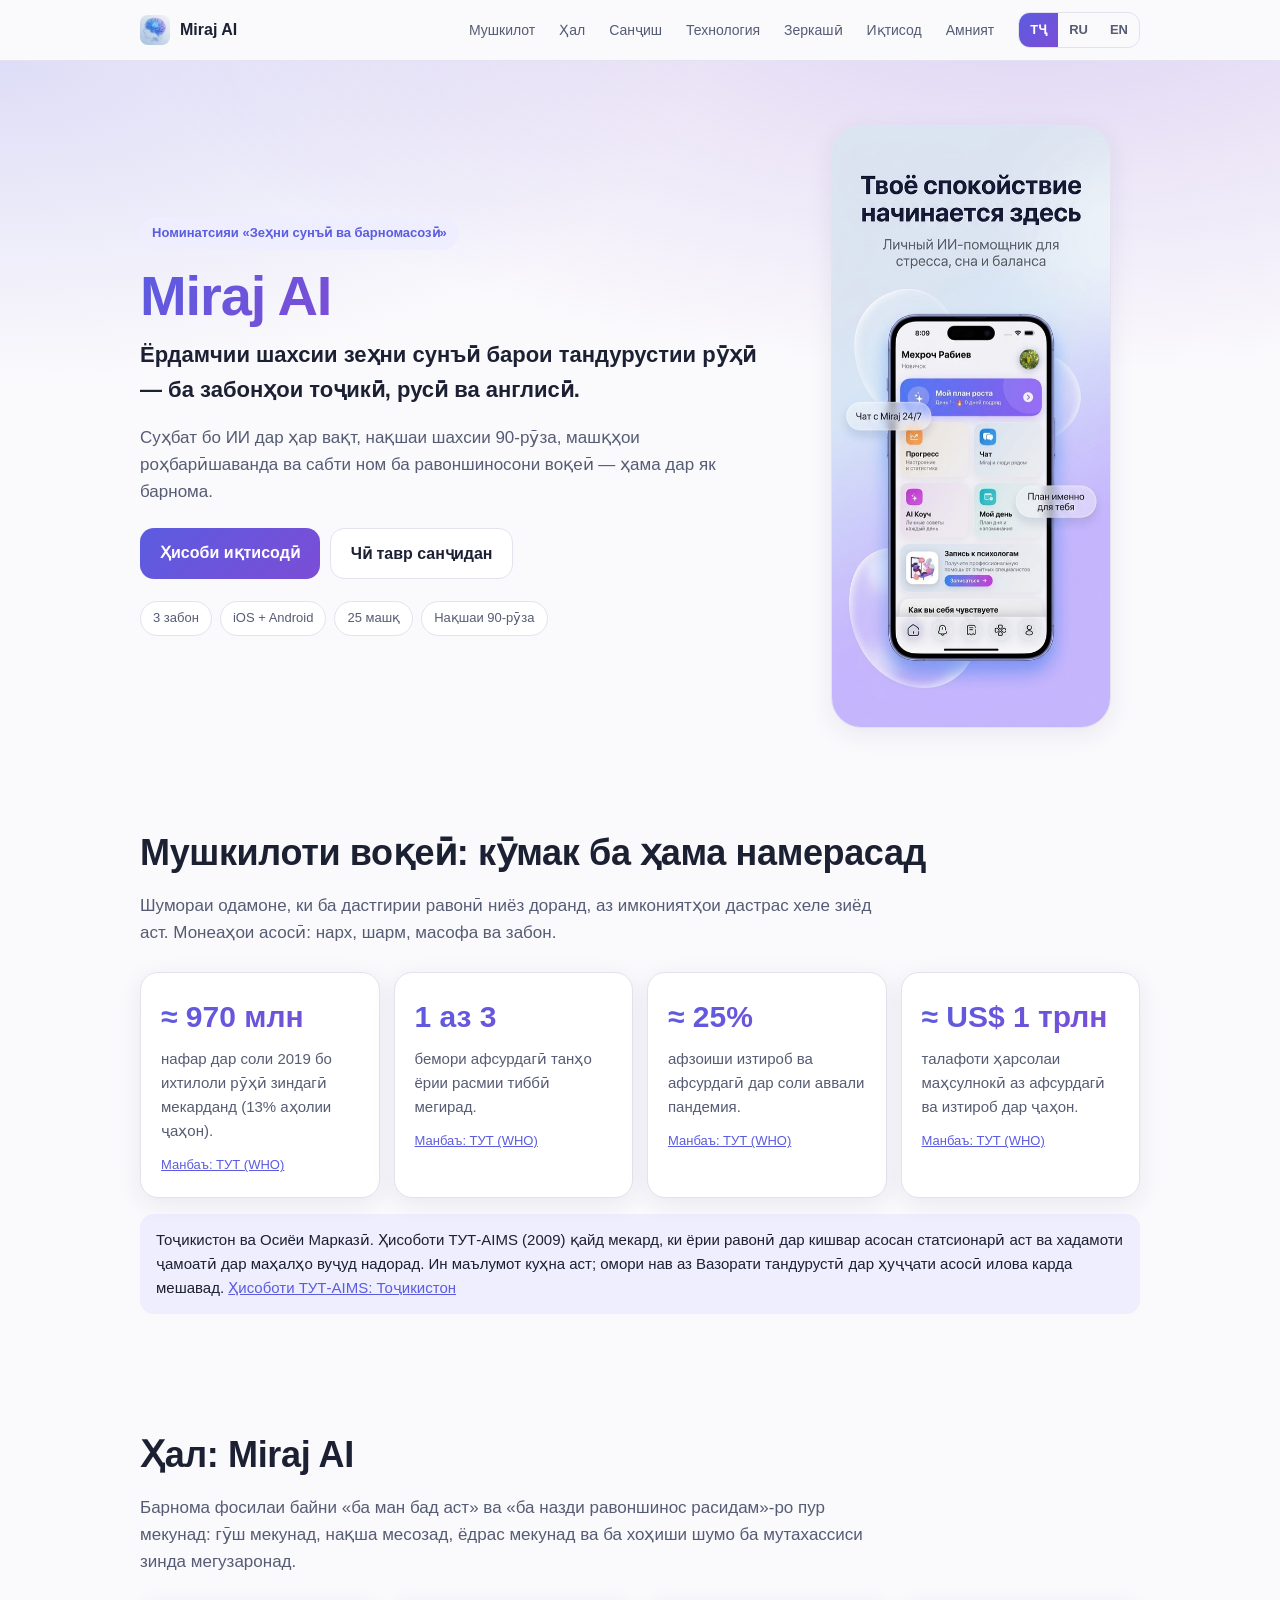
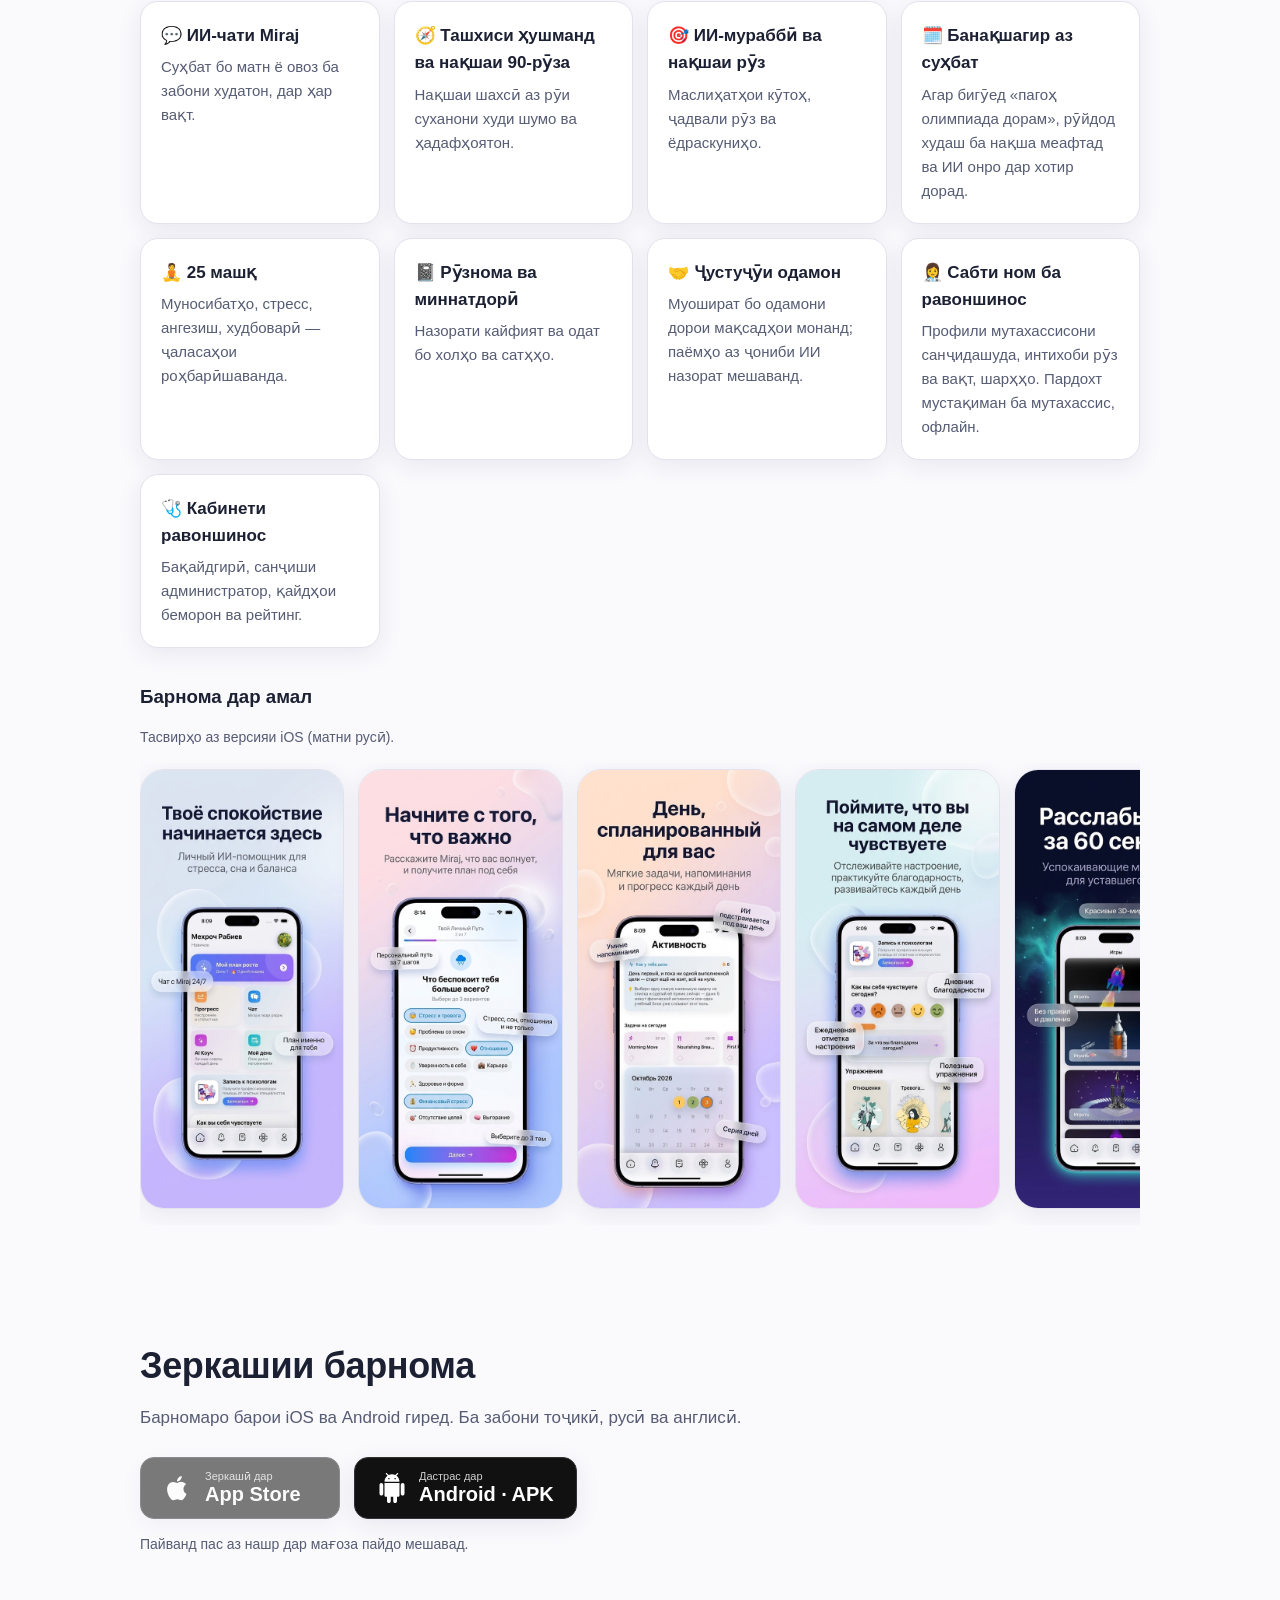
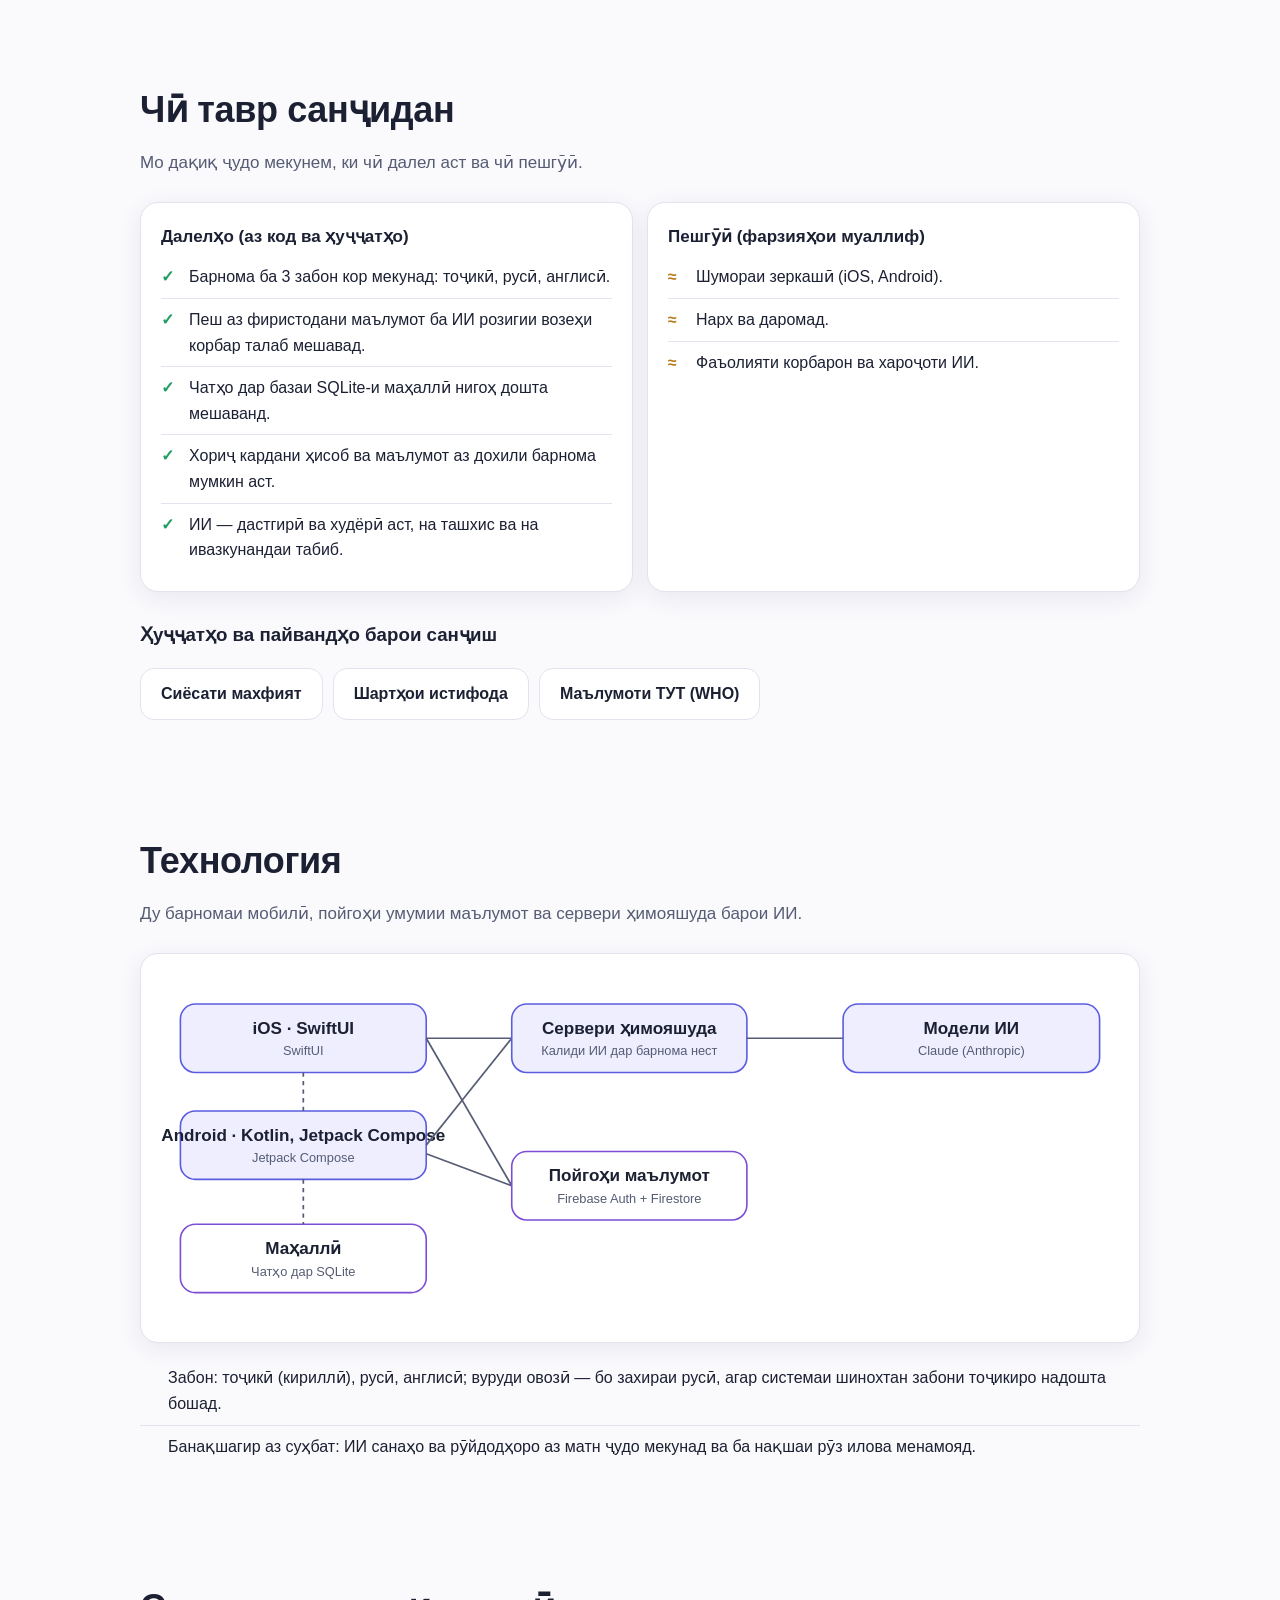
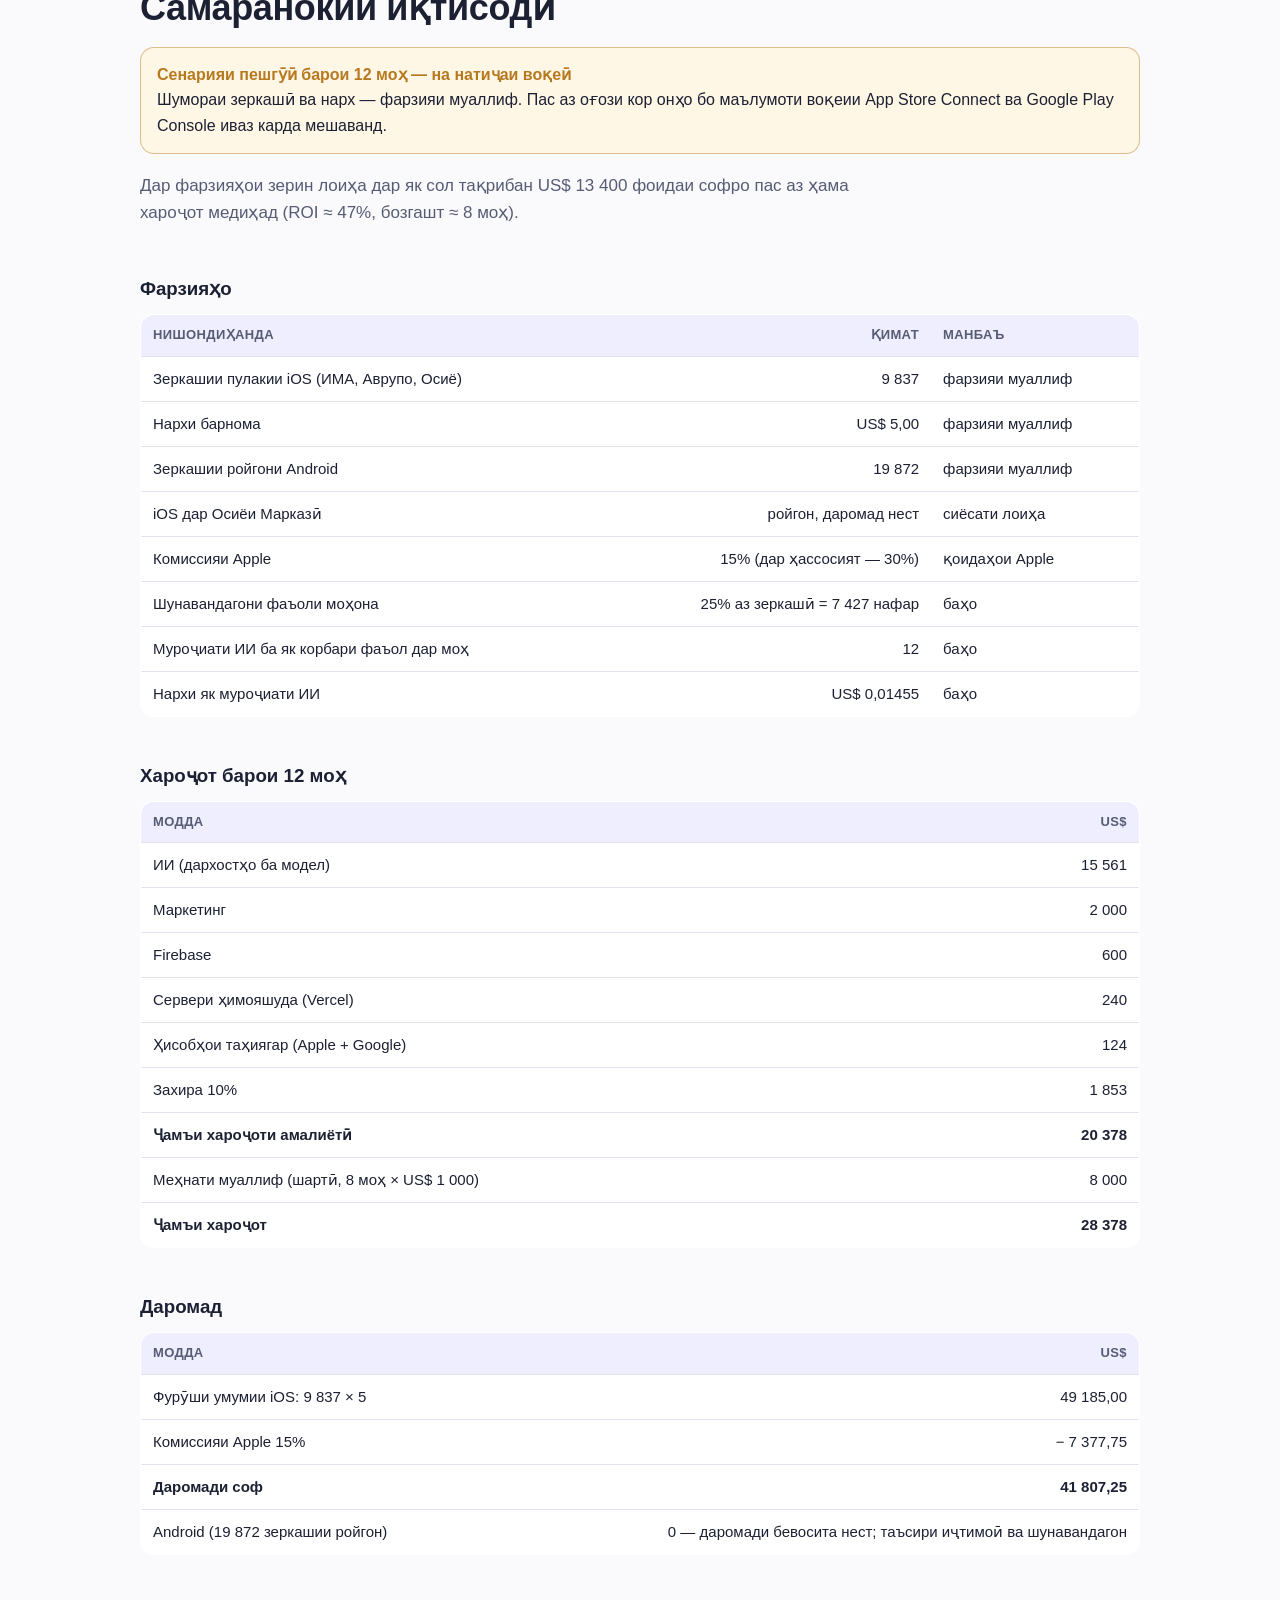
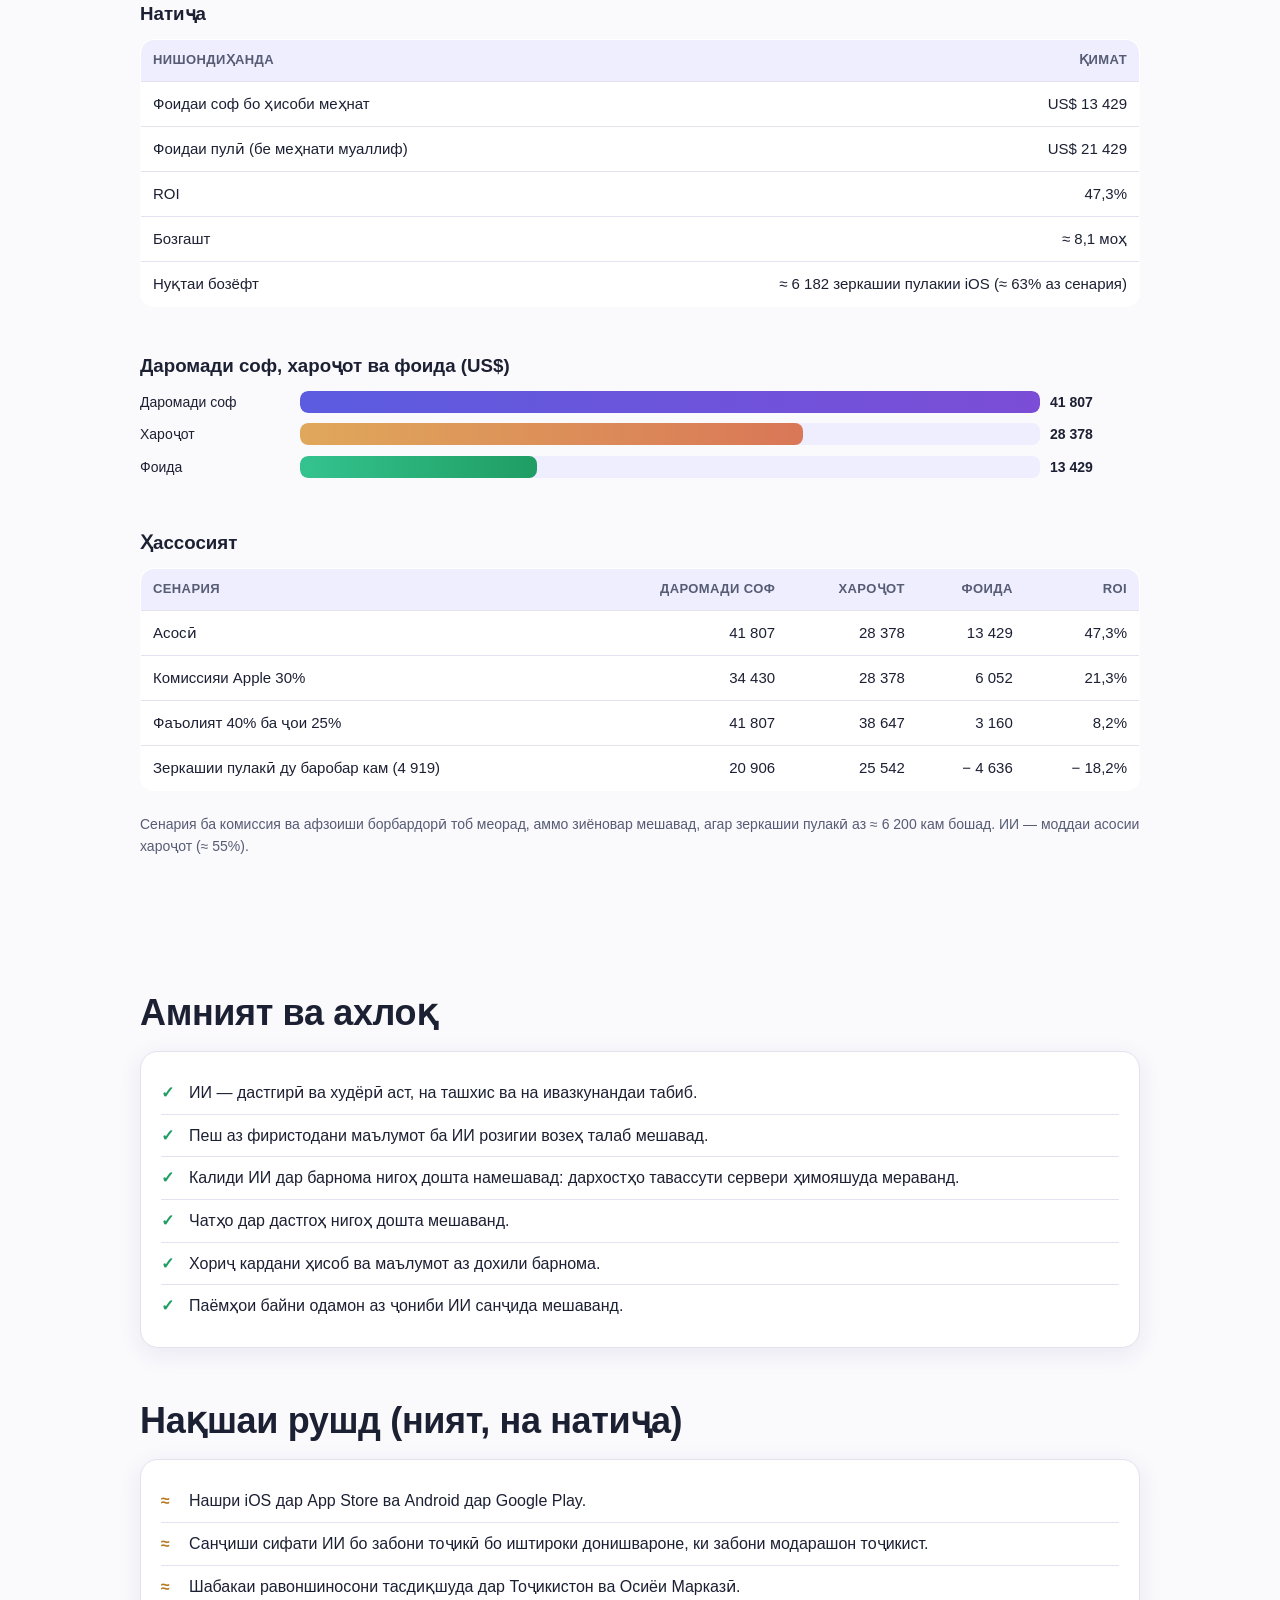
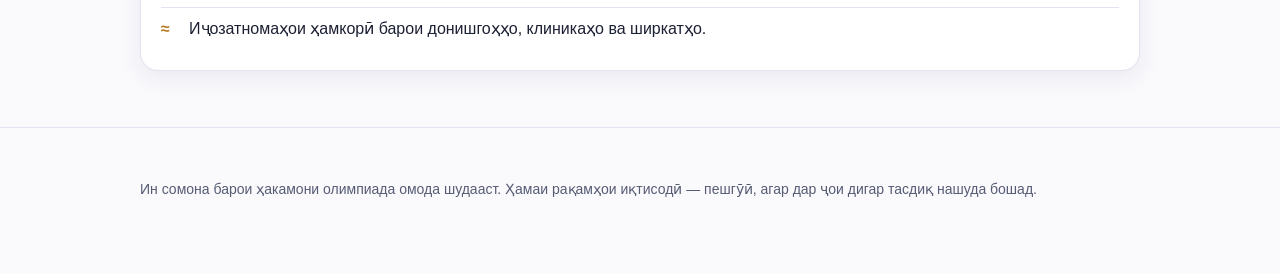
==== index.html @ bce06d4b "Miraj AI jury site: trilingual page, economics, Android download" ====
<!doctype html>
<html lang="tg">
<head>
<meta charset="utf-8">
<meta name="viewport" content="width=device-width,initial-scale=1">
<title>Miraj AI</title>
<meta name="description" content="">
<link rel="icon" href="assets/icon.png">
<link rel="stylesheet" href="styles.css">
</head>
<body>
<header class="top"><div class="wrap">
  <a class="brand" href="#top"><img src="assets/icon.png" alt=""><span>Miraj AI</span></a>
  <nav class="menu">
    <a href="#problem" data-i="nav_problem"></a><a href="#solution" data-i="nav_solution"></a><a href="#verify" data-i="nav_verify"></a>
    <a href="#tech" data-i="nav_tech"></a><a href="#download" data-i="nav_download"></a><a href="#econ" data-i="nav_econ"></a><a href="#safety" data-i="nav_safety"></a>
  </nav>
  <div class="lang" role="group" aria-label="Language">
    <button data-lang="tg">ТҶ</button><button data-lang="ru">RU</button><button data-lang="en">EN</button>
  </div>
</div></header>

<main id="top">
<div class="hero"><div class="wrap grid">
  <div>
    <span class="badge" data-i="hero_badge"></span>
    <h1><span>Miraj AI</span></h1>
    <p class="sub" data-i="hero_sub"></p>
    <p class="lead" data-i="hero_lead"></p>
    <div class="cta"><a class="btn p" href="#econ" data-i="cta_econ"></a><a class="btn s" href="#verify" data-i="cta_verify"></a></div>
    <div class="chips"><span class="chip" data-i="chip_langs"></span><span class="chip" data-i="chip_platforms"></span><span class="chip" data-i="chip_ex"></span><span class="chip" data-i="chip_plan"></span></div>
  </div>
  <div class="phone"><img src="assets/01_home.jpg" alt="Miraj AI"></div>
</div></div>

<section id="problem"><div class="wrap">
  <h2 data-i="prob_title"></h2><p class="lead2" data-i="prob_lead"></p>
  <div class="cards">
    <div class="card stat"><div class="n" data-i="st1_n"></div><p data-i="st1_t"></p><a href="https://www.who.int/health-topics/mental-health" target="_blank" rel="noopener" data-i="st_src"></a></div>
    <div class="card stat"><div class="n" data-i="st2_n"></div><p data-i="st2_t"></p><a href="https://www.who.int/health-topics/depression/" target="_blank" rel="noopener" data-i="st_src"></a></div>
    <div class="card stat"><div class="n" data-i="st3_n"></div><p data-i="st3_t"></p><a href="https://www.ncbi.nlm.nih.gov/pmc/articles/PMC9511667/" target="_blank" rel="noopener" data-i="st_src"></a></div>
    <div class="card stat"><div class="n" data-i="st4_n"></div><p data-i="st4_t"></p><a href="https://www.who.int/news-room/fact-sheets/detail/mental-health-at-work" target="_blank" rel="noopener" data-i="st_src"></a></div>
  </div>
  <div class="note"><span data-i="prob_tj"></span> <a href="https://www.ecoi.net/en/file/local/1232875/1788_1308393449_tajikistan-who-aims-report.pdf" target="_blank" rel="noopener" data-i="prob_tj_link"></a></div>
</div></section>

<section id="solution"><div class="wrap">
  <h2 data-i="sol_title"></h2><p class="lead2" data-i="sol_lead"></p>
  <div class="cards" id="features"></div>
  <h3 style="margin:34px 0 4px" data-i="shots_title"></h3><p class="small" data-i="shots_note"></p>
  <div class="shots">
    <img src="assets/01_home.jpg" alt="" loading="lazy"><img src="assets/03_onboarding.jpg" alt="" loading="lazy"><img src="assets/05_my_day.jpg" alt="" loading="lazy">
    <img src="assets/04_mood.jpg" alt="" loading="lazy"><img src="assets/02_games.jpg" alt="" loading="lazy"><img src="assets/06_profile.jpg" alt="" loading="lazy">
  </div>
</div></section>

<section id="download"><div class="wrap">
  <h2 data-i="dl_title"></h2><p class="lead2" data-i="dl_lead"></p>
  <div class="stores">
    <a class="store" id="storeIos" href="#download" aria-disabled="true">
      <svg viewBox="0 0 24 24" aria-hidden="true"><path fill="currentColor" d="M16.4 12.6c0-2.4 2-3.5 2.1-3.6-1.1-1.7-2.9-1.9-3.5-1.9-1.5-.2-2.9.9-3.7.9s-1.9-.9-3.2-.8c-1.6 0-3.1 1-4 2.4-1.7 3-.4 7.4 1.2 9.8.8 1.2 1.8 2.5 3 2.4 1.2 0 1.7-.8 3.1-.8s1.9.8 3.2.8 2.1-1.2 2.9-2.4c.9-1.4 1.300-2.700 1.300-2.800-.1 0-2.400-.9-2.400-3.800zM14 5.400c.7-.8 1.100-1.900 1-3-1 0-2.100.7-2.800 1.500-.6.7-1.100 1.800-1 2.900 1.100.1 2.100-.6 2.800-1.400z"/></svg>
      <span><small data-i="dl_ios"></small><b data-i="dl_ios_n"></b></span>
    </a>
    <button class="store" id="storeAnd" type="button" aria-haspopup="dialog">
      <svg viewBox="0 0 24 24" aria-hidden="true"><path fill="currentColor" d="M6 18c0 .55.45 1 1 1h1v3.5c0 .83.67 1.5 1.5 1.5s1.5-.67 1.5-1.5V19h2v3.5c0 .83.67 1.5 1.5 1.5s1.5-.67 1.5-1.5V19h1c.55 0 1-.45 1-1V8H6v10zM3.5 8C2.67 8 2 8.67 2 9.5v7c0 .83.67 1.5 1.5 1.5S5 17.33 5 16.5v-7C5 8.67 4.33 8 3.5 8zm17 0c-.83 0-1.5.67-1.5 1.5v7c0 .83.67 1.5 1.5 1.5s1.5-.67 1.5-1.5v-7c0-.83-.67-1.5-1.5-1.5zm-4.97-5.84l1.3-1.3c.2-.2.2-.51 0-.71-.2-.2-.51-.2-.71 0l-1.48 1.48A5.84 5.84 0 0 0 12 1c-.96 0-1.86.23-2.66.63L7.85.15c-.2-.2-.51-.2-.71 0-.2.2-.2.51 0 .71l1.31 1.31A5.97 5.97 0 0 0 6 7h12c0-2.04-1.02-3.84-2.47-4.84zM10 5H9V4h1v1zm5 0h-1V4h1v1z"/></svg>
      <span><small data-i="dl_and"></small><b data-i="dl_and_btn"></b></span>
    </button>
  </div>
  <p class="small" id="soonNote" data-i="dl_soon_note"></p>
  </div></section>

<div class="modal hidden" id="apkModal" role="dialog" aria-modal="true" aria-labelledby="apkTitle">
  <div class="sheet">
    <button class="x" id="apkClose" type="button" aria-label="Close">×</button>
    <img class="mi" src="assets/icon.png" alt="">
    <h3 id="apkTitle" data-i="dl_modal_title"></h3>
    <p class="small" id="apkMeta"></p>
    <ol class="steps"><li data-i="dl_step1"></li><li data-i="dl_step2"></li><li data-i="dl_step3"></li></ol>
    <a class="btn p big" id="apkBtn" href="#" download data-i="dl_btn"></a>
    <p class="small" data-i="dl_signed"></p>
    <p class="small" id="shaRow"><span data-i="dl_sha"></span>: <code id="apkSha"></code> <button type="button" class="copy" id="shaCopy" data-i="dl_sha_copy"></button></p>
    <p class="small" id="playAlt"><a id="playLink" href="#" target="_blank" rel="noopener" data-i="dl_play_alt"></a></p>
  </div>
</div>

<section id="verify"><div class="wrap">
  <h2 data-i="ver_title"></h2><p class="lead2" data-i="ver_lead"></p>
  <div class="two">
    <div class="card"><h3 data-i="ver_fact"></h3><ul class="list f"><li data-i="vf1"></li><li data-i="vf2"></li><li data-i="vf3"></li><li data-i="vf4"></li><li data-i="vf5"></li></ul></div>
    <div class="card"><h3 data-i="ver_fc"></h3><ul class="list p"><li data-i="vp1"></li><li data-i="vp2"></li><li data-i="vp3"></li></ul></div>
  </div>
  <h3 style="margin-top:28px" data-i="ver_links"></h3>
  <div class="links" id="links"></div>
  <div class="card demo hidden" id="demo"><h3 data-i="demo_title"></h3><p><span data-i="demo_email"></span>: <code id="demoEmail"></code> &nbsp; <span data-i="demo_pass"></span>: <code id="demoPass"></code></p></div>
</div></section>

<section id="tech"><div class="wrap">
  <h2 data-i="tech_title"></h2><p class="lead2" data-i="tech_lead"></p>
  <div class="arch">
    <svg viewBox="0 0 900 330" role="img" aria-label="architecture">
      <rect class="box" x="20" y="30" width="230" height="64" rx="14"/><text x="135" y="58" text-anchor="middle" font-weight="700" id="ar_ios"></text><text x="135" y="78" text-anchor="middle" class="sm">SwiftUI</text>
      <rect class="box" x="20" y="130" width="230" height="64" rx="14"/><text x="135" y="158" text-anchor="middle" font-weight="700" id="ar_and"></text><text x="135" y="178" text-anchor="middle" class="sm">Jetpack Compose</text>
      <rect class="alt" x="20" y="236" width="230" height="64" rx="14"/><text x="135" y="264" text-anchor="middle" font-weight="700" id="ar_local"></text><text x="135" y="284" text-anchor="middle" class="sm" id="ar_local_d"></text>
      <line x1="250" y1="62" x2="330" y2="62"/><line x1="250" y1="162" x2="330" y2="62"/>
      <rect class="box" x="330" y="30" width="220" height="64" rx="14"/><text x="440" y="58" text-anchor="middle" font-weight="700" id="ar_proxy"></text><text x="440" y="78" text-anchor="middle" class="sm" id="ar_proxy_d"></text>
      <line x1="550" y1="62" x2="640" y2="62"/>
      <rect class="box" x="640" y="30" width="240" height="64" rx="14"/><text x="760" y="58" text-anchor="middle" font-weight="700" id="ar_ai"></text><text x="760" y="78" text-anchor="middle" class="sm" id="ar_ai_d"></text>
      <line x1="250" y1="170" x2="330" y2="200"/><line x1="250" y1="62" x2="330" y2="200"/>
      <rect class="alt" x="330" y="168" width="220" height="64" rx="14"/><text x="440" y="196" text-anchor="middle" font-weight="700" id="ar_db"></text><text x="440" y="216" text-anchor="middle" class="sm" id="ar_db_d"></text>
      <line x1="135" y1="94" x2="135" y2="130" stroke-dasharray="4 4"/><line x1="135" y1="194" x2="135" y2="236" stroke-dasharray="4 4"/>
    </svg>
  </div>
  <ul class="list" style="margin-top:14px"><li data-i="tech_n1"></li><li data-i="tech_n2"></li></ul>
</div></section>

<section id="econ"><div class="wrap">
  <h2 data-i="econ_title"></h2>
  <div class="warnbox"><b data-i="econ_badge"></b><br><span data-i="econ_warn"></span></div>
  <p class="lead2" data-i="econ_lead"></p>
  <div id="econTables"></div>
  <div class="real hidden" id="real"><h3 data-i="econ_real"></h3><div id="realImgs"></div></div>
</div></section>

<section id="safety"><div class="wrap">
  <h2 data-i="safe_title"></h2>
  <div class="card"><ul class="list f"><li data-i="sa1"></li><li data-i="sa2"></li><li data-i="sa3"></li><li data-i="sa4"></li><li data-i="sa5"></li><li data-i="sa6"></li></ul></div>
  <h2 style="margin-top:44px" data-i="road_title"></h2>
  <div class="card"><ul class="list p"><li data-i="ro1"></li><li data-i="ro2"></li><li data-i="ro3"></li><li data-i="ro4"></li></ul></div>
</div></section>
</main>

<footer><div class="wrap">
  <div id="who" class="hidden"><b data-i="author"></b>: <span id="whoText"></span></div>
  <div id="contactRow" class="hidden"><b data-i="contact"></b>: <span id="contactText"></span></div>
  <p data-i="footer"></p>
</div></footer>

<noscript><p style="padding:20px">Please enable JavaScript to view this page.</p></noscript>
<script src="config.js"></script>
<script src="i18n.js"></script>
<script src="app.js"></script>
</body>
</html>
---- styles.css ----
:root{
  --ink:#1c2033; --soft:#565c74; --line:#e3e2ee; --bg:#faf9fc; --card:#ffffff;
  --a:#5b5ce0; --a2:#7c4dd6; --asoft:#eeeeff; --ok:#1f9d63; --warn:#b7791f; --warnbg:#fff7e6;
  --radius:18px; --shadow:0 6px 24px rgba(40,40,100,.08);
}
@media (prefers-color-scheme:dark){
  :root{--ink:#eceaf7;--soft:#a9a7c4;--line:#302f47;--bg:#121026;--card:#191730;--a:#9a9bff;--a2:#c39bff;--asoft:#232047;--warnbg:#2a2312;--shadow:0 6px 24px rgba(0,0,0,.35)}
}
*{box-sizing:border-box}
html{scroll-behavior:smooth}
body{margin:0;background:var(--bg);color:var(--ink);font-family:Inter,-apple-system,BlinkMacSystemFont,"Segoe UI",Roboto,"Helvetica Neue",Arial,sans-serif;line-height:1.6}
a{color:var(--a)}
.wrap{max-width:1040px;margin:0 auto;padding:0 20px}
header.top{position:sticky;top:0;z-index:20;background:color-mix(in srgb,var(--bg) 88%,transparent);backdrop-filter:blur(10px);border-bottom:1px solid var(--line)}
.top .wrap{display:flex;align-items:center;gap:14px;height:60px}
.brand{display:flex;align-items:center;gap:10px;font-weight:700;color:var(--ink);text-decoration:none}
.brand img{width:30px;height:30px;border-radius:8px}
nav.menu{display:flex;gap:4px;margin-left:auto;overflow-x:auto;scrollbar-width:none}
nav.menu a{color:var(--soft);text-decoration:none;padding:8px 10px;border-radius:10px;font-size:14px;white-space:nowrap}
nav.menu a:hover{background:var(--asoft);color:var(--a)}
.lang{display:flex;border:1px solid var(--line);border-radius:12px;overflow:hidden;flex:none}
.lang button{border:0;background:transparent;color:var(--soft);padding:7px 11px;font:inherit;font-size:13px;font-weight:600;cursor:pointer}
.lang button[aria-pressed=true]{background:linear-gradient(135deg,var(--a),var(--a2));color:#fff}
@media(max-width:760px){nav.menu{display:none}.top .wrap{justify-content:space-between}}

.hero{padding:64px 0 40px;background:radial-gradient(900px 380px at 80% -10%,color-mix(in srgb,var(--a2) 22%,transparent),transparent),radial-gradient(700px 320px at 0% 0%,color-mix(in srgb,var(--a) 18%,transparent),transparent)}
.hero .grid{display:grid;grid-template-columns:1.3fr .7fr;gap:36px;align-items:center}
@media(max-width:820px){.hero .grid{grid-template-columns:1fr}.hero .phone{display:none}}
.badge{display:inline-block;background:var(--asoft);color:var(--a);padding:6px 12px;border-radius:999px;font-size:13px;font-weight:600}
h1{font-size:clamp(34px,6vw,56px);line-height:1.08;margin:16px 0 10px;letter-spacing:-.02em}
h1 span{background:linear-gradient(135deg,var(--a),var(--a2));-webkit-background-clip:text;background-clip:text;color:transparent}
.sub{font-size:clamp(18px,2.4vw,22px);font-weight:600;margin:0 0 10px}
.lead{color:var(--soft);font-size:17px;max-width:620px}
.cta{display:flex;flex-wrap:wrap;gap:10px;margin:22px 0}
.btn{display:inline-block;padding:12px 20px;border-radius:14px;font-weight:600;text-decoration:none}
.btn.p{background:linear-gradient(135deg,var(--a),var(--a2));color:#fff}
.btn.s{border:1px solid var(--line);color:var(--ink);background:var(--card)}
.chips{display:flex;flex-wrap:wrap;gap:8px}
.chip{background:var(--card);border:1px solid var(--line);padding:6px 12px;border-radius:999px;font-size:13px;color:var(--soft)}
.phone img{width:100%;max-width:280px;border-radius:30px;box-shadow:var(--shadow);display:block;margin:0 auto;border:1px solid var(--line)}

section{padding:56px 0}
section h2{font-size:clamp(26px,4vw,36px);margin:0 0 10px;letter-spacing:-.01em}
.lead2{color:var(--soft);max-width:760px;margin:0 0 26px;font-size:17px}
.cards{display:grid;grid-template-columns:repeat(auto-fit,minmax(230px,1fr));gap:14px}
.card{background:var(--card);border:1px solid var(--line);border-radius:var(--radius);padding:20px;box-shadow:var(--shadow)}
.card h3{margin:0 0 6px;font-size:17px}
.card p{margin:0;color:var(--soft);font-size:15px}
.stat .n{font-size:30px;font-weight:800;background:linear-gradient(135deg,var(--a),var(--a2));-webkit-background-clip:text;background-clip:text;color:transparent}
.stat p{margin:6px 0 8px}
.stat a{font-size:13px}
.note{background:var(--asoft);border-radius:14px;padding:14px 16px;margin-top:16px;color:var(--ink);font-size:15px}
.shots{display:flex;gap:14px;overflow-x:auto;padding:6px 2px 16px;scroll-snap-type:x mandatory}
.shots img{height:440px;border-radius:24px;border:1px solid var(--line);box-shadow:var(--shadow);scroll-snap-align:start;flex:none}
.small{color:var(--soft);font-size:14px}
.two{display:grid;grid-template-columns:1fr 1fr;gap:14px}
@media(max-width:760px){.two{grid-template-columns:1fr}}
.list{margin:0;padding:0;list-style:none}
.list li{padding:8px 0 8px 28px;position:relative;border-bottom:1px solid var(--line)}
.list li:last-child{border-bottom:0}
.list.f li::before{content:"✓";position:absolute;left:0;color:var(--ok);font-weight:800}
.list.p li::before{content:"≈";position:absolute;left:0;color:var(--warn);font-weight:800}
.links{display:flex;flex-wrap:wrap;gap:10px;margin-top:6px}
.demo{margin-top:16px}
.demo code{background:var(--asoft);padding:2px 8px;border-radius:8px}
.arch{background:var(--card);border:1px solid var(--line);border-radius:var(--radius);padding:18px;box-shadow:var(--shadow)}
.arch svg{width:100%;height:auto;display:block}
.arch text{fill:var(--ink);font-family:inherit}
.arch .box{fill:var(--asoft);stroke:var(--a);stroke-width:1.5}
.arch .alt{fill:var(--card);stroke:var(--a2);stroke-width:1.5}
.arch .sm{fill:var(--soft);font-size:12px}
.arch line,.arch path{stroke:var(--soft);stroke-width:1.6;fill:none}
.warnbox{background:var(--warnbg);border:1px solid color-mix(in srgb,var(--warn) 45%,transparent);border-radius:14px;padding:14px 16px;margin:0 0 18px}
.warnbox b{color:var(--warn)}
table{width:100%;border-collapse:collapse;background:var(--card);border:1px solid var(--line);border-radius:14px;overflow:hidden;font-size:15px}
th,td{padding:10px 12px;text-align:left;border-bottom:1px solid var(--line);vertical-align:top}
th{background:var(--asoft);font-size:13px;text-transform:uppercase;letter-spacing:.03em;color:var(--soft)}
tr:last-child td{border-bottom:0}
td.num,th.num{text-align:right;white-space:nowrap;font-variant-numeric:tabular-nums}
tr.tot td{font-weight:700}
.tw{overflow-x:auto;margin-bottom:22px}
.tw h3{margin:22px 0 10px}
.bars{display:grid;gap:10px;margin:8px 0 6px}
.bar{display:grid;grid-template-columns:150px 1fr 90px;gap:10px;align-items:center;font-size:14px}
@media(max-width:560px){.bar{grid-template-columns:100px 1fr 70px}}
.bar .t{height:22px;border-radius:8px;background:var(--asoft);overflow:hidden}
.bar .t i{display:block;height:100%;border-radius:8px;background:linear-gradient(90deg,var(--a),var(--a2))}
.bar.cost .t i{background:linear-gradient(90deg,#e0a85b,#d97757)}
.bar.profit .t i{background:linear-gradient(90deg,#34c38f,#1f9d63)}
.real img{max-width:100%;border-radius:14px;border:1px solid var(--line);margin:8px 8px 0 0;max-height:420px}
footer{padding:36px 0 60px;border-top:1px solid var(--line);color:var(--soft);font-size:14px}
.hidden{display:none!important}
@media print{header.top,.cta{display:none}section{padding:18px 0}}

.stores{display:flex;flex-wrap:wrap;gap:14px;margin:6px 0 10px}
.store{display:flex;align-items:center;gap:12px;background:#111;color:#fff;padding:12px 22px;border-radius:14px;text-decoration:none;min-width:200px;border:1px solid #333;box-shadow:var(--shadow)}
.store svg{width:30px;height:30px;flex:none}
.store span{display:flex;flex-direction:column;line-height:1.15}
.store small{font-size:11px;opacity:.8}
.store b{font-size:20px;font-weight:700}
.store{font:inherit;cursor:pointer;text-align:left}
.store[aria-disabled=true]{opacity:.55;cursor:default;pointer-events:none}
.apk{margin-top:18px}
.apk code{background:var(--asoft);padding:2px 8px;border-radius:8px;word-break:break-all;font-size:12px}

.modal{position:fixed;inset:0;background:rgba(10,8,30,.62);backdrop-filter:blur(4px);display:flex;align-items:center;justify-content:center;padding:20px;z-index:50}
.sheet{background:var(--card);color:var(--ink);border:1px solid var(--line);border-radius:22px;max-width:460px;width:100%;padding:26px 24px 22px;position:relative;box-shadow:0 24px 70px rgba(0,0,0,.45);text-align:center;animation:pop .18s ease-out}
@keyframes pop{from{transform:translateY(10px) scale(.97);opacity:0}to{transform:none;opacity:1}}
.sheet .x{position:absolute;top:10px;right:14px;border:0;background:transparent;color:var(--soft);font-size:28px;line-height:1;cursor:pointer}
.sheet .mi{width:64px;height:64px;border-radius:16px;box-shadow:var(--shadow)}
.sheet h3{margin:12px 0 4px;font-size:20px}
.steps{text-align:left;margin:14px 0 18px;padding-left:22px;color:var(--soft);font-size:15px}
.steps li{margin:6px 0}
.btn.big{display:block;padding:14px 20px;font-size:17px;margin:4px 0 12px}
.sheet code{background:var(--asoft);padding:2px 8px;border-radius:8px;word-break:break-all;font-size:11px;display:inline-block;max-width:100%}
.copy{border:1px solid var(--line);background:var(--card);color:var(--a);border-radius:8px;padding:2px 8px;font-size:12px;cursor:pointer;margin-left:4px}
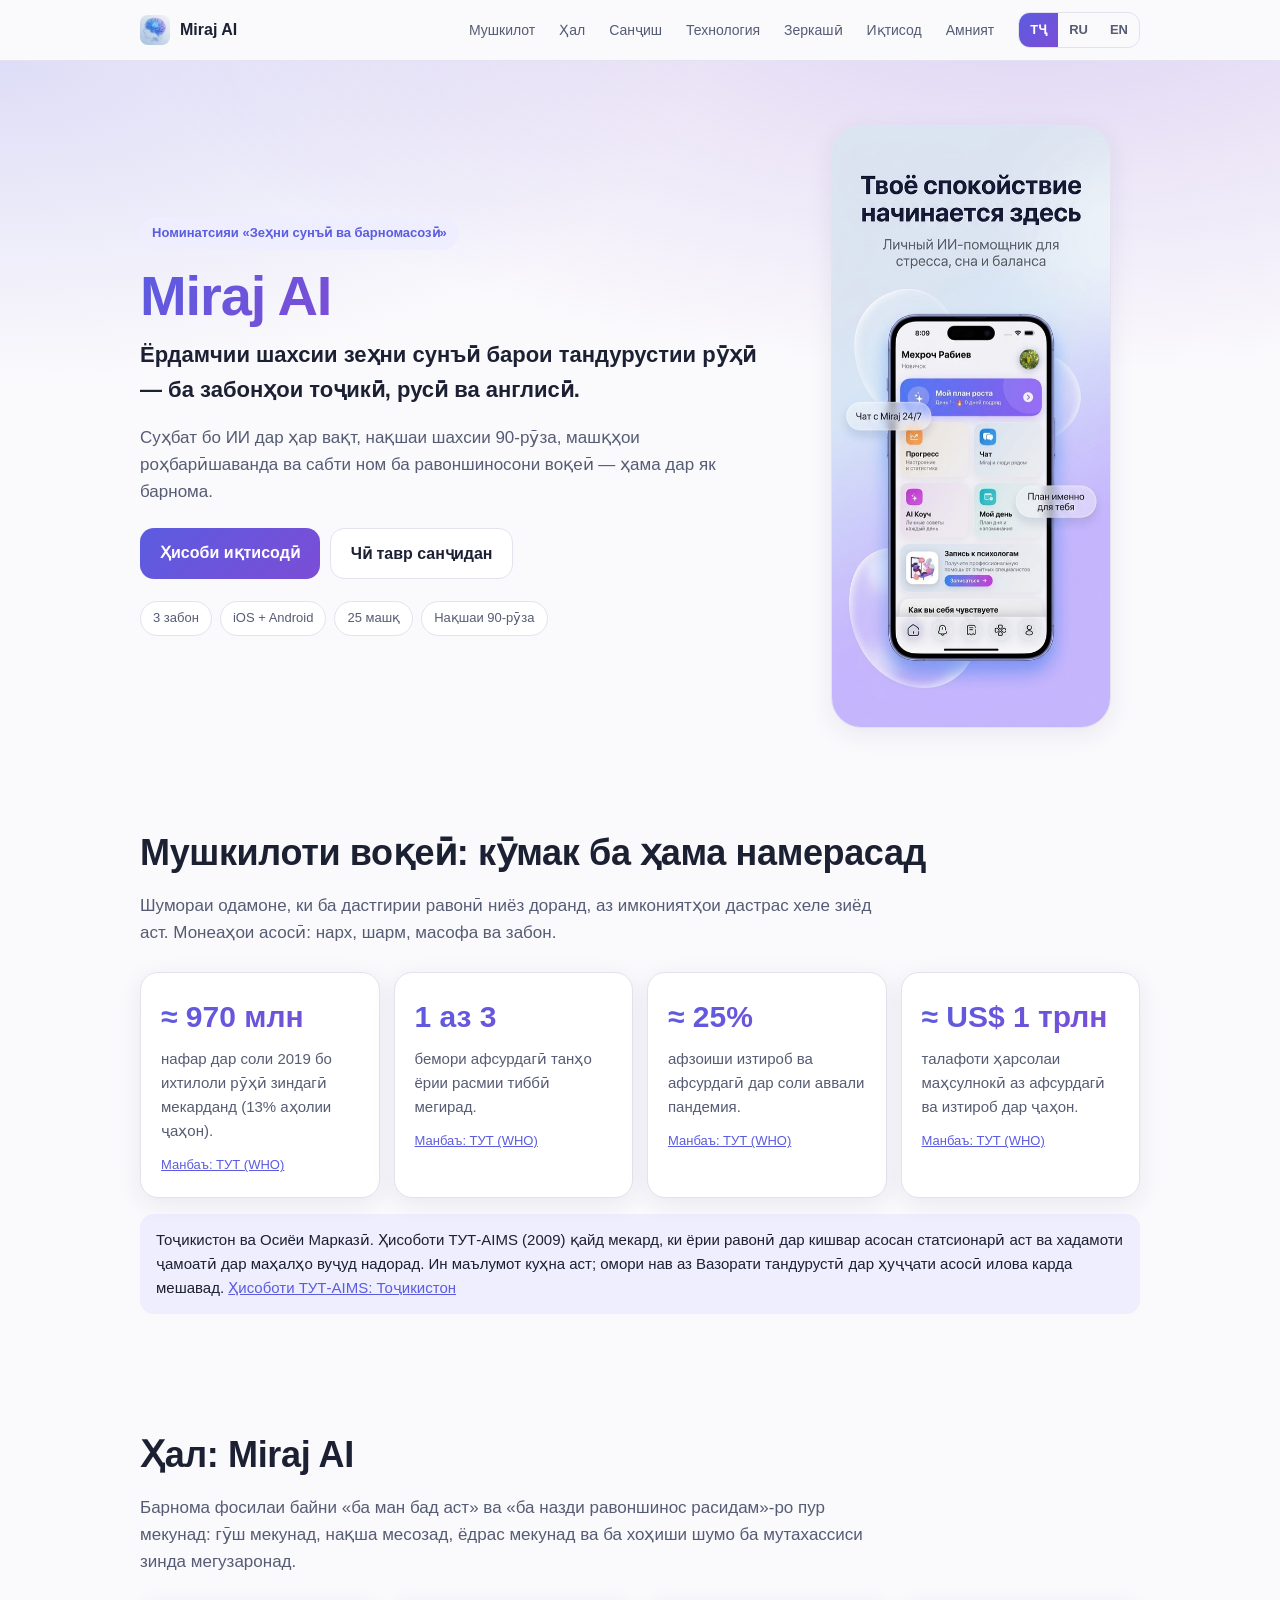
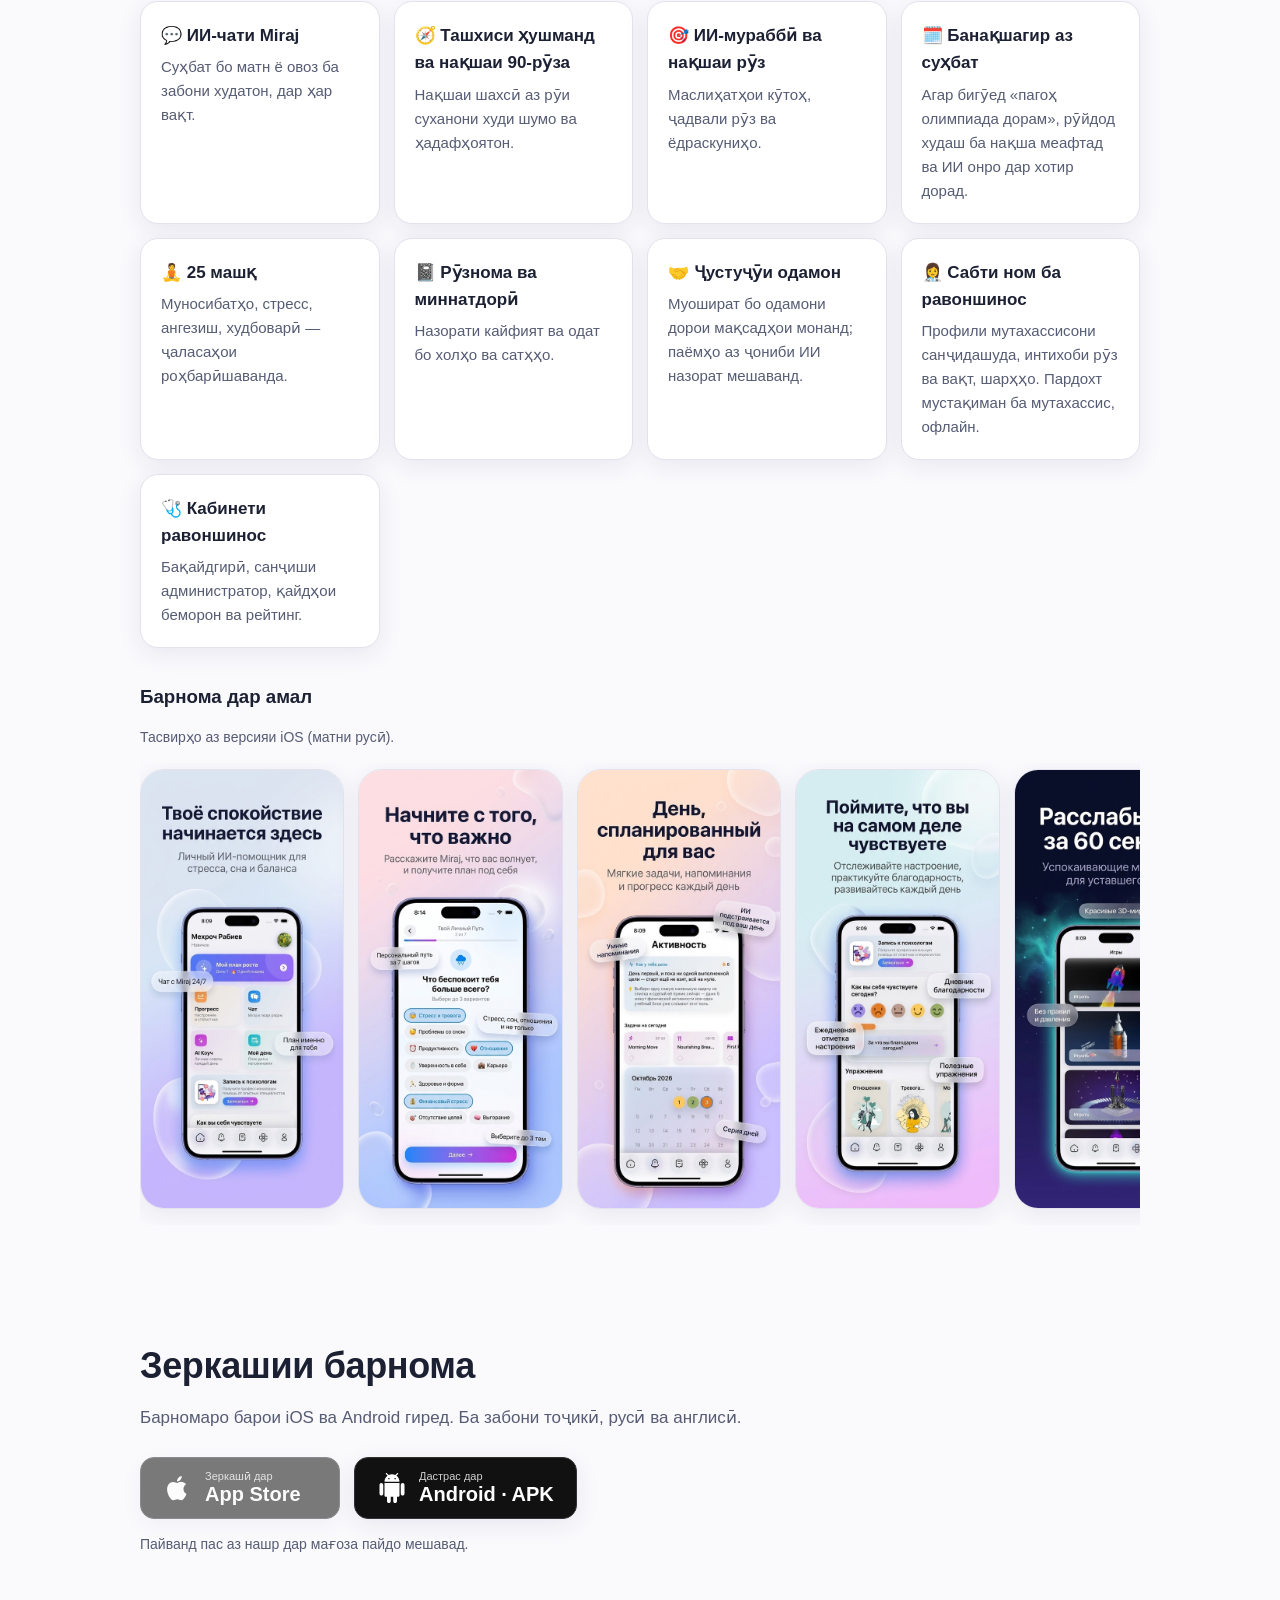
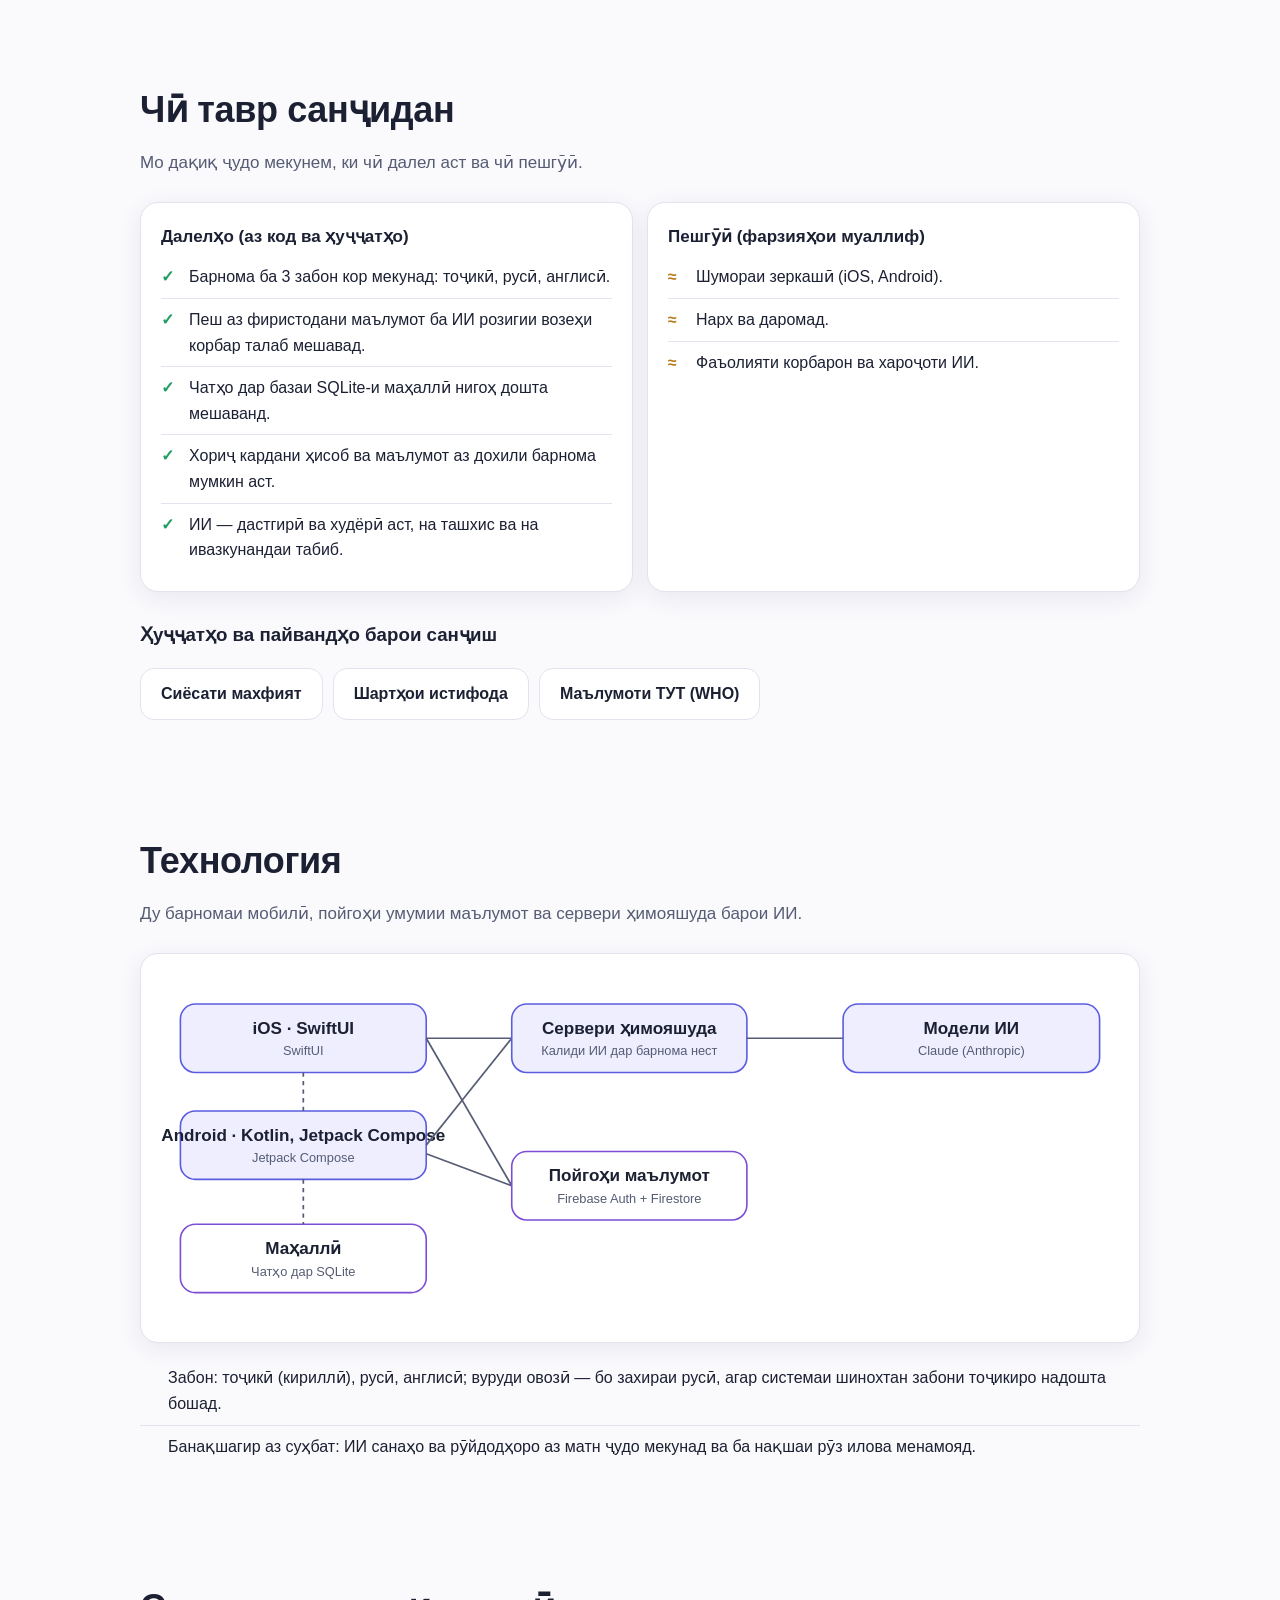
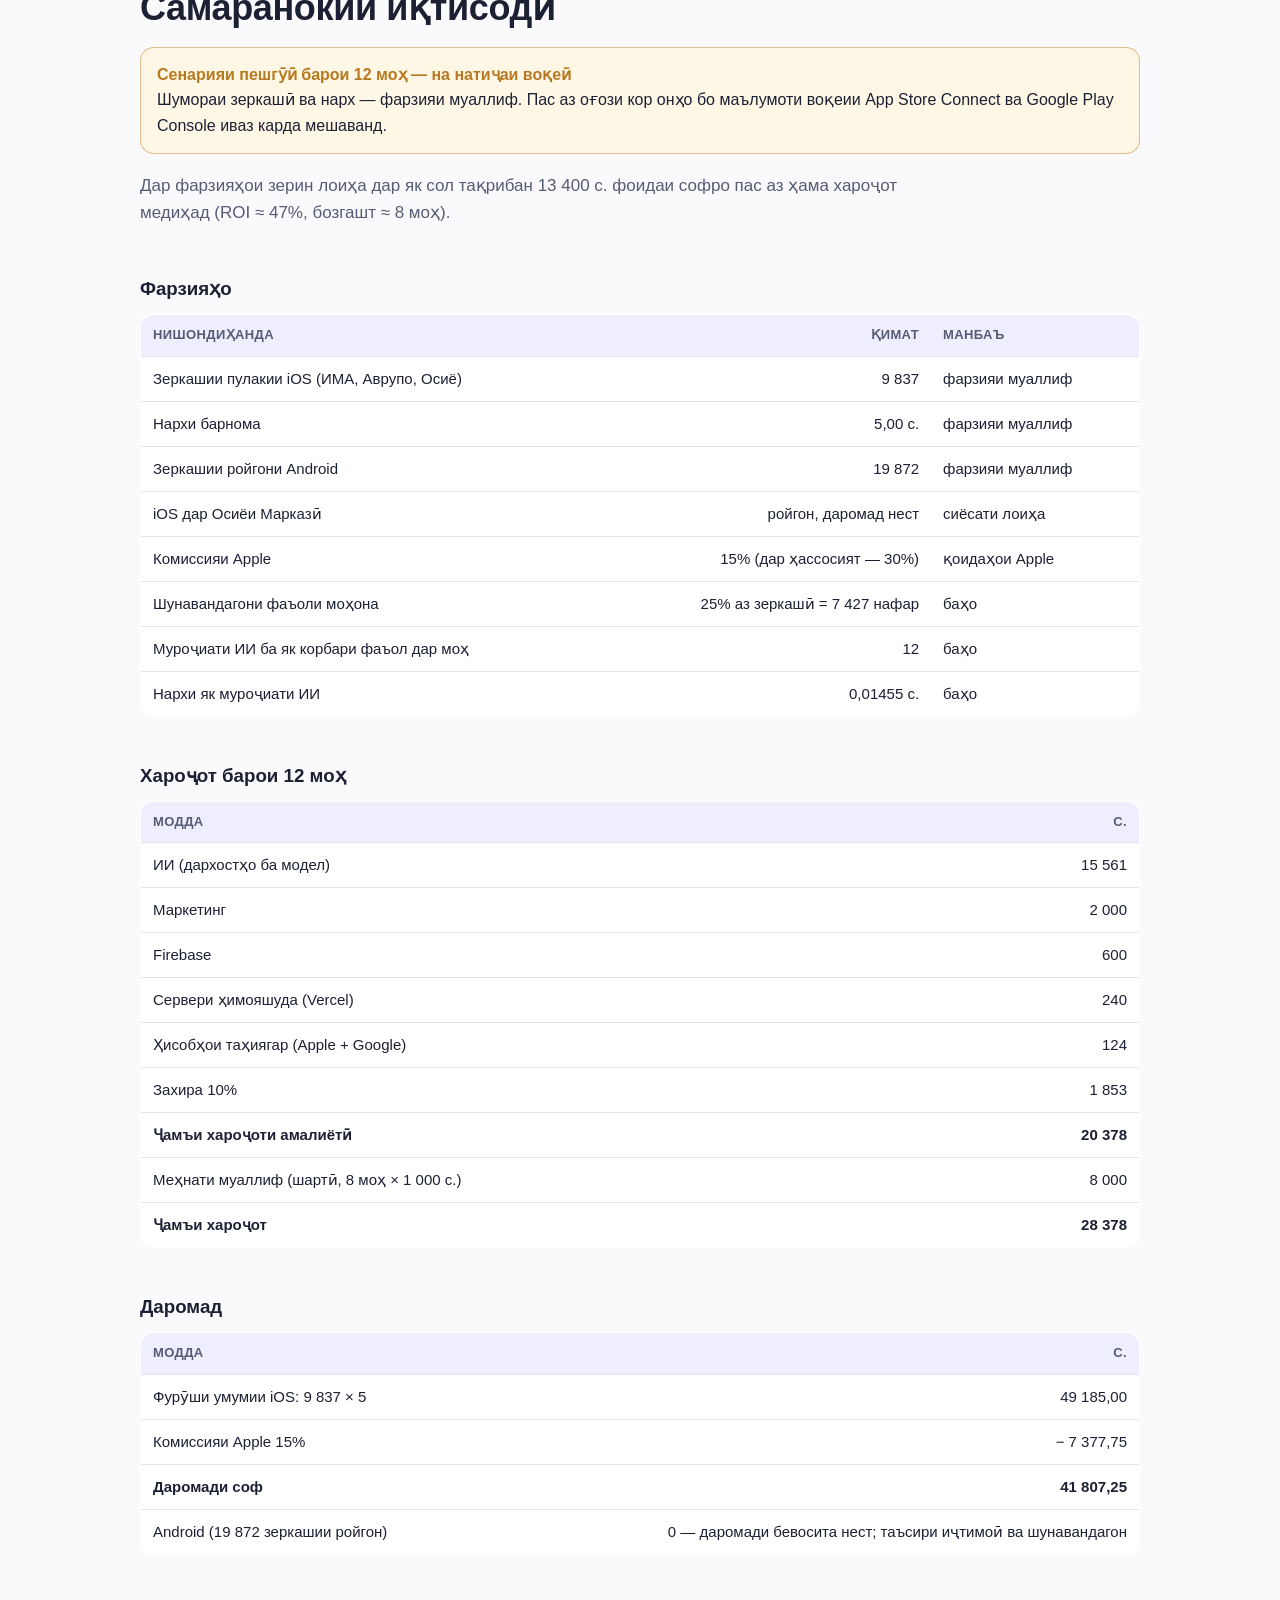
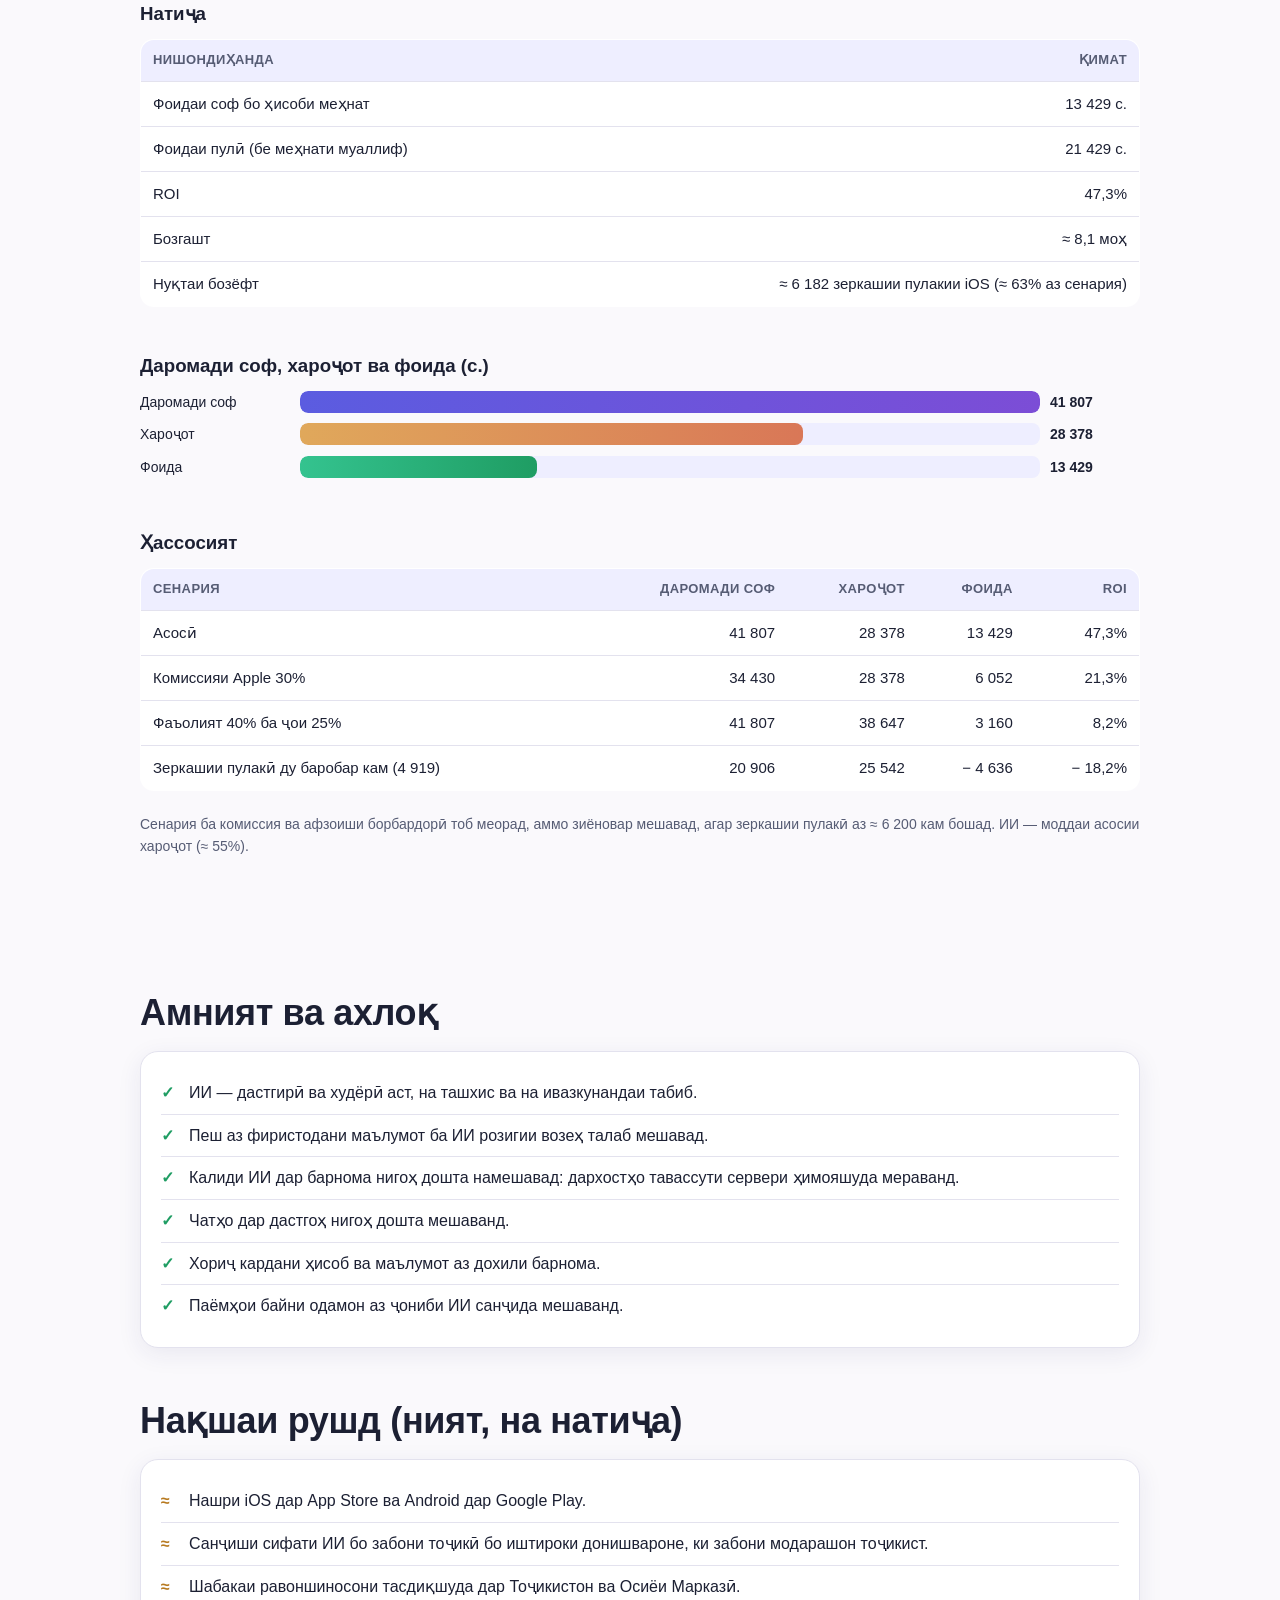
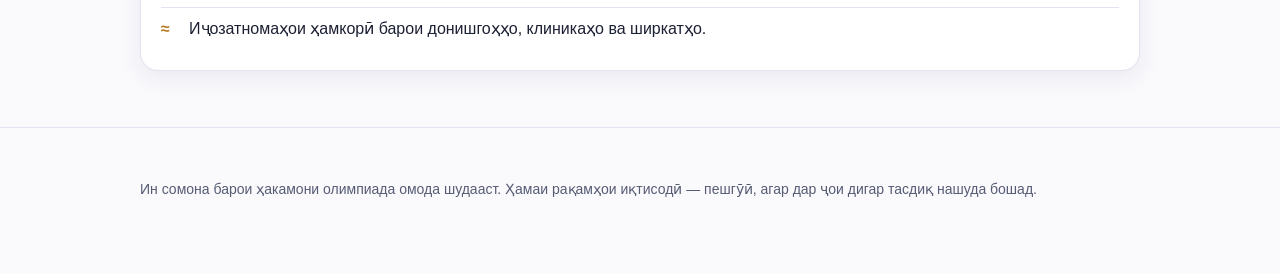
==== commit afc1612b: "Currency symbol to с., mobile layout with section chips" ====
--- a/index.html
+++ b/index.html
@@ -2,7 +2,8 @@
 <html lang="tg">
 <head>
 <meta charset="utf-8">
-<meta name="viewport" content="width=device-width,initial-scale=1">
+<meta name="viewport" content="width=device-width,initial-scale=1,viewport-fit=cover">
+<meta name="theme-color" content="#5b5ce0">
 <title>Miraj AI</title>
 <meta name="description" content="">
 <link rel="icon" href="assets/icon.png">
@@ -18,7 +19,11 @@
   <div class="lang" role="group" aria-label="Language">
     <button data-lang="tg">ТҶ</button><button data-lang="ru">RU</button><button data-lang="en">EN</button>
   </div>
-</div></header>
+</div>
+  <nav class="mnav" aria-label="Sections">
+    <a href="#problem" data-i="nav_problem"></a><a href="#solution" data-i="nav_solution"></a><a href="#download" data-i="nav_download"></a><a href="#verify" data-i="nav_verify"></a>
+    <a href="#tech" data-i="nav_tech"></a><a href="#econ" data-i="nav_econ"></a><a href="#safety" data-i="nav_safety"></a>
+  </nav></header>
 
 <main id="top">
 <div class="hero"><div class="wrap grid">
--- a/styles.css
+++ b/styles.css
@@ -114,3 +114,43 @@
 .btn.big{display:block;padding:14px 20px;font-size:17px;margin:4px 0 12px}
 .sheet code{background:var(--asoft);padding:2px 8px;border-radius:8px;word-break:break-all;font-size:11px;display:inline-block;max-width:100%}
 .copy{border:1px solid var(--line);background:var(--card);color:var(--a);border-radius:8px;padding:2px 8px;font-size:12px;cursor:pointer;margin-left:4px}
+
+/* ---------- Mobile ---------- */
+.mnav{display:none}
+@media(max-width:760px){
+  body{font-size:16px}
+  .wrap{padding:0 16px}
+  .top .wrap{height:56px;gap:10px}
+  .brand span{font-size:16px}
+  .mnav{display:flex;gap:6px;overflow-x:auto;scrollbar-width:none;padding:8px 16px;border-top:1px solid var(--line);background:color-mix(in srgb,var(--bg) 92%,transparent)}
+  .mnav::-webkit-scrollbar{display:none}
+  .mnav a{flex:none;color:var(--soft);text-decoration:none;font-size:14px;padding:7px 12px;border-radius:999px;background:var(--card);border:1px solid var(--line)}
+  .mnav a:active{background:var(--asoft);color:var(--a)}
+  .hero{padding:34px 0 26px}
+  .hero .phone{display:block}
+  .hero .phone img{max-width:210px}
+  h1{font-size:40px}
+  .cta .btn{flex:1 1 100%;text-align:center}
+  section{padding:38px 0}
+  section h2{font-size:25px}
+  .lead2{font-size:16px;margin-bottom:18px}
+  .cards{grid-template-columns:1fr}
+  .stat .n{font-size:26px}
+  .shots img{height:360px}
+  .stores{flex-direction:column}
+  .store{width:100%}
+  .links{flex-direction:column}
+  .links .btn{text-align:center}
+  table{font-size:13.5px}
+  th,td{padding:8px 9px}
+  .tw{margin-left:-4px;margin-right:-4px}
+  .arch{padding:10px}
+  .bar{grid-template-columns:84px 1fr 62px;font-size:13px}
+  .warnbox{padding:12px 13px;font-size:14px}
+  .sheet{padding:22px 18px 18px;border-radius:20px}
+  .modal{align-items:flex-end;padding:0}
+  .sheet{max-width:none;border-bottom-left-radius:0;border-bottom-right-radius:0;animation:slide .22s ease-out}
+  @keyframes slide{from{transform:translateY(40px);opacity:0}to{transform:none;opacity:1}}
+  footer{padding:26px 0 48px}
+}
+@media(max-width:380px){h1{font-size:34px}.lang button{padding:7px 9px}}
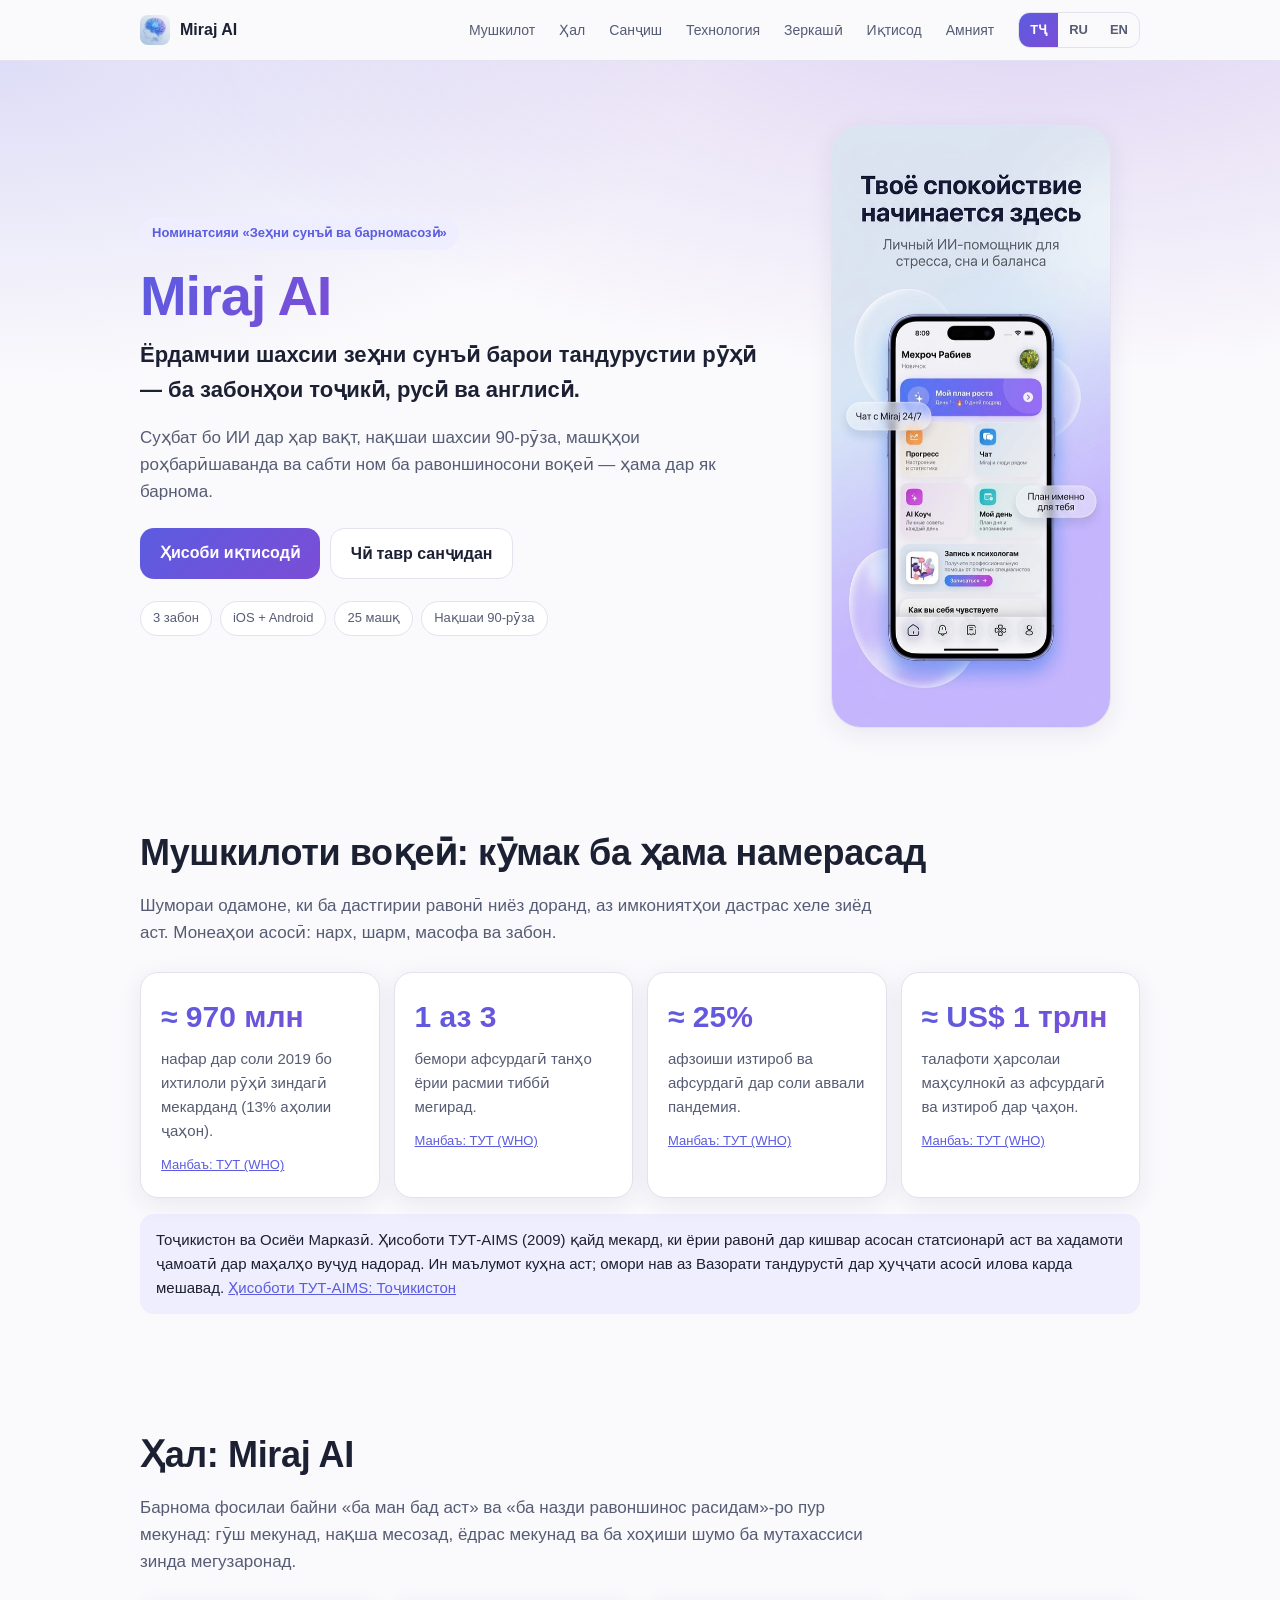
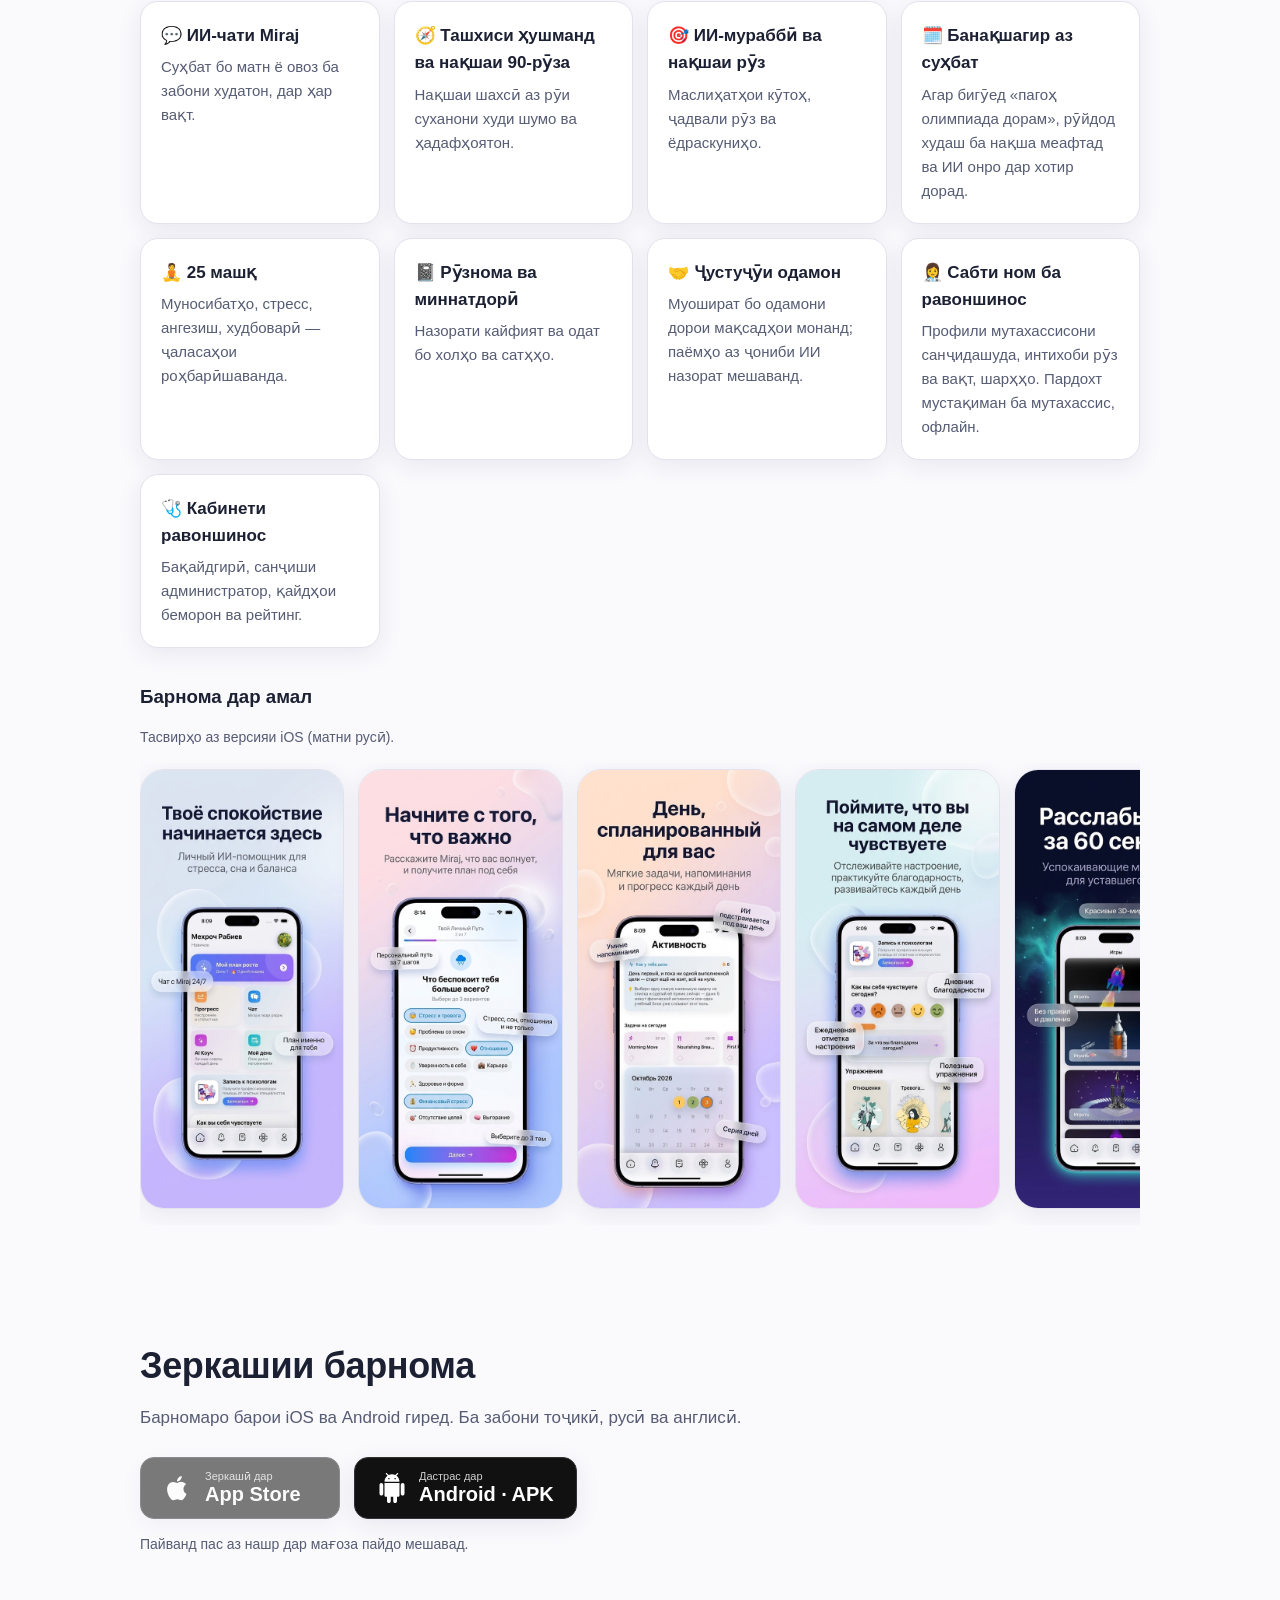
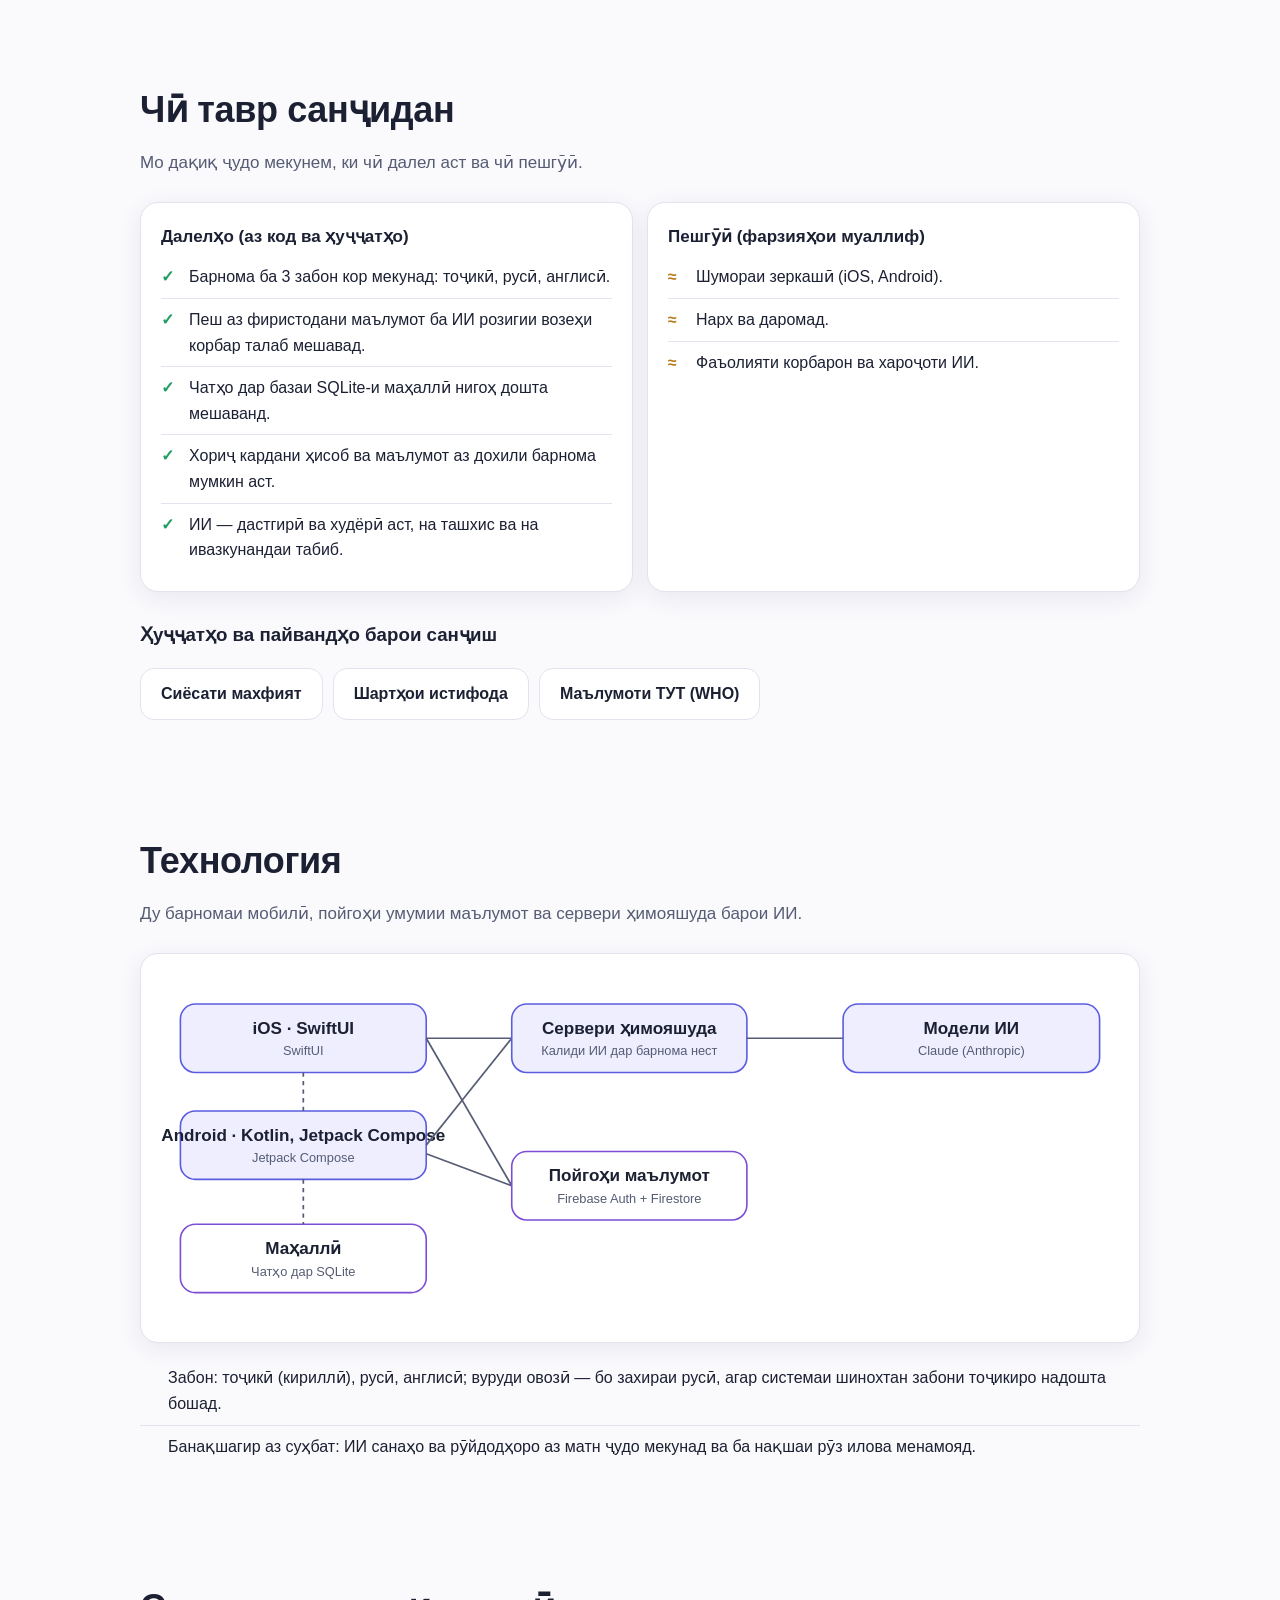
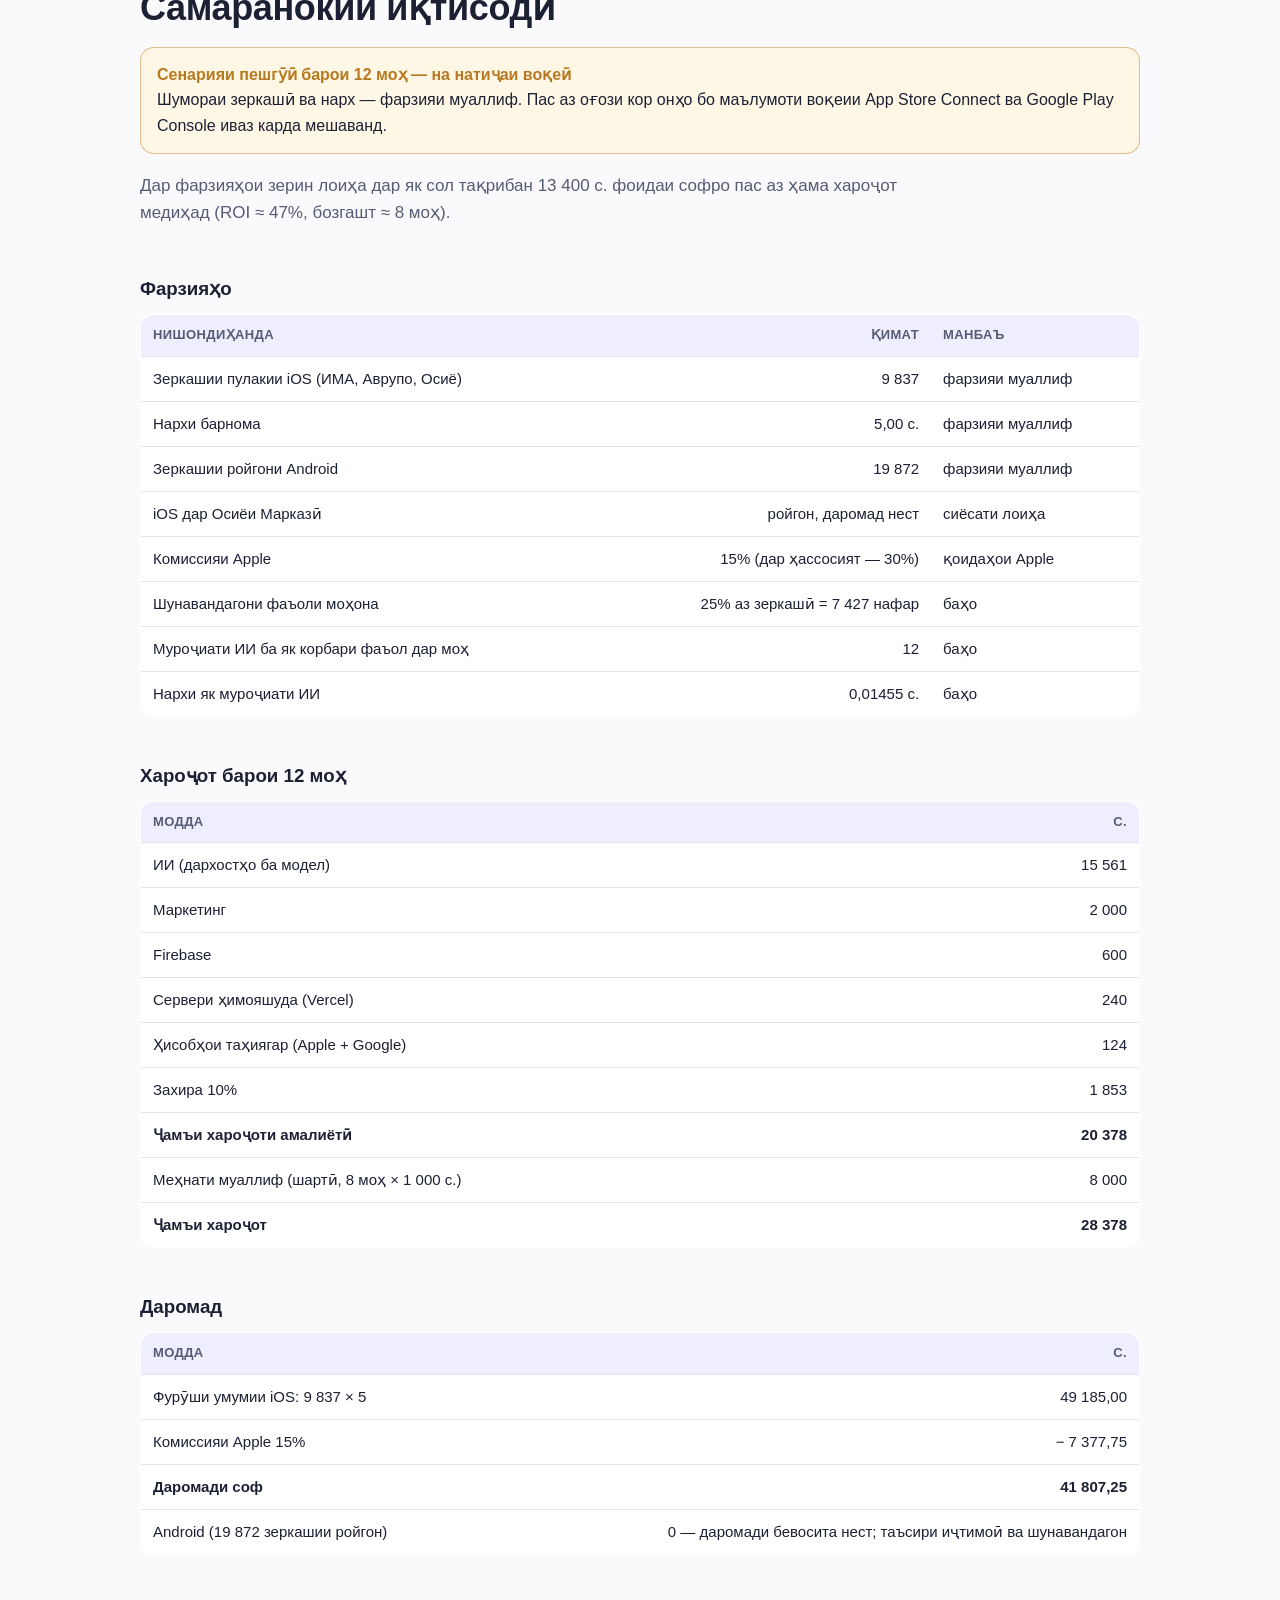
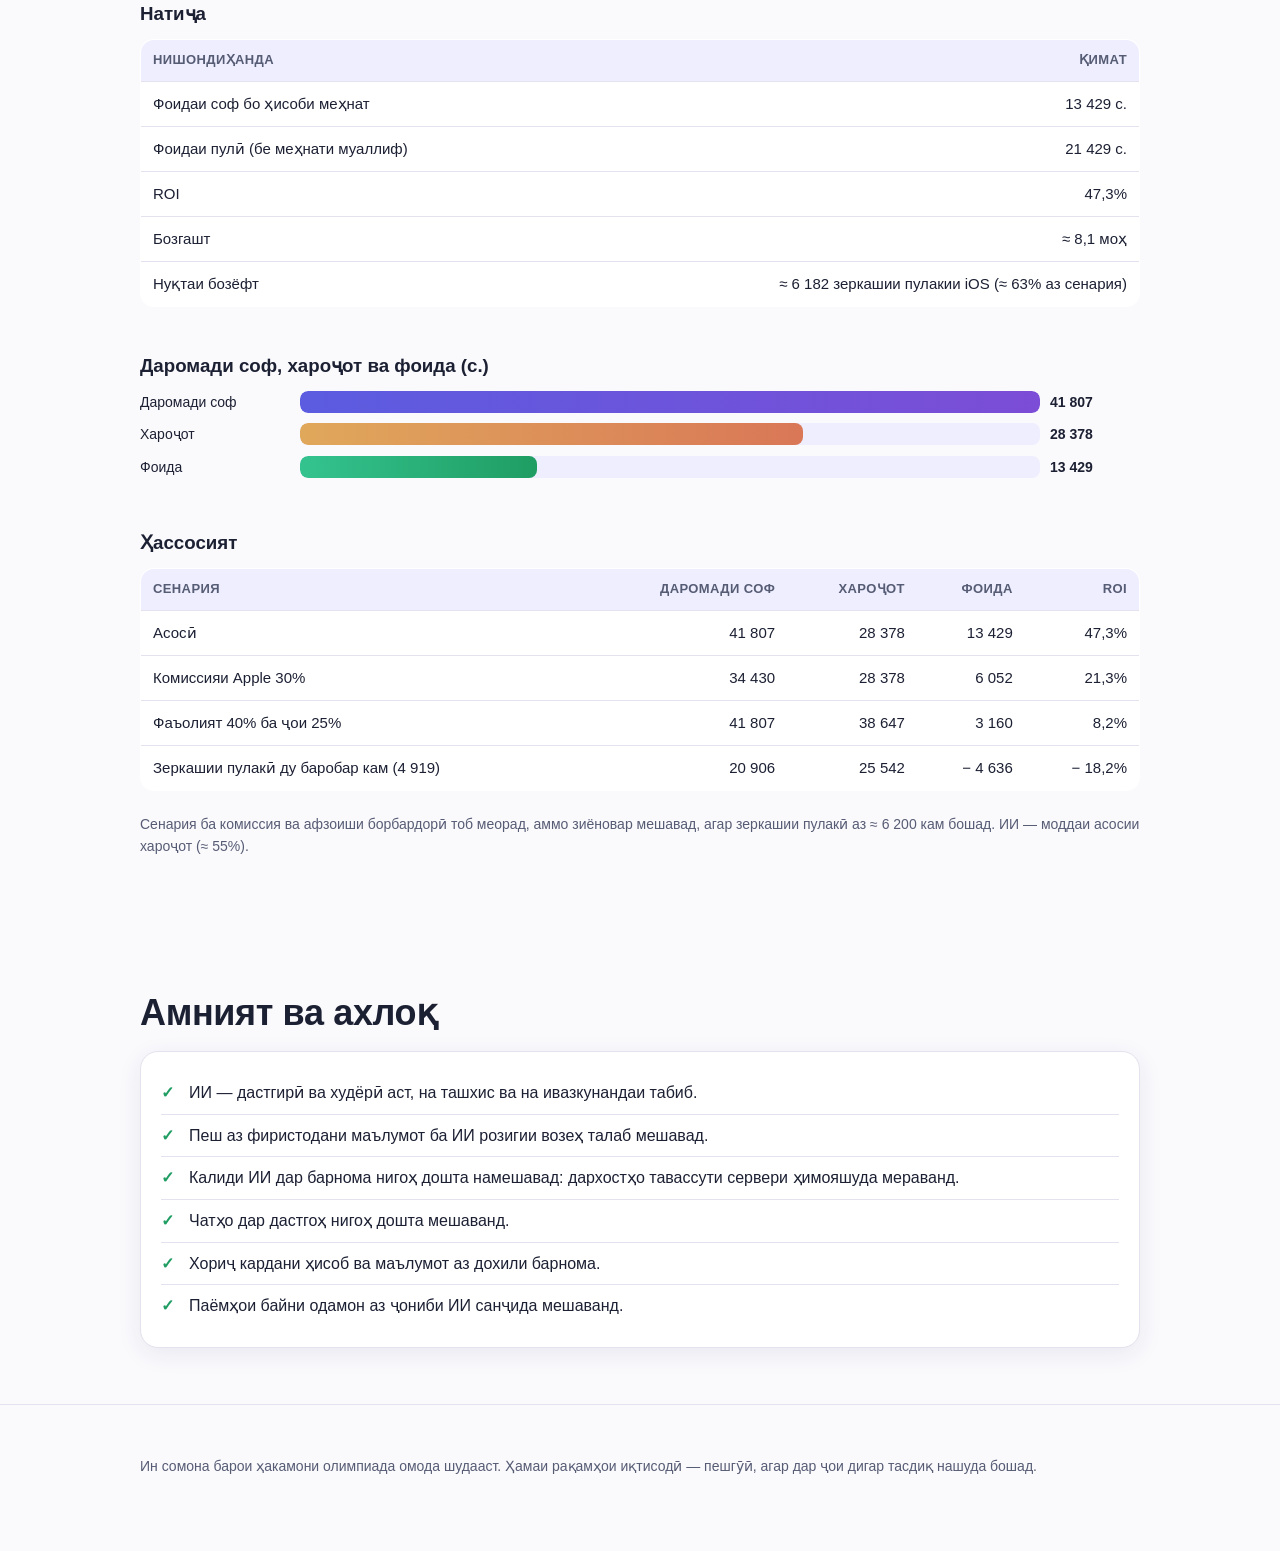
==== commit c51c78f4: "Remove roadmap section" ====
--- a/index.html
+++ b/index.html
@@ -129,8 +129,6 @@
 <section id="safety"><div class="wrap">
   <h2 data-i="safe_title"></h2>
   <div class="card"><ul class="list f"><li data-i="sa1"></li><li data-i="sa2"></li><li data-i="sa3"></li><li data-i="sa4"></li><li data-i="sa5"></li><li data-i="sa6"></li></ul></div>
-  <h2 style="margin-top:44px" data-i="road_title"></h2>
-  <div class="card"><ul class="list p"><li data-i="ro1"></li><li data-i="ro2"></li><li data-i="ro3"></li><li data-i="ro4"></li></ul></div>
 </div></section>
 </main>
 
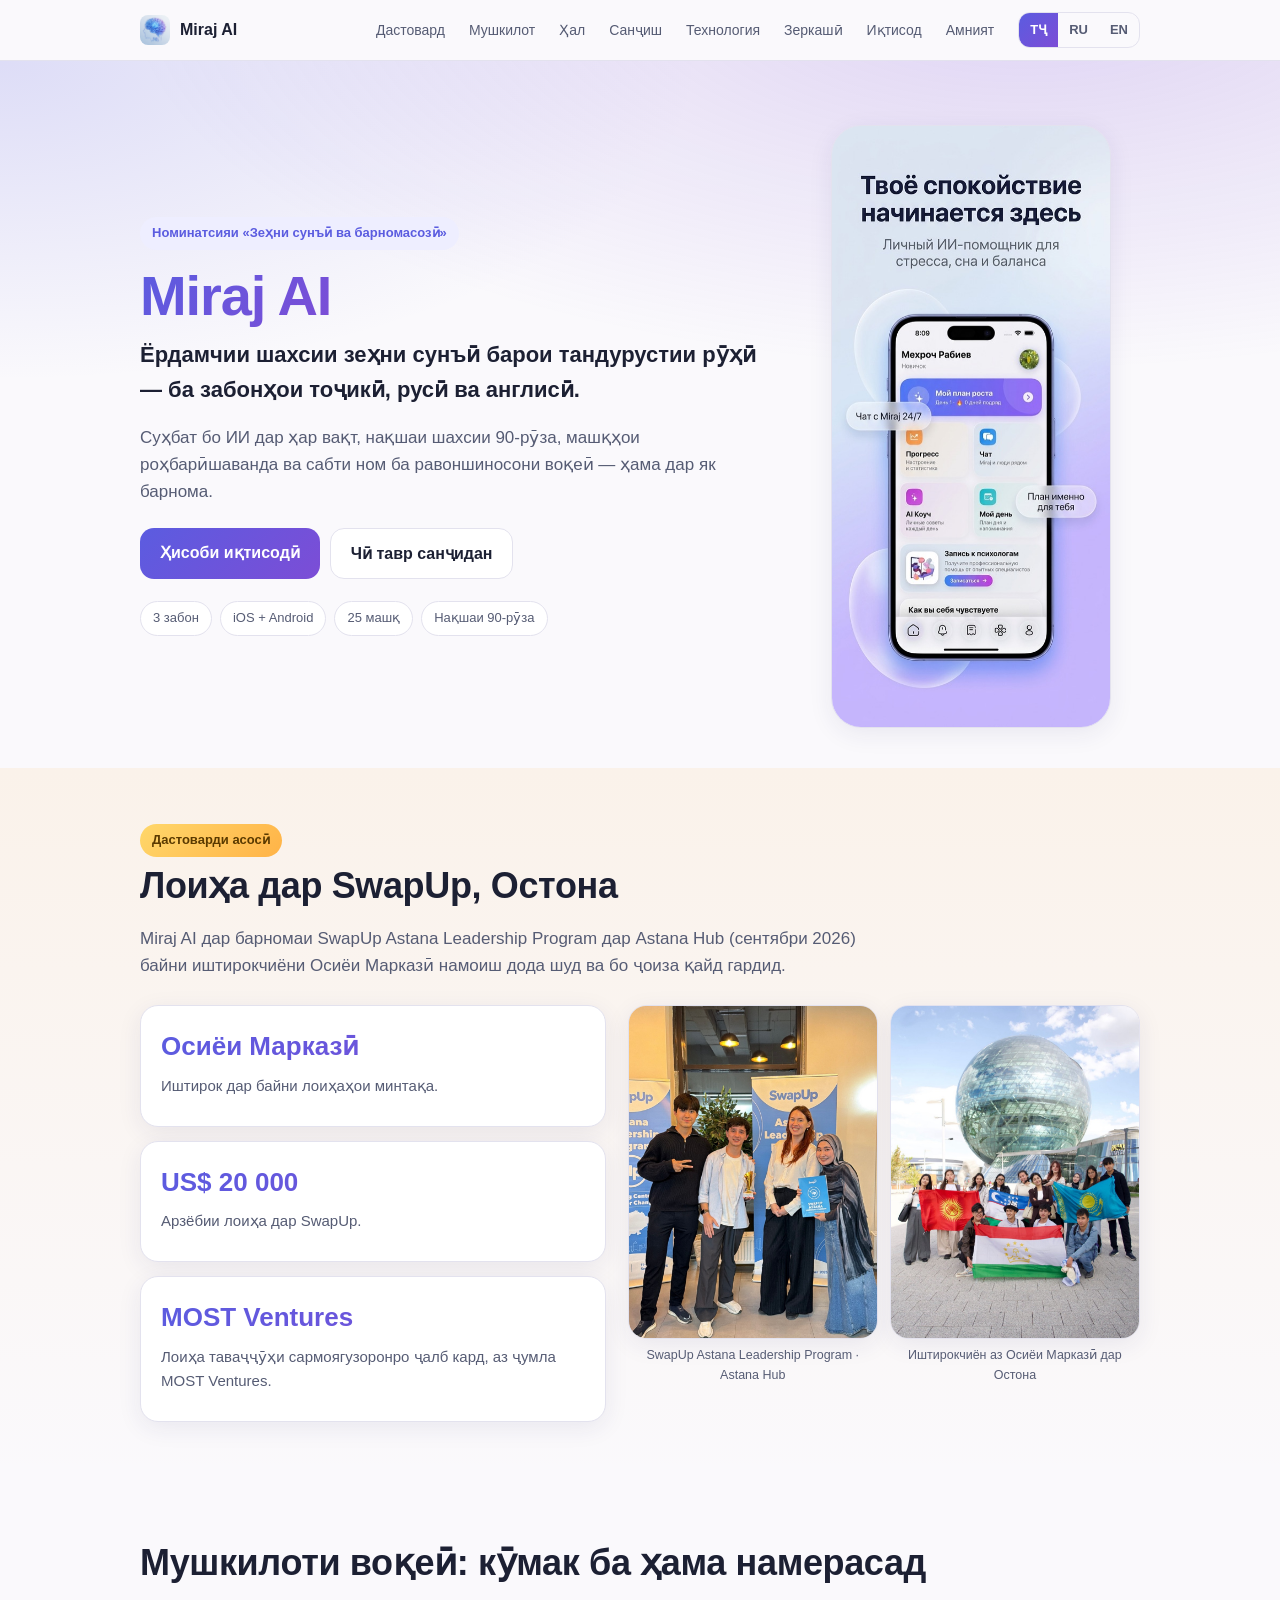
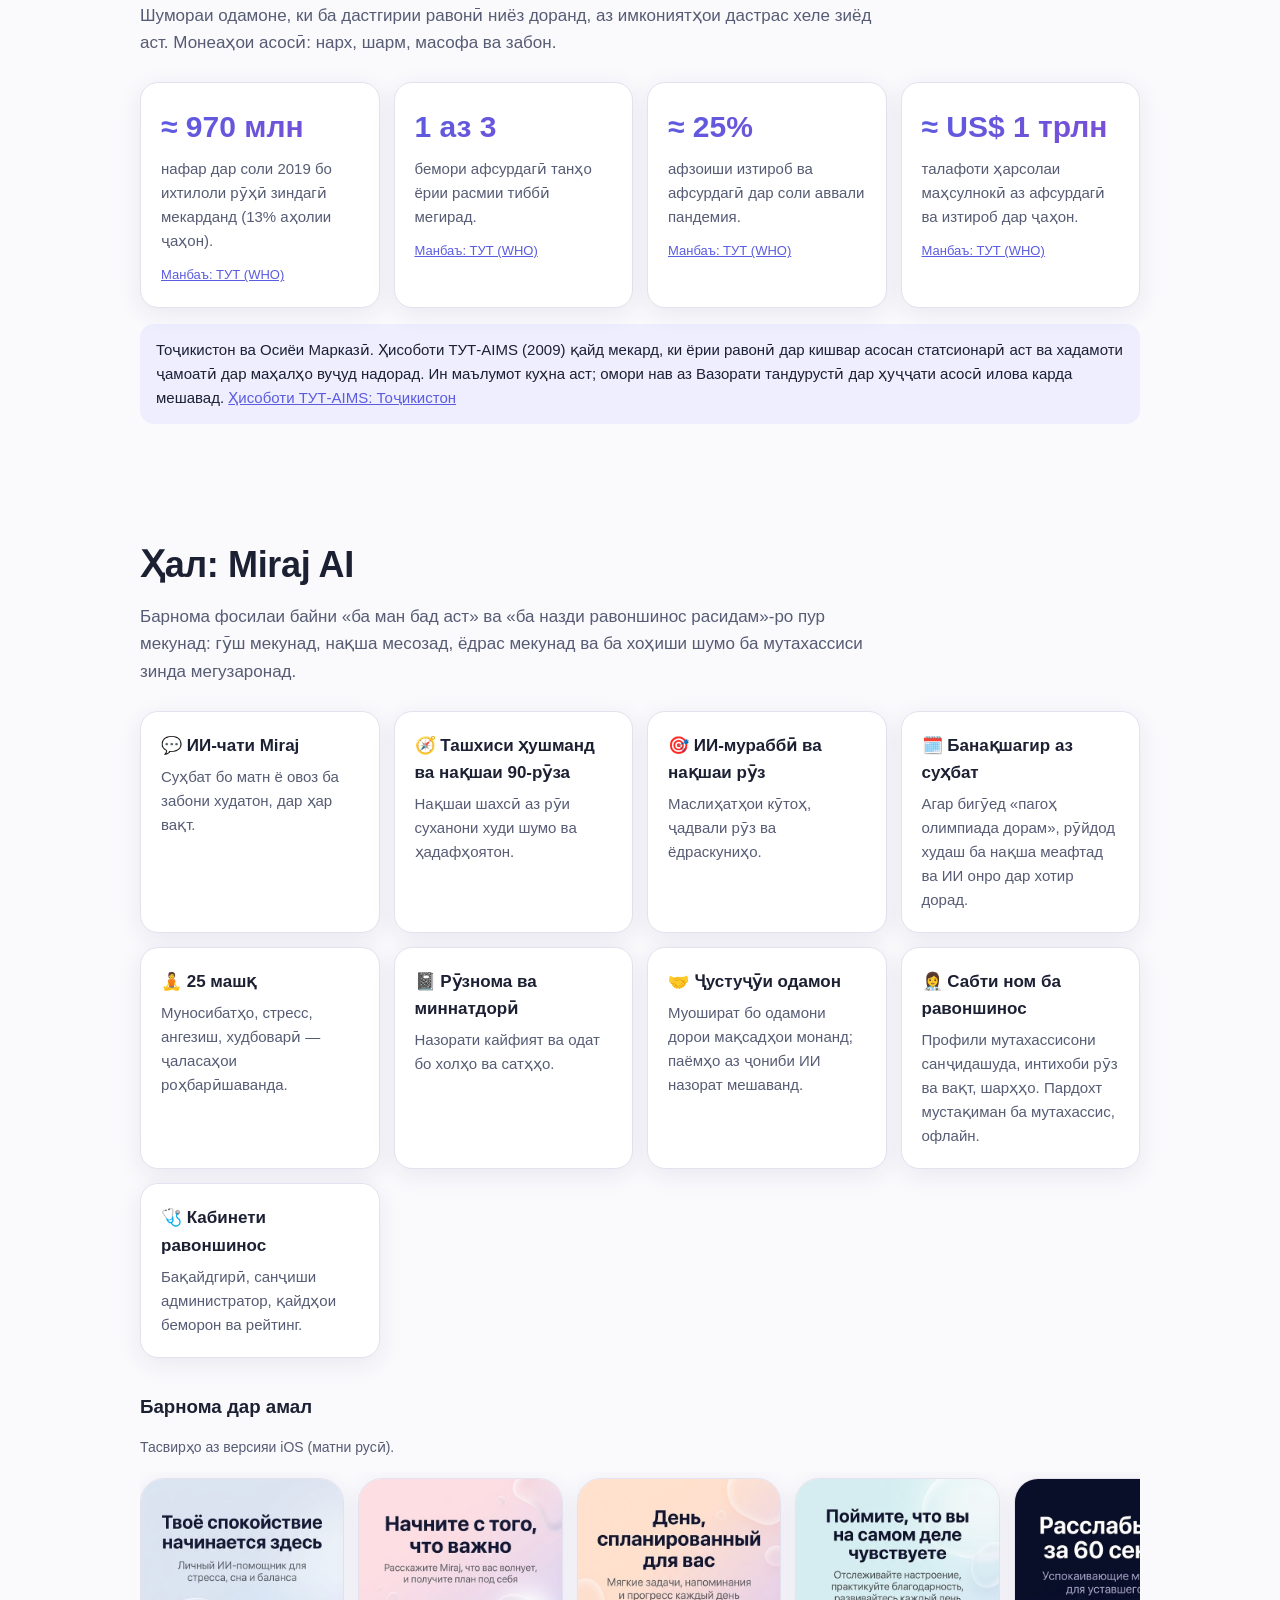
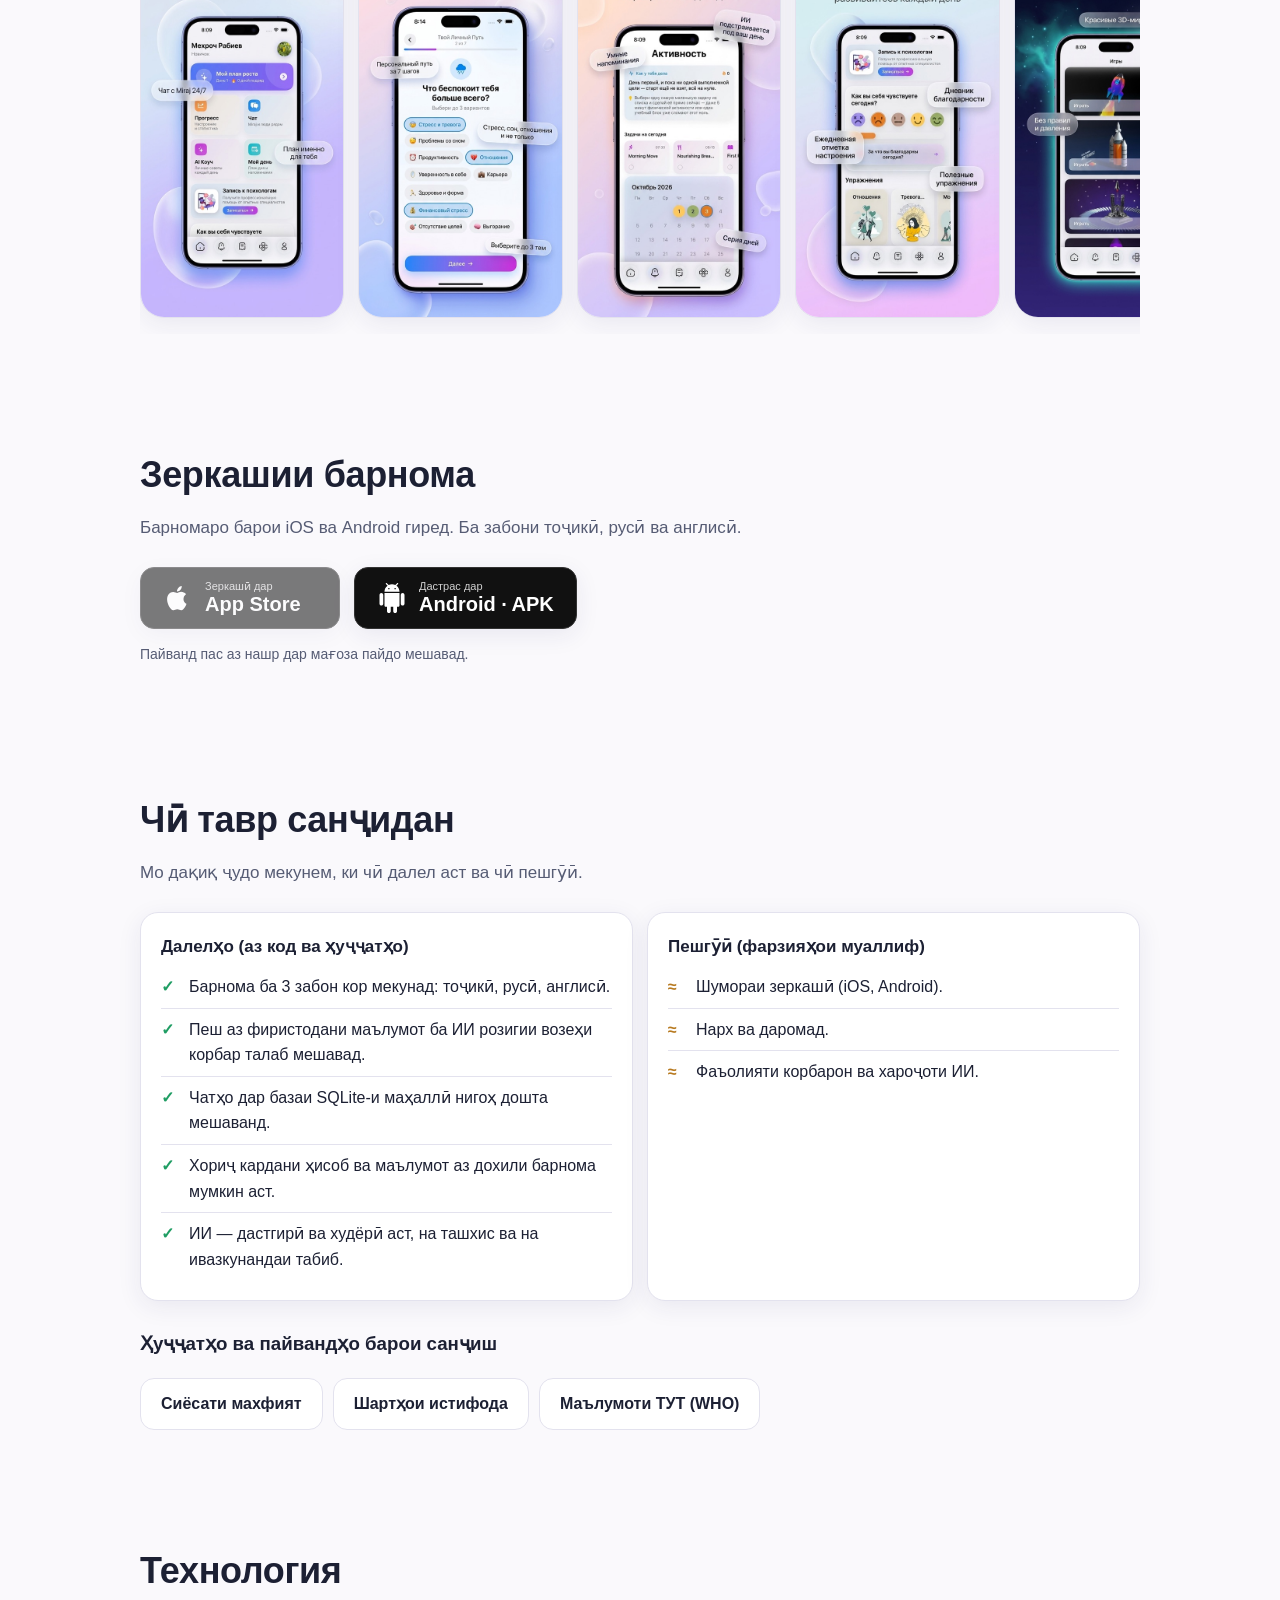
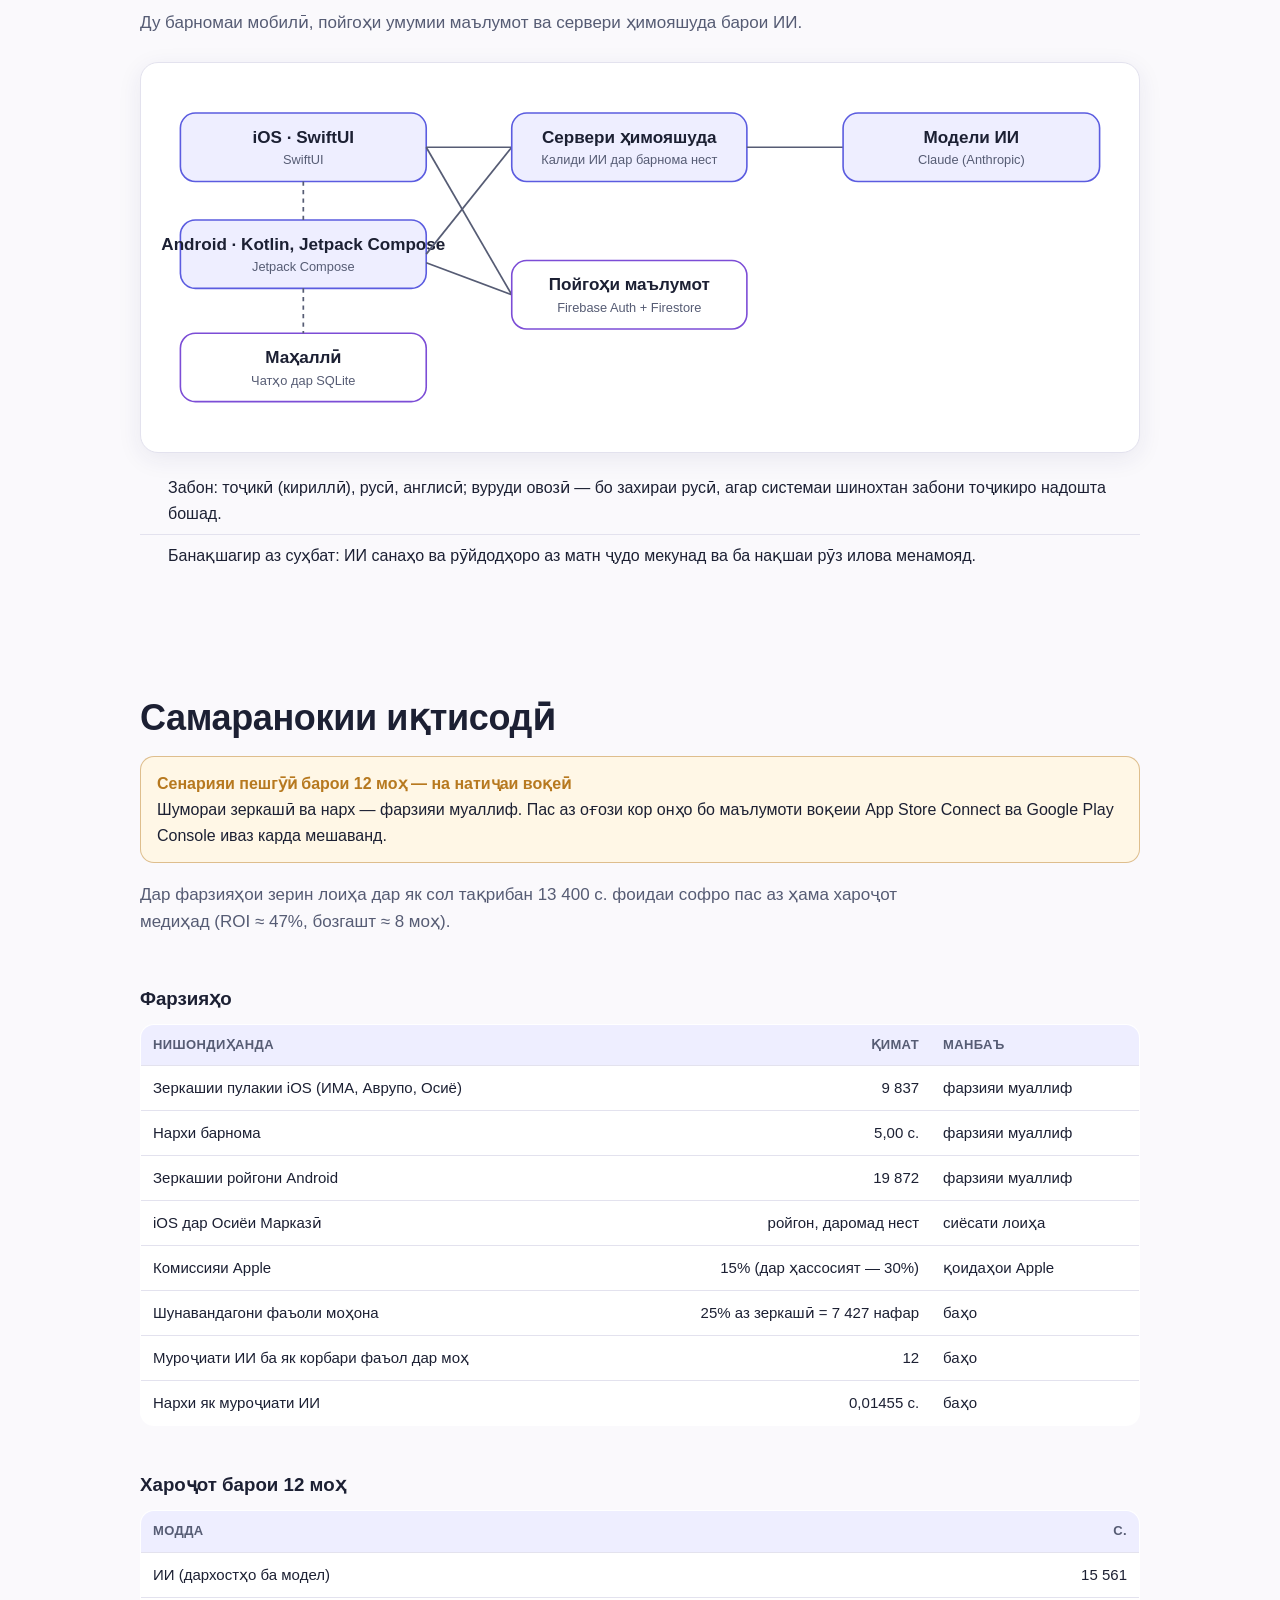
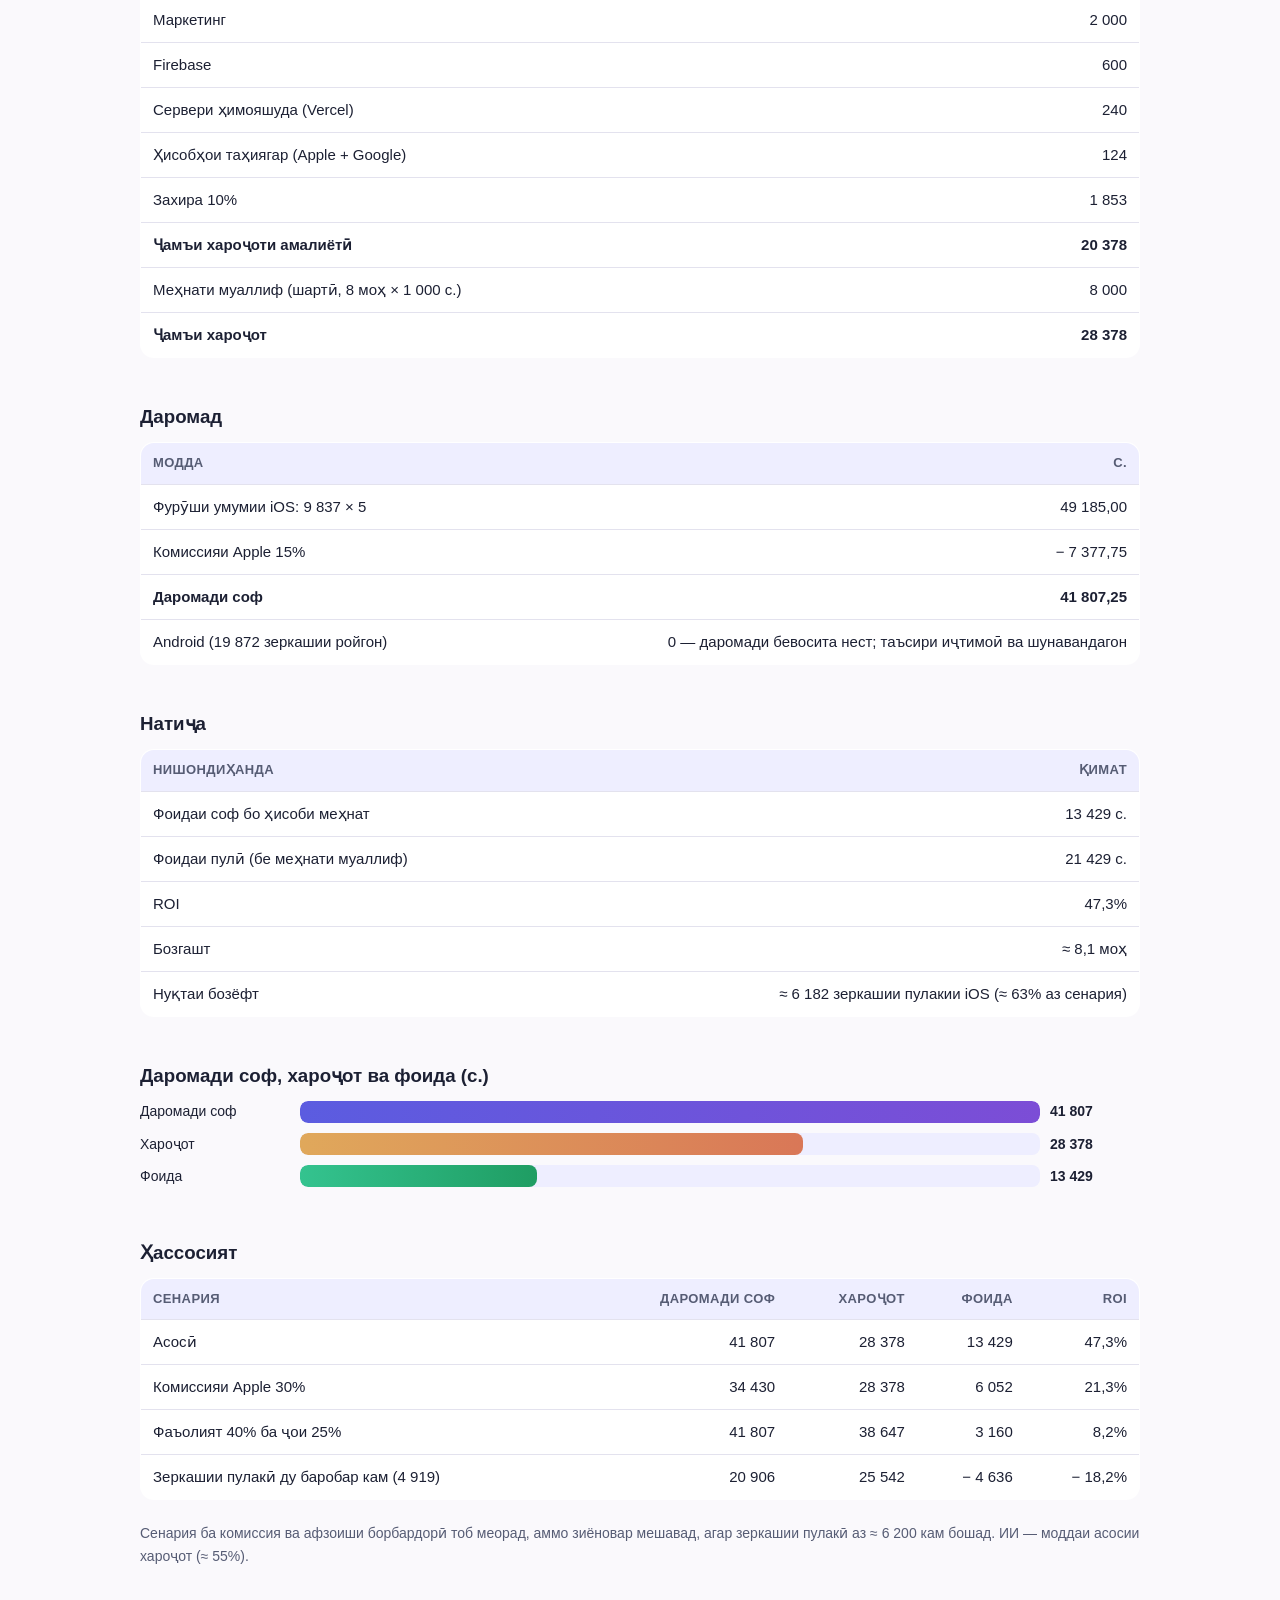
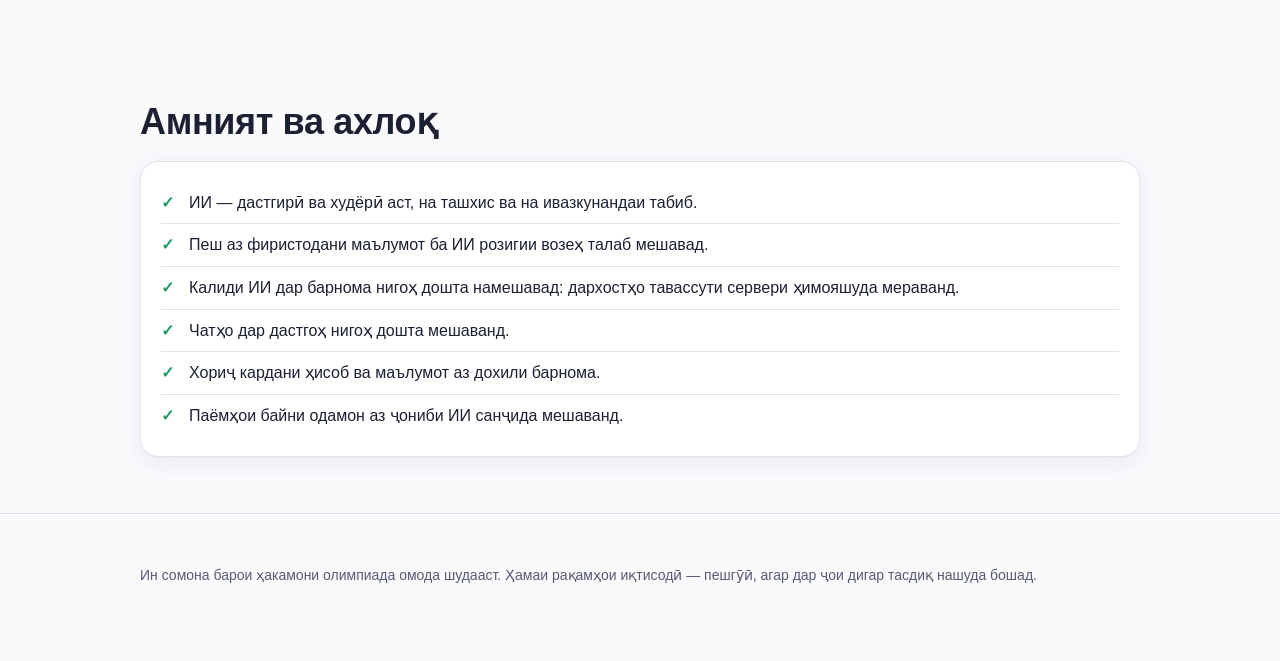
==== commit ae137456: "Add SwapUp Astana achievement section with photos" ====
--- a/index.html
+++ b/index.html
@@ -13,7 +13,7 @@
 <header class="top"><div class="wrap">
   <a class="brand" href="#top"><img src="assets/icon.png" alt=""><span>Miraj AI</span></a>
   <nav class="menu">
-    <a href="#problem" data-i="nav_problem"></a><a href="#solution" data-i="nav_solution"></a><a href="#verify" data-i="nav_verify"></a>
+    <a href="#achievement" data-i="nav_ach"></a><a href="#problem" data-i="nav_problem"></a><a href="#solution" data-i="nav_solution"></a><a href="#verify" data-i="nav_verify"></a>
     <a href="#tech" data-i="nav_tech"></a><a href="#download" data-i="nav_download"></a><a href="#econ" data-i="nav_econ"></a><a href="#safety" data-i="nav_safety"></a>
   </nav>
   <div class="lang" role="group" aria-label="Language">
@@ -21,7 +21,7 @@
   </div>
 </div>
   <nav class="mnav" aria-label="Sections">
-    <a href="#problem" data-i="nav_problem"></a><a href="#solution" data-i="nav_solution"></a><a href="#download" data-i="nav_download"></a><a href="#verify" data-i="nav_verify"></a>
+    <a href="#achievement" data-i="nav_ach"></a><a href="#problem" data-i="nav_problem"></a><a href="#solution" data-i="nav_solution"></a><a href="#download" data-i="nav_download"></a><a href="#verify" data-i="nav_verify"></a>
     <a href="#tech" data-i="nav_tech"></a><a href="#econ" data-i="nav_econ"></a><a href="#safety" data-i="nav_safety"></a>
   </nav></header>
 
@@ -37,6 +37,22 @@
   </div>
   <div class="phone"><img src="assets/01_home.jpg" alt="Miraj AI"></div>
 </div></div>
+
+<section id="achievement"><div class="wrap">
+  <span class="badge gold" data-i="ach_badge"></span>
+  <h2 data-i="ach_title"></h2><p class="lead2" data-i="ach_lead"></p>
+  <div class="ach">
+    <div class="ach-stats">
+      <div class="card stat"><div class="n" data-i="ach1_n"></div><p data-i="ach1_t"></p></div>
+      <div class="card stat"><div class="n" data-i="ach2_n"></div><p data-i="ach2_t"></p></div>
+      <div class="card stat"><div class="n" data-i="ach3_n"></div><p data-i="ach3_t"></p></div>
+    </div>
+    <div class="ach-photos">
+      <figure><img src="assets/swapup-trophy.jpg" alt="SwapUp Astana Leadership Program" loading="lazy"><figcaption data-i="ach_cap1"></figcaption></figure>
+      <figure><img src="assets/swapup-group.jpg" alt="Central Asia" loading="lazy"><figcaption data-i="ach_cap2"></figcaption></figure>
+    </div>
+  </div>
+</div></section>
 
 <section id="problem"><div class="wrap">
   <h2 data-i="prob_title"></h2><p class="lead2" data-i="prob_lead"></p>
@@ -83,7 +99,7 @@
     <ol class="steps"><li data-i="dl_step1"></li><li data-i="dl_step2"></li><li data-i="dl_step3"></li></ol>
     <a class="btn p big" id="apkBtn" href="#" download data-i="dl_btn"></a>
     <p class="small" data-i="dl_signed"></p>
-    <p class="small" id="shaRow"><span data-i="dl_sha"></span>: <code id="apkSha"></code> <button type="button" class="copy" id="shaCopy" data-i="dl_sha_copy"></button></p>
+    <details class="small" id="shaRow"><summary data-i="dl_verify"></summary><p><span data-i="dl_sha"></span>: <code id="apkSha"></code> <button type="button" class="copy" id="shaCopy" data-i="dl_sha_copy"></button></p></details>
     <p class="small" id="playAlt"><a id="playLink" href="#" target="_blank" rel="noopener" data-i="dl_play_alt"></a></p>
   </div>
 </div>
--- a/styles.css
+++ b/styles.css
@@ -154,3 +154,19 @@
   footer{padding:26px 0 48px}
 }
 @media(max-width:380px){h1{font-size:34px}.lang button{padding:7px 9px}}
+
+.sheet details{text-align:left;margin-top:6px}
+.sheet summary{cursor:pointer;color:var(--soft);text-align:center;list-style:none}
+.sheet summary::-webkit-details-marker{display:none}
+
+/* ---------- Achievement ---------- */
+.badge.gold{background:linear-gradient(135deg,#ffd76a,#ffb347);color:#5a3a00}
+#achievement{background:linear-gradient(180deg,color-mix(in srgb,#ffb347 10%,transparent),transparent)}
+.ach{display:grid;grid-template-columns:1fr 1.1fr;gap:22px;align-items:start}
+.ach-stats{display:grid;gap:14px}
+.ach-stats .n{font-size:26px}
+.ach-photos{display:grid;grid-template-columns:1fr 1fr;gap:12px}
+.ach-photos figure{margin:0}
+.ach-photos img{width:100%;aspect-ratio:3/4;object-fit:cover;border-radius:18px;border:1px solid var(--line);box-shadow:var(--shadow);display:block}
+.ach-photos figcaption{font-size:12.5px;color:var(--soft);margin-top:6px;text-align:center}
+@media(max-width:820px){.ach{grid-template-columns:1fr}}
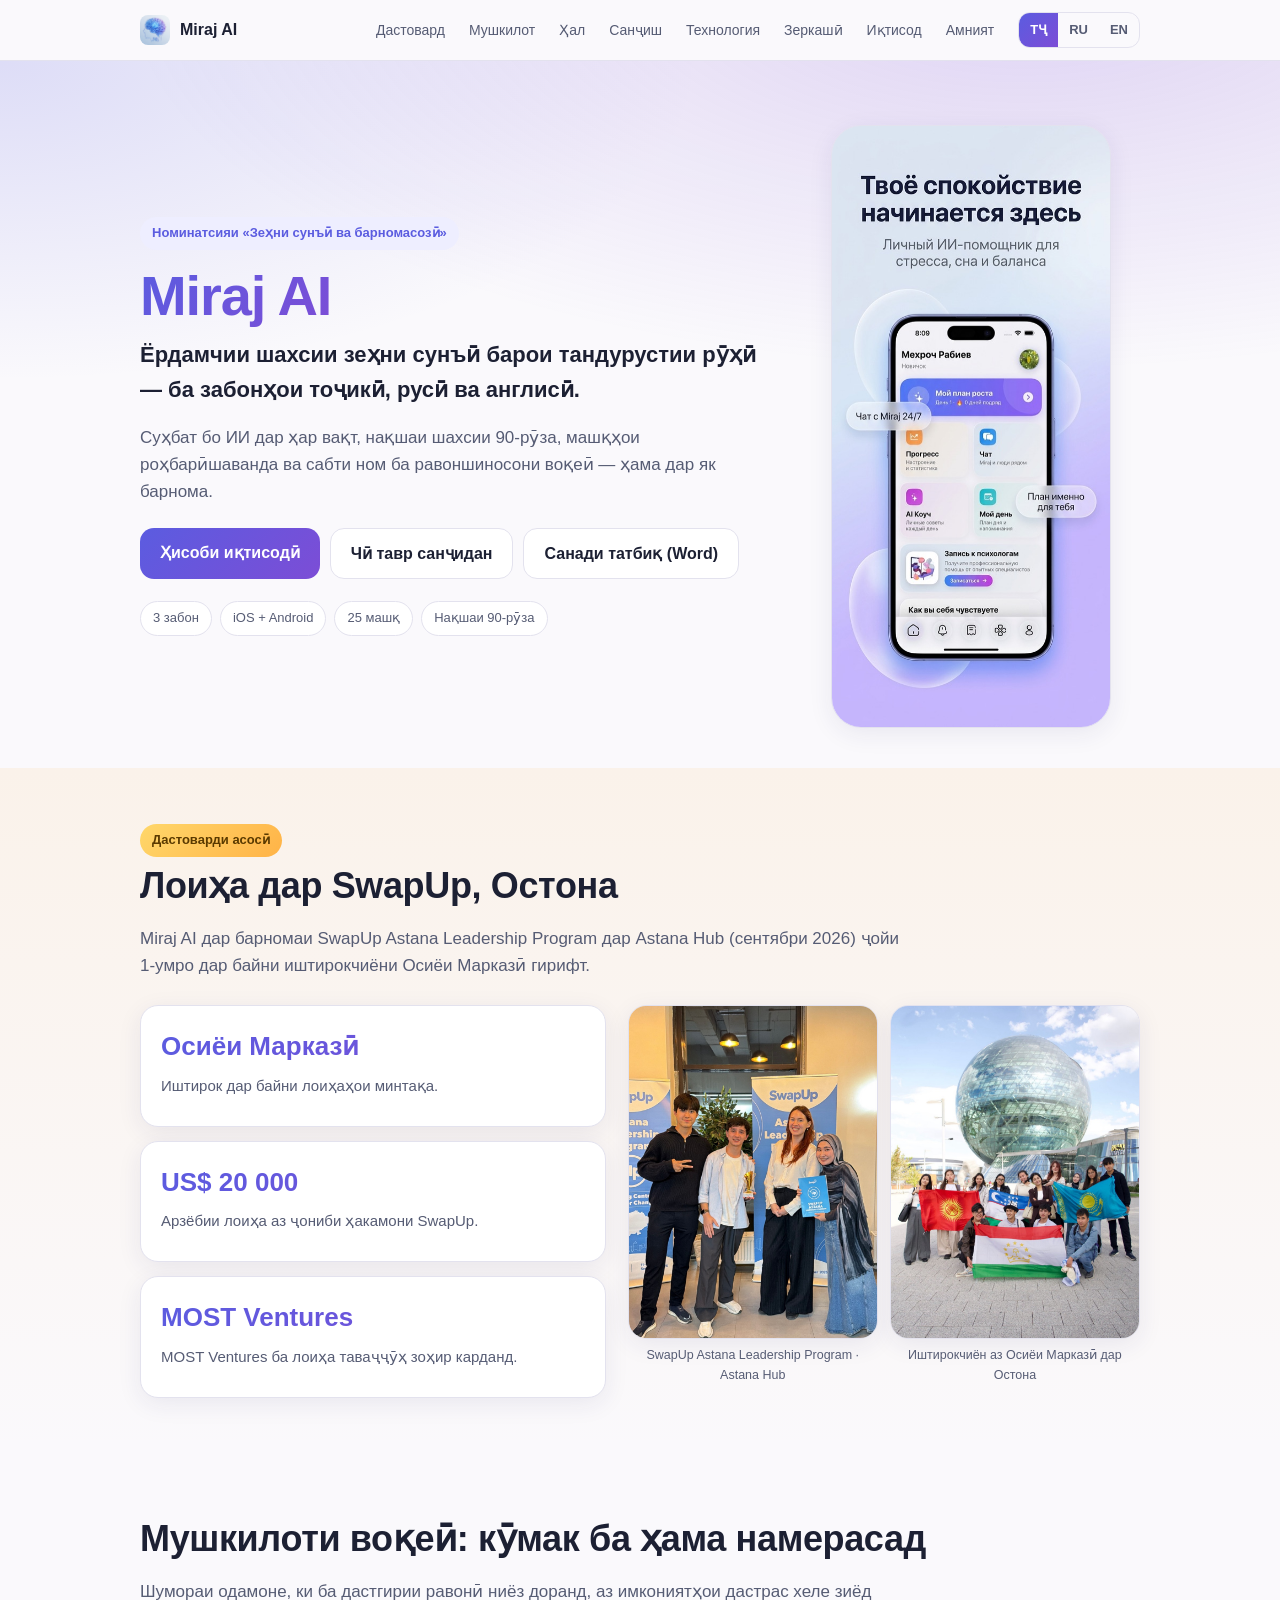
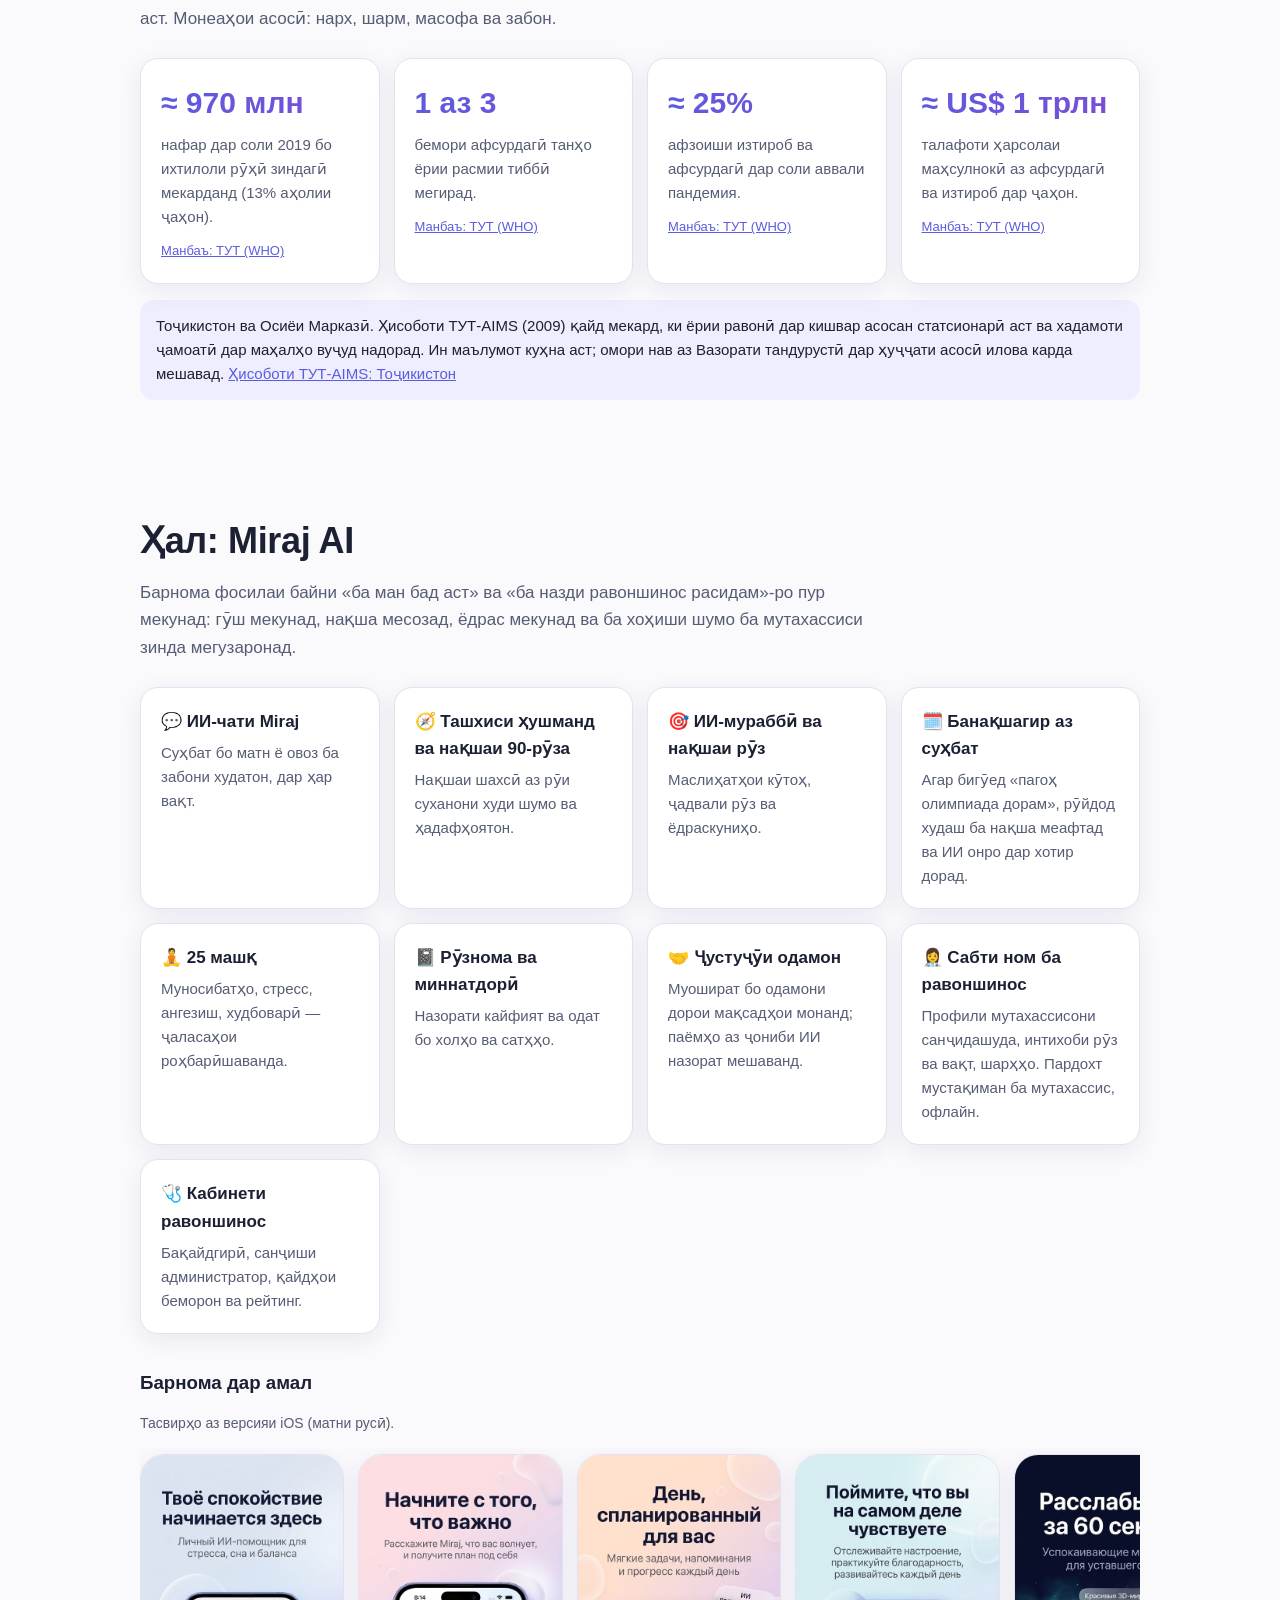
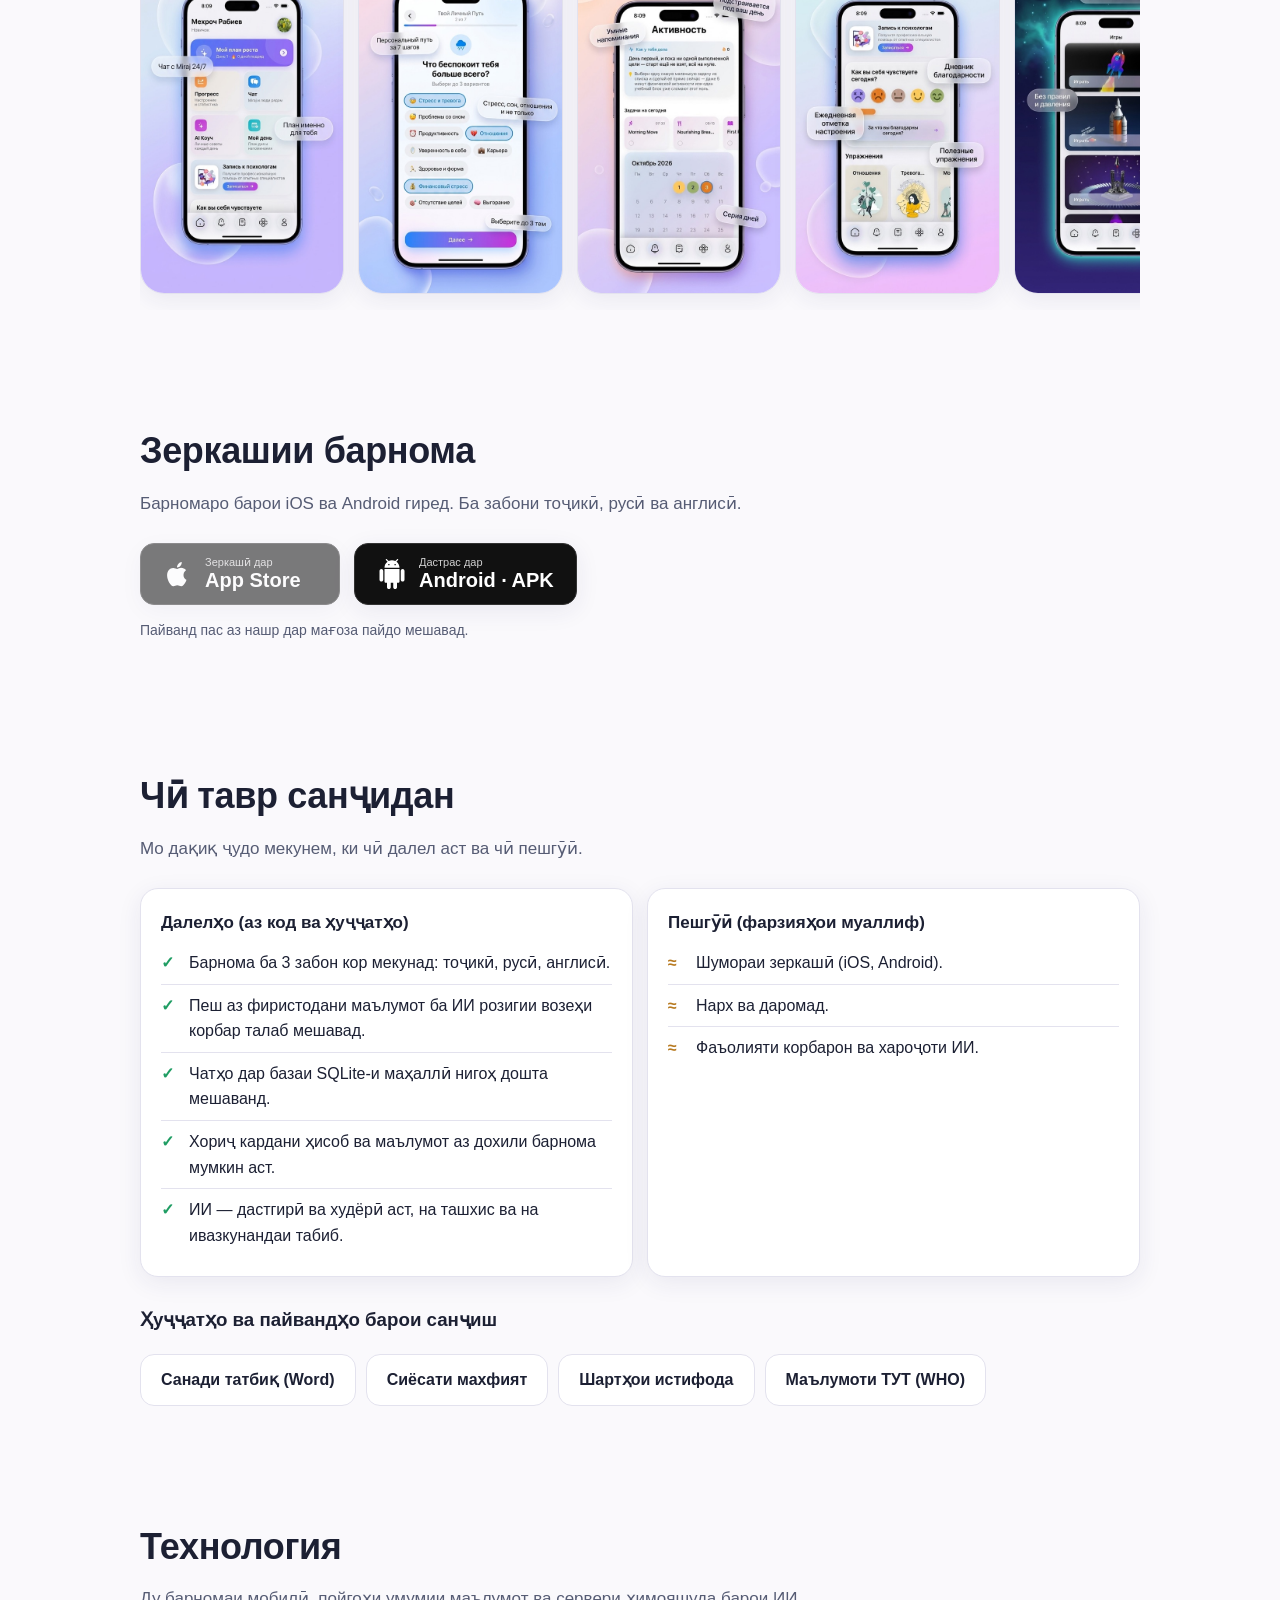
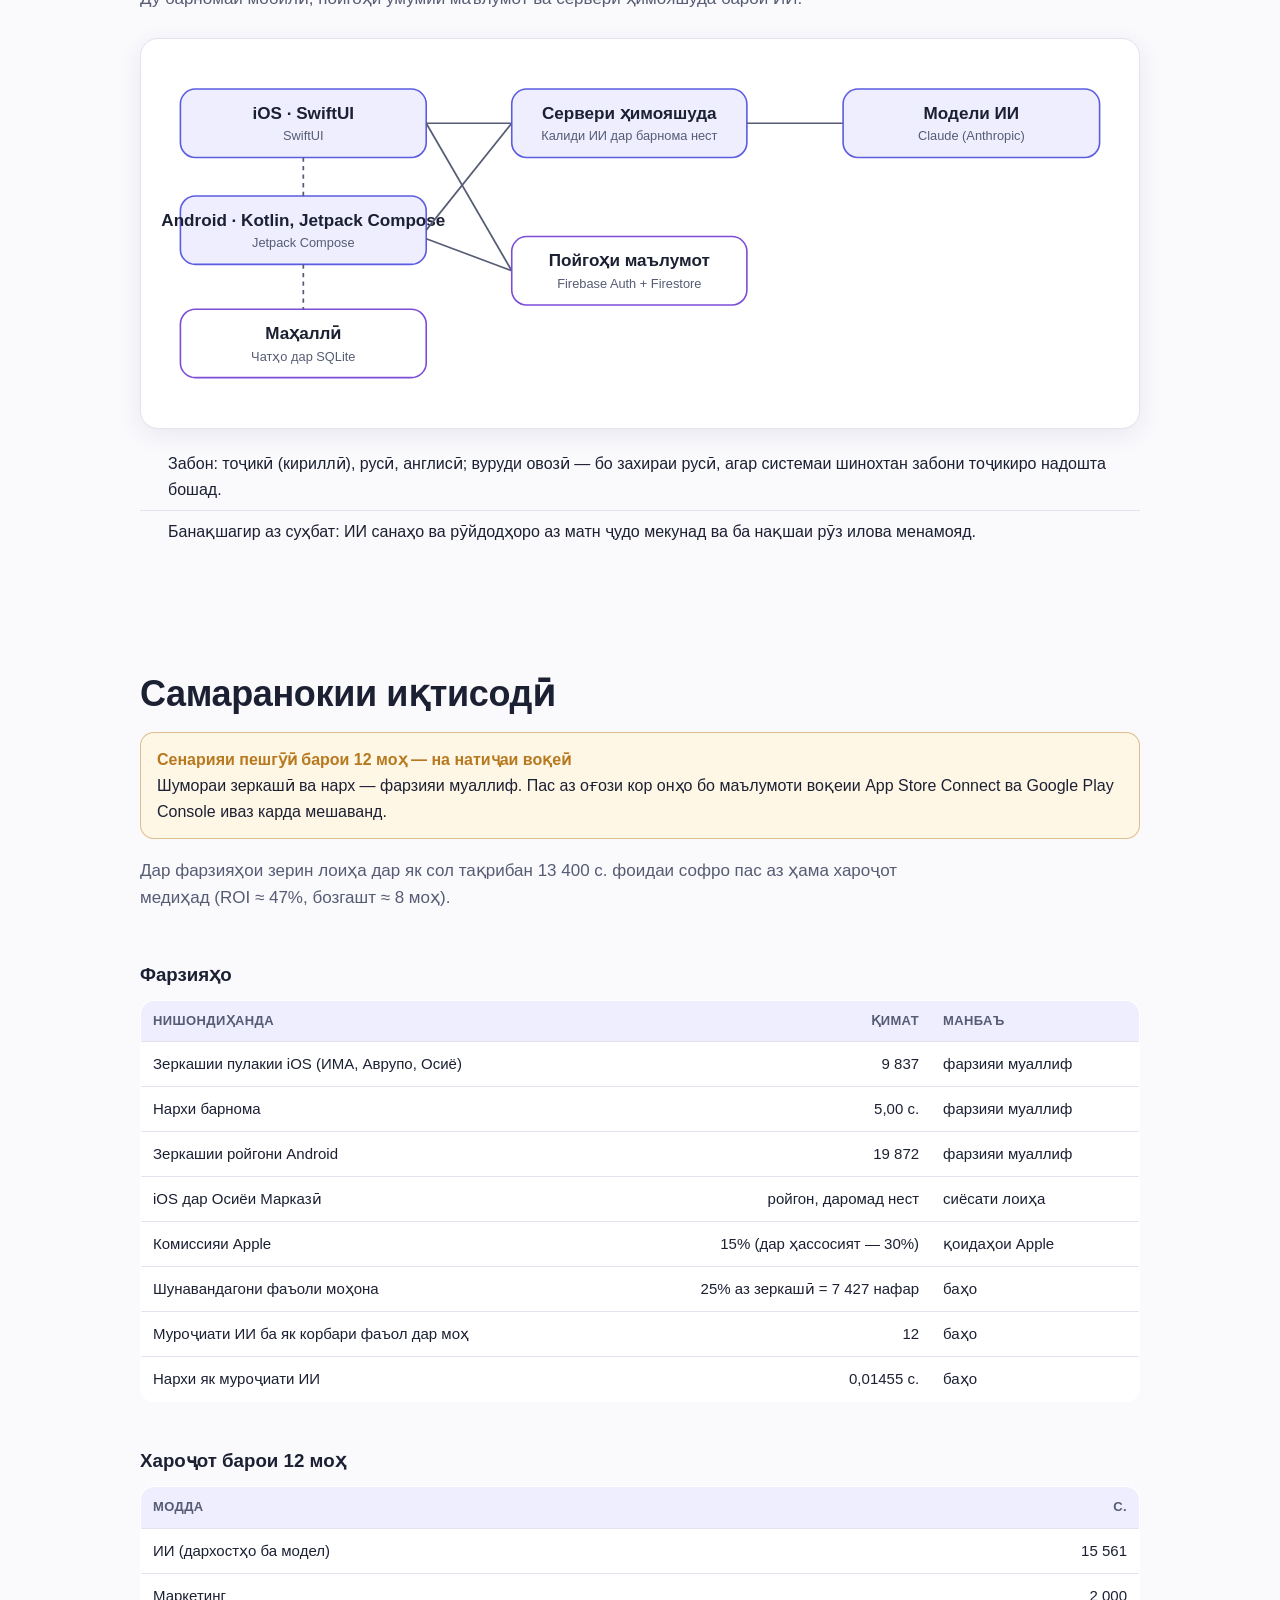
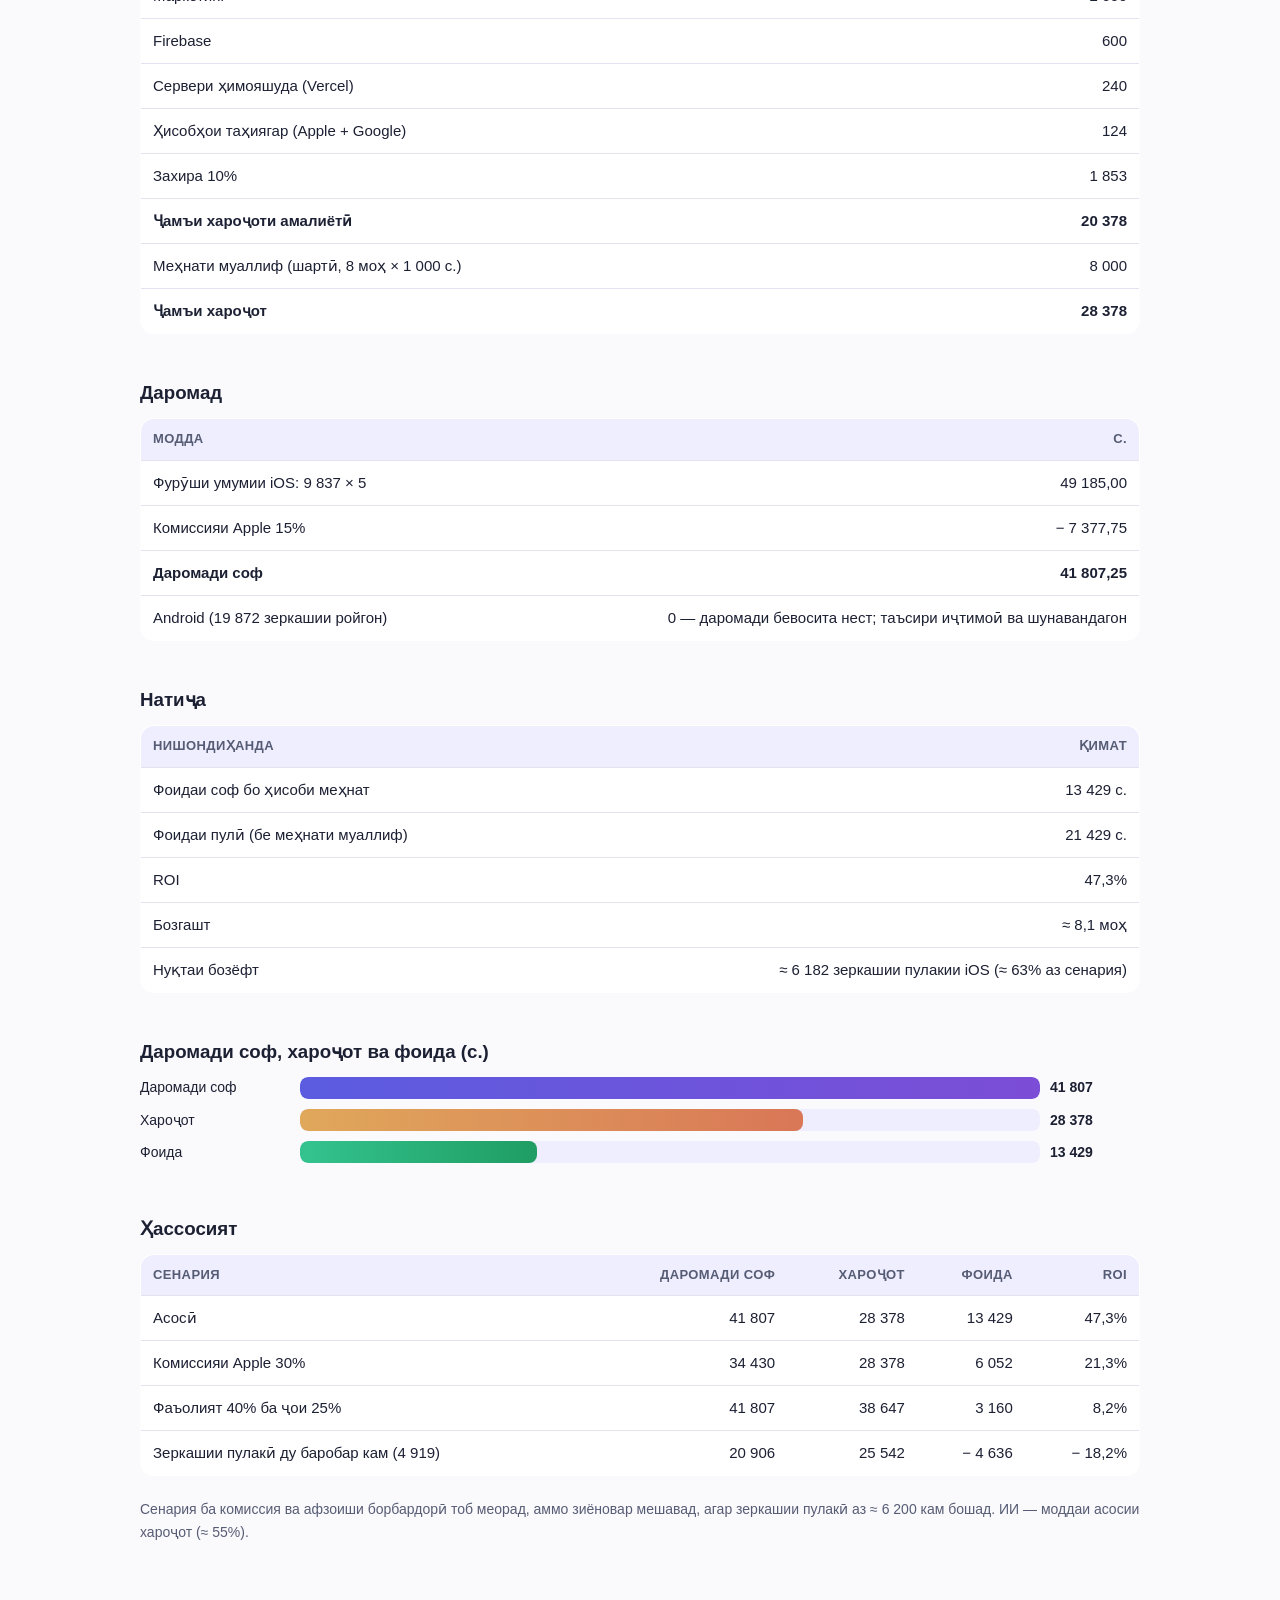
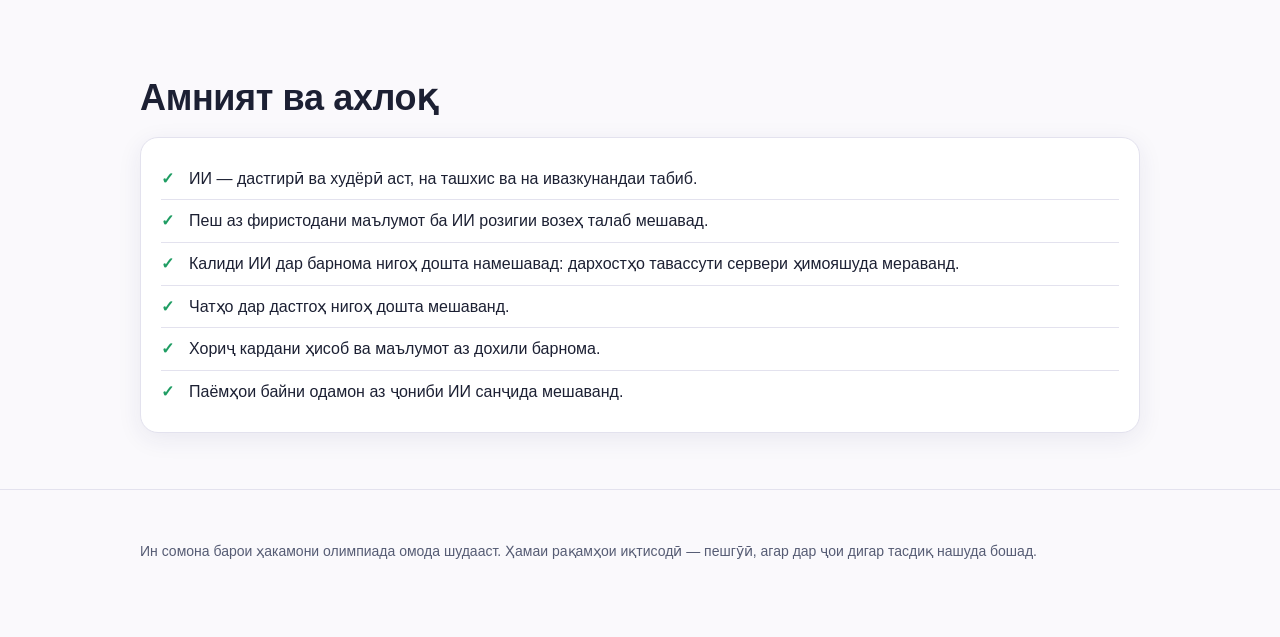
==== commit 55ecc0fa: "Implementation act (Word, tg/ru/en), 1st place wording" ====
--- a/index.html
+++ b/index.html
@@ -32,7 +32,7 @@
     <h1><span>Miraj AI</span></h1>
     <p class="sub" data-i="hero_sub"></p>
     <p class="lead" data-i="hero_lead"></p>
-    <div class="cta"><a class="btn p" href="#econ" data-i="cta_econ"></a><a class="btn s" href="#verify" data-i="cta_verify"></a></div>
+    <div class="cta"><a class="btn p" href="#econ" data-i="cta_econ"></a><a class="btn s" href="#verify" data-i="cta_verify"></a><a class="btn s" id="actBtn" href="docs/Miraj-AI-Act-tg.docx" download data-i="lnk_actdoc"></a></div>
     <div class="chips"><span class="chip" data-i="chip_langs"></span><span class="chip" data-i="chip_platforms"></span><span class="chip" data-i="chip_ex"></span><span class="chip" data-i="chip_plan"></span></div>
   </div>
   <div class="phone"><img src="assets/01_home.jpg" alt="Miraj AI"></div>
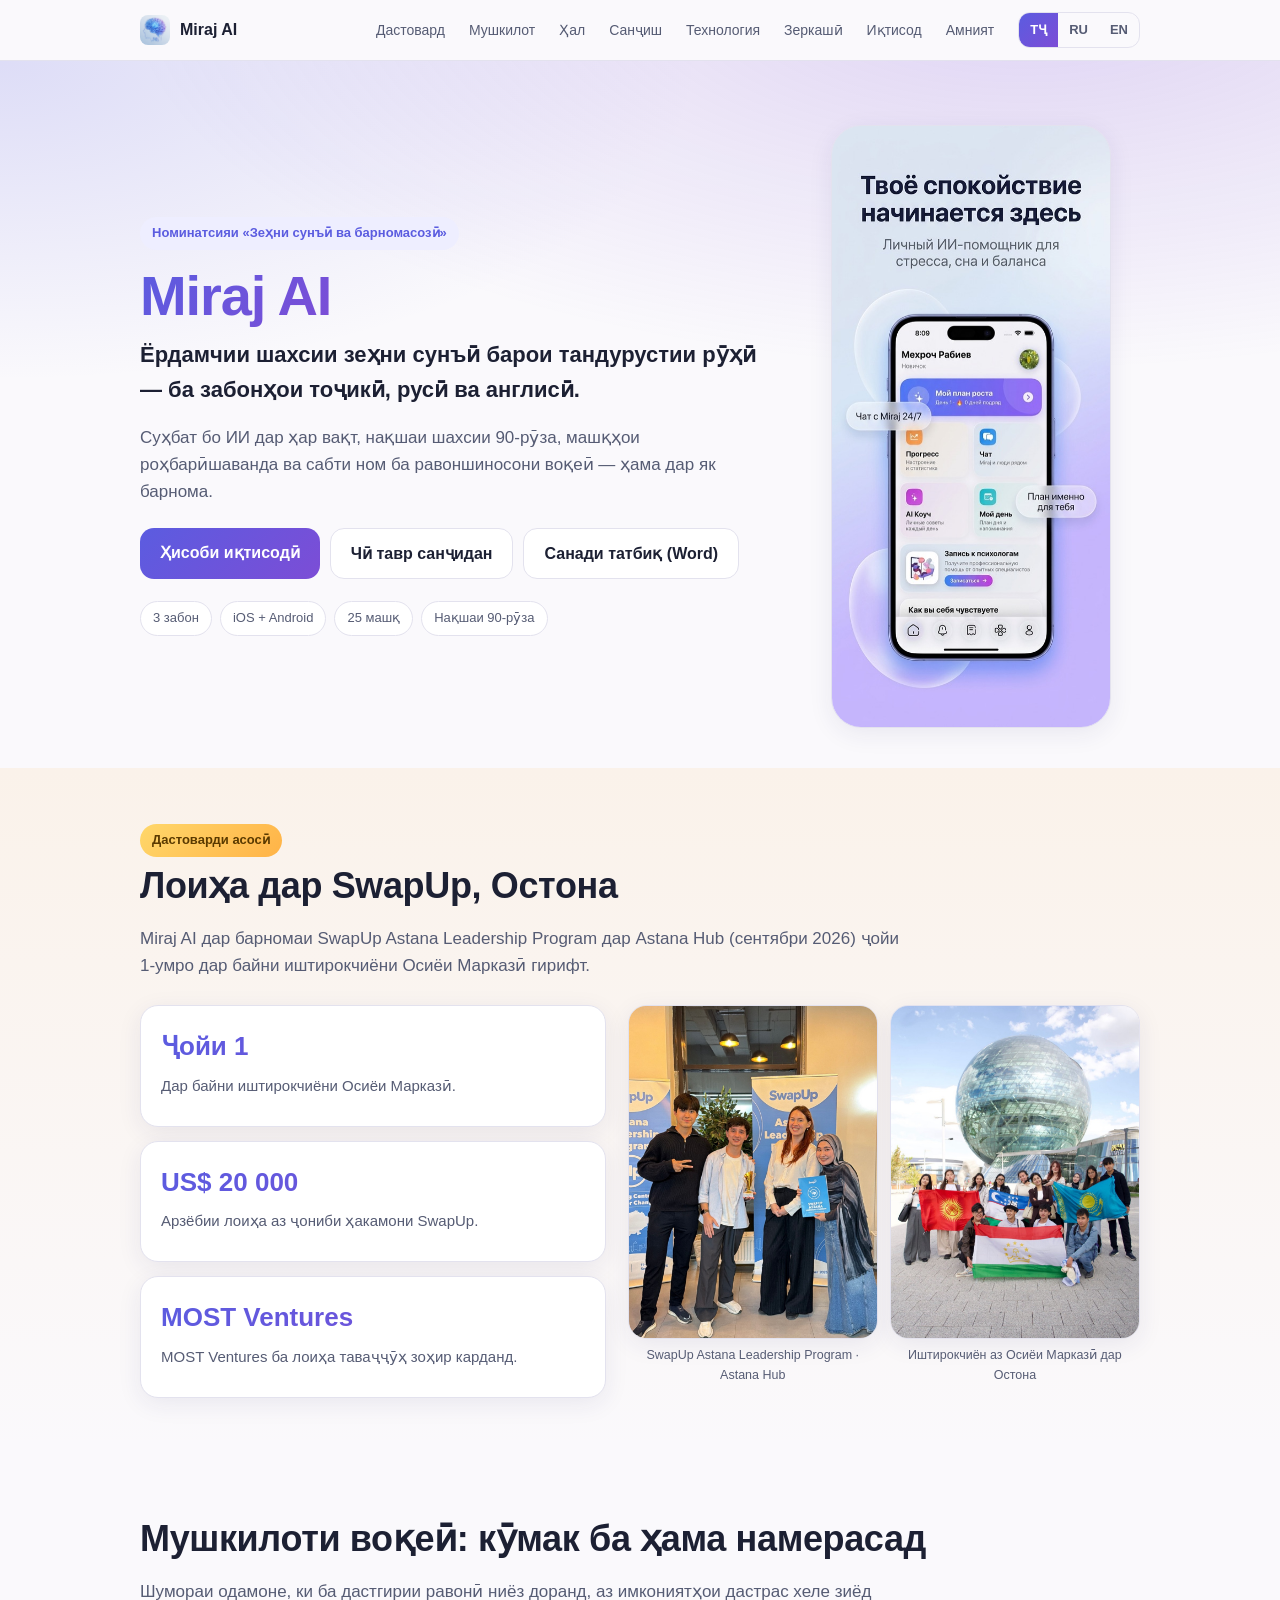
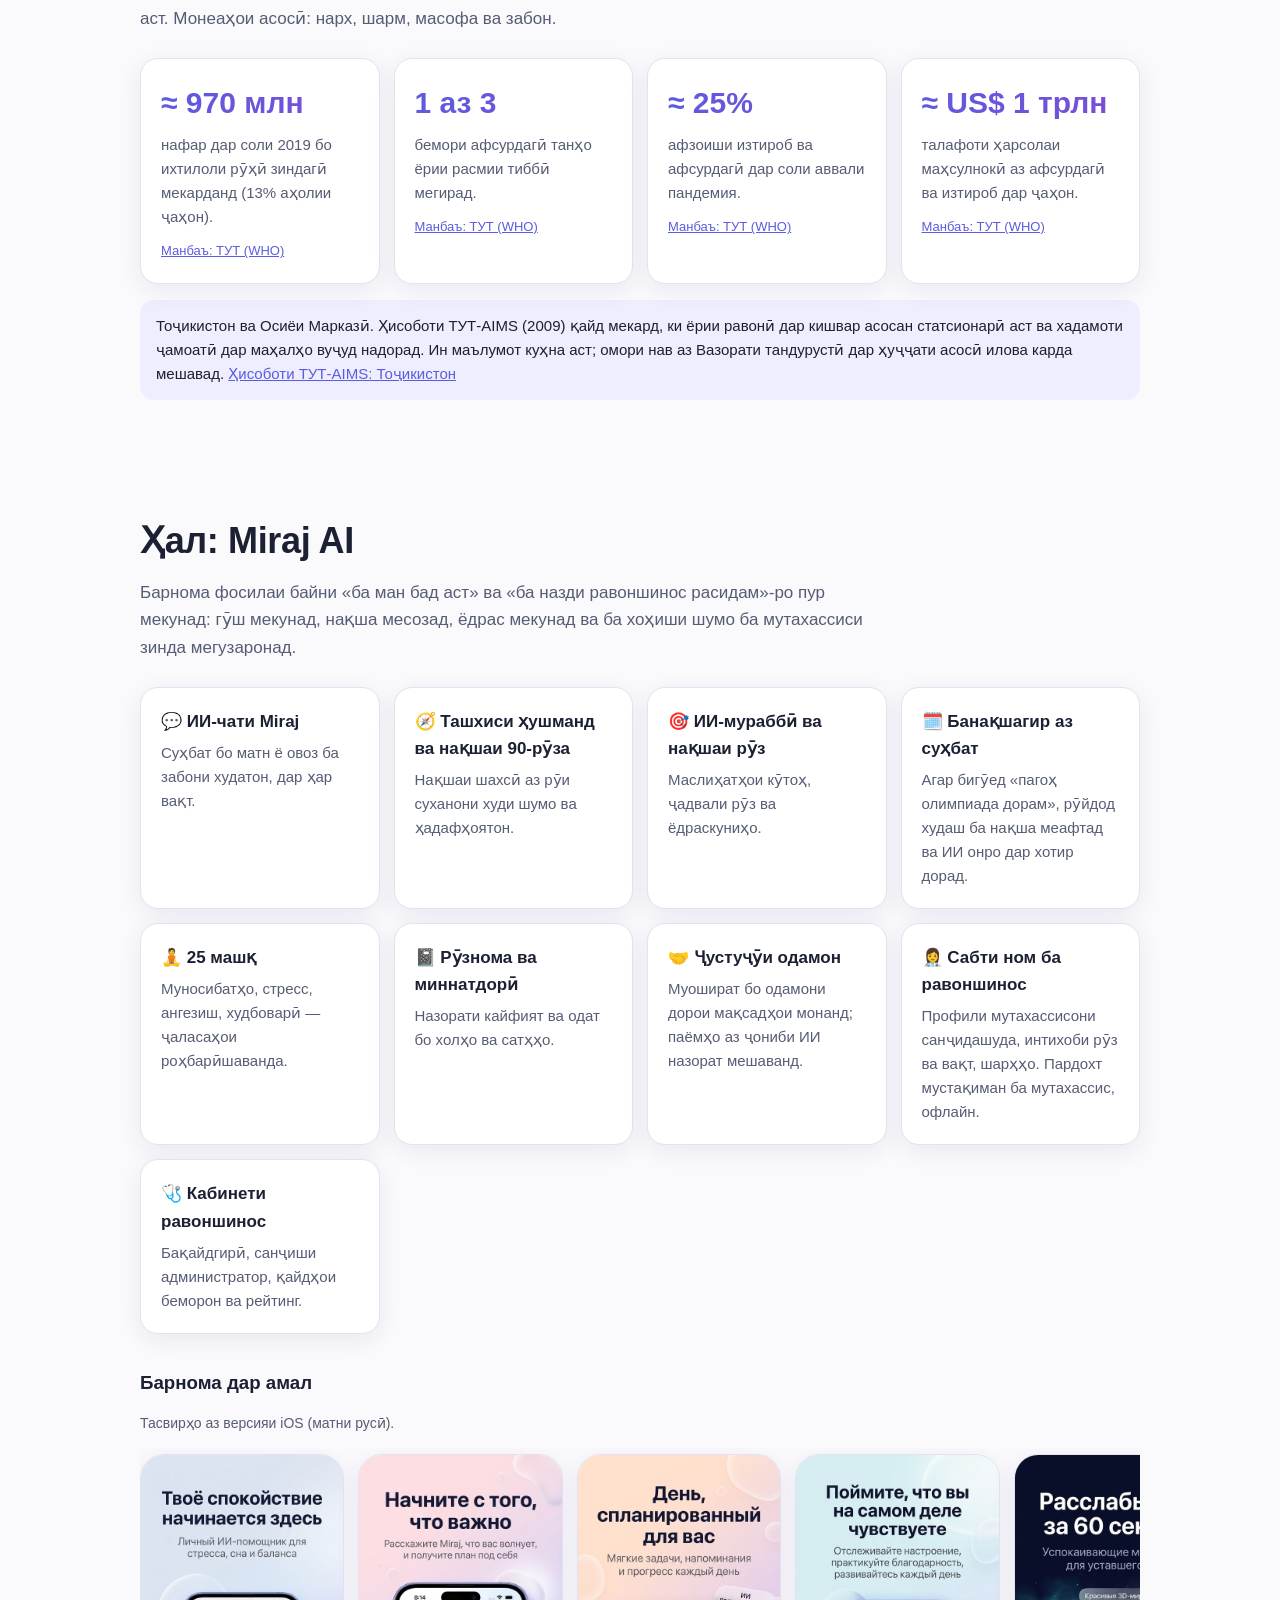
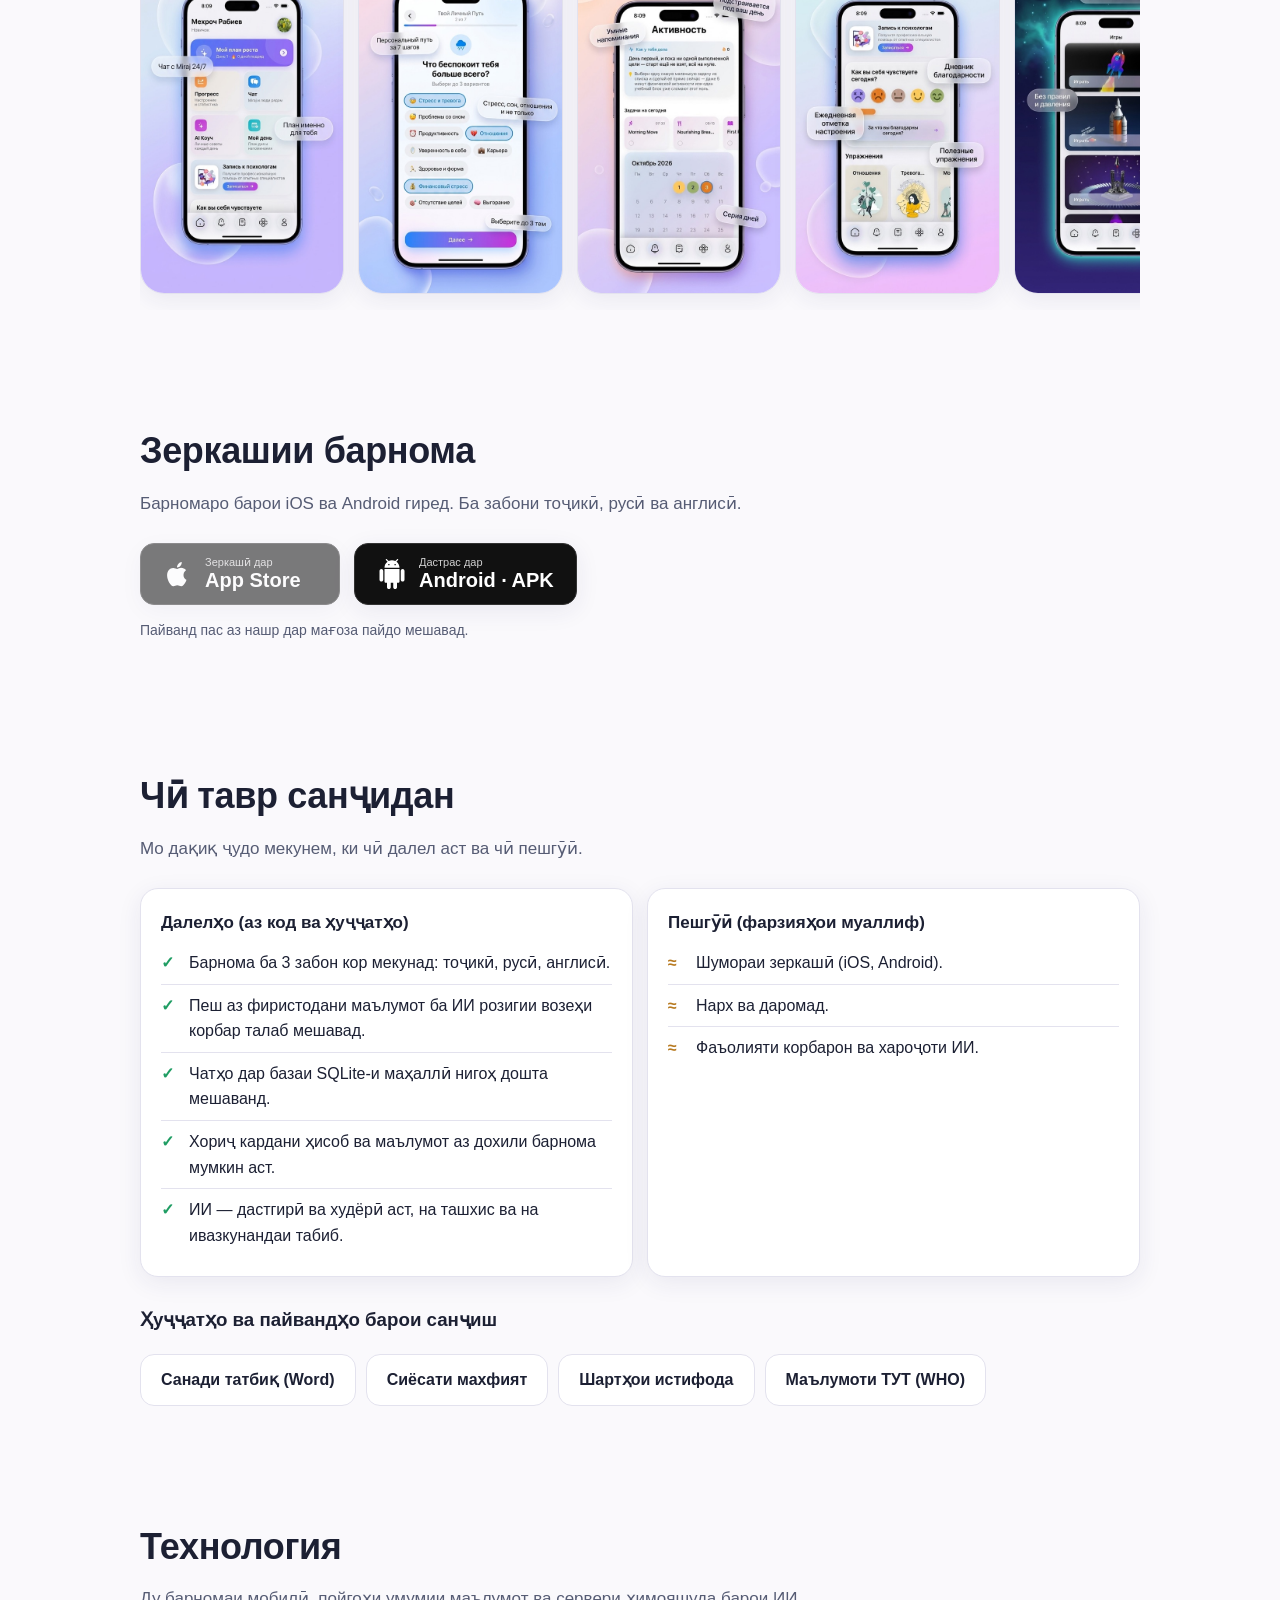
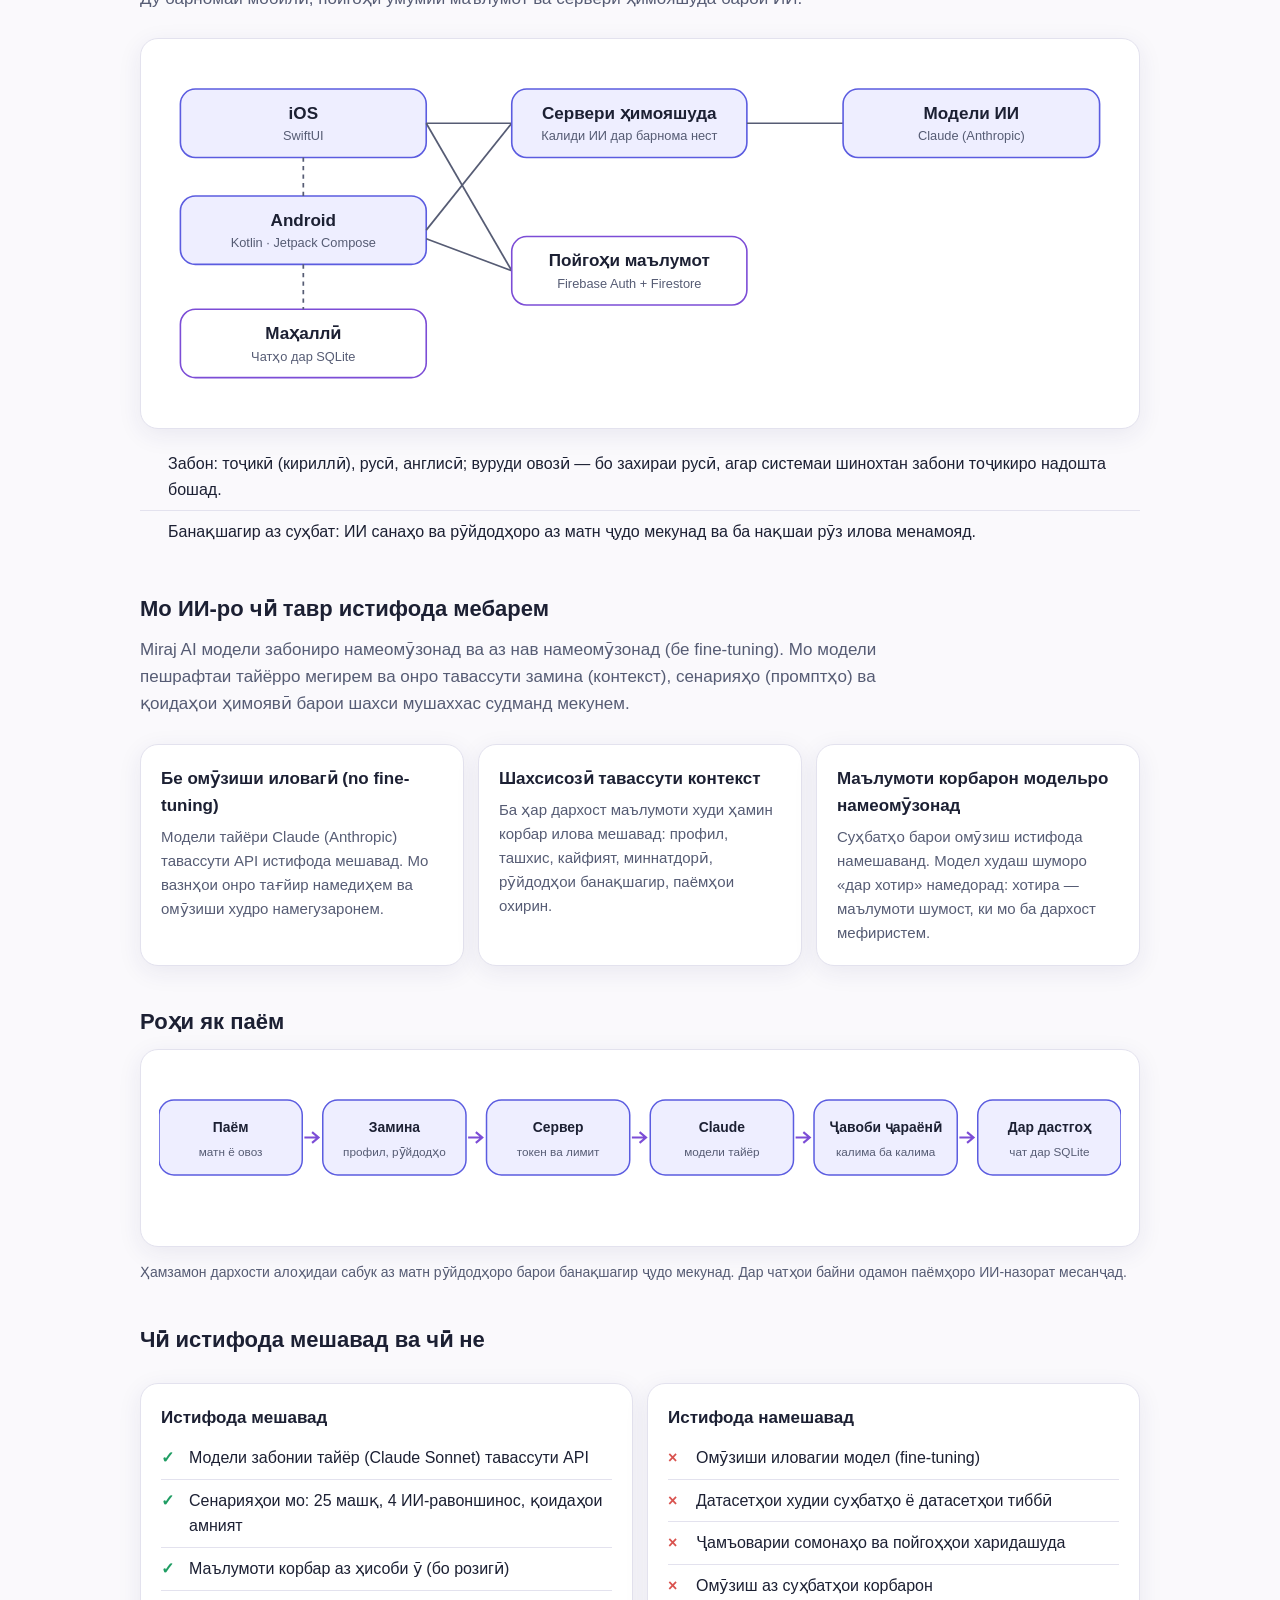
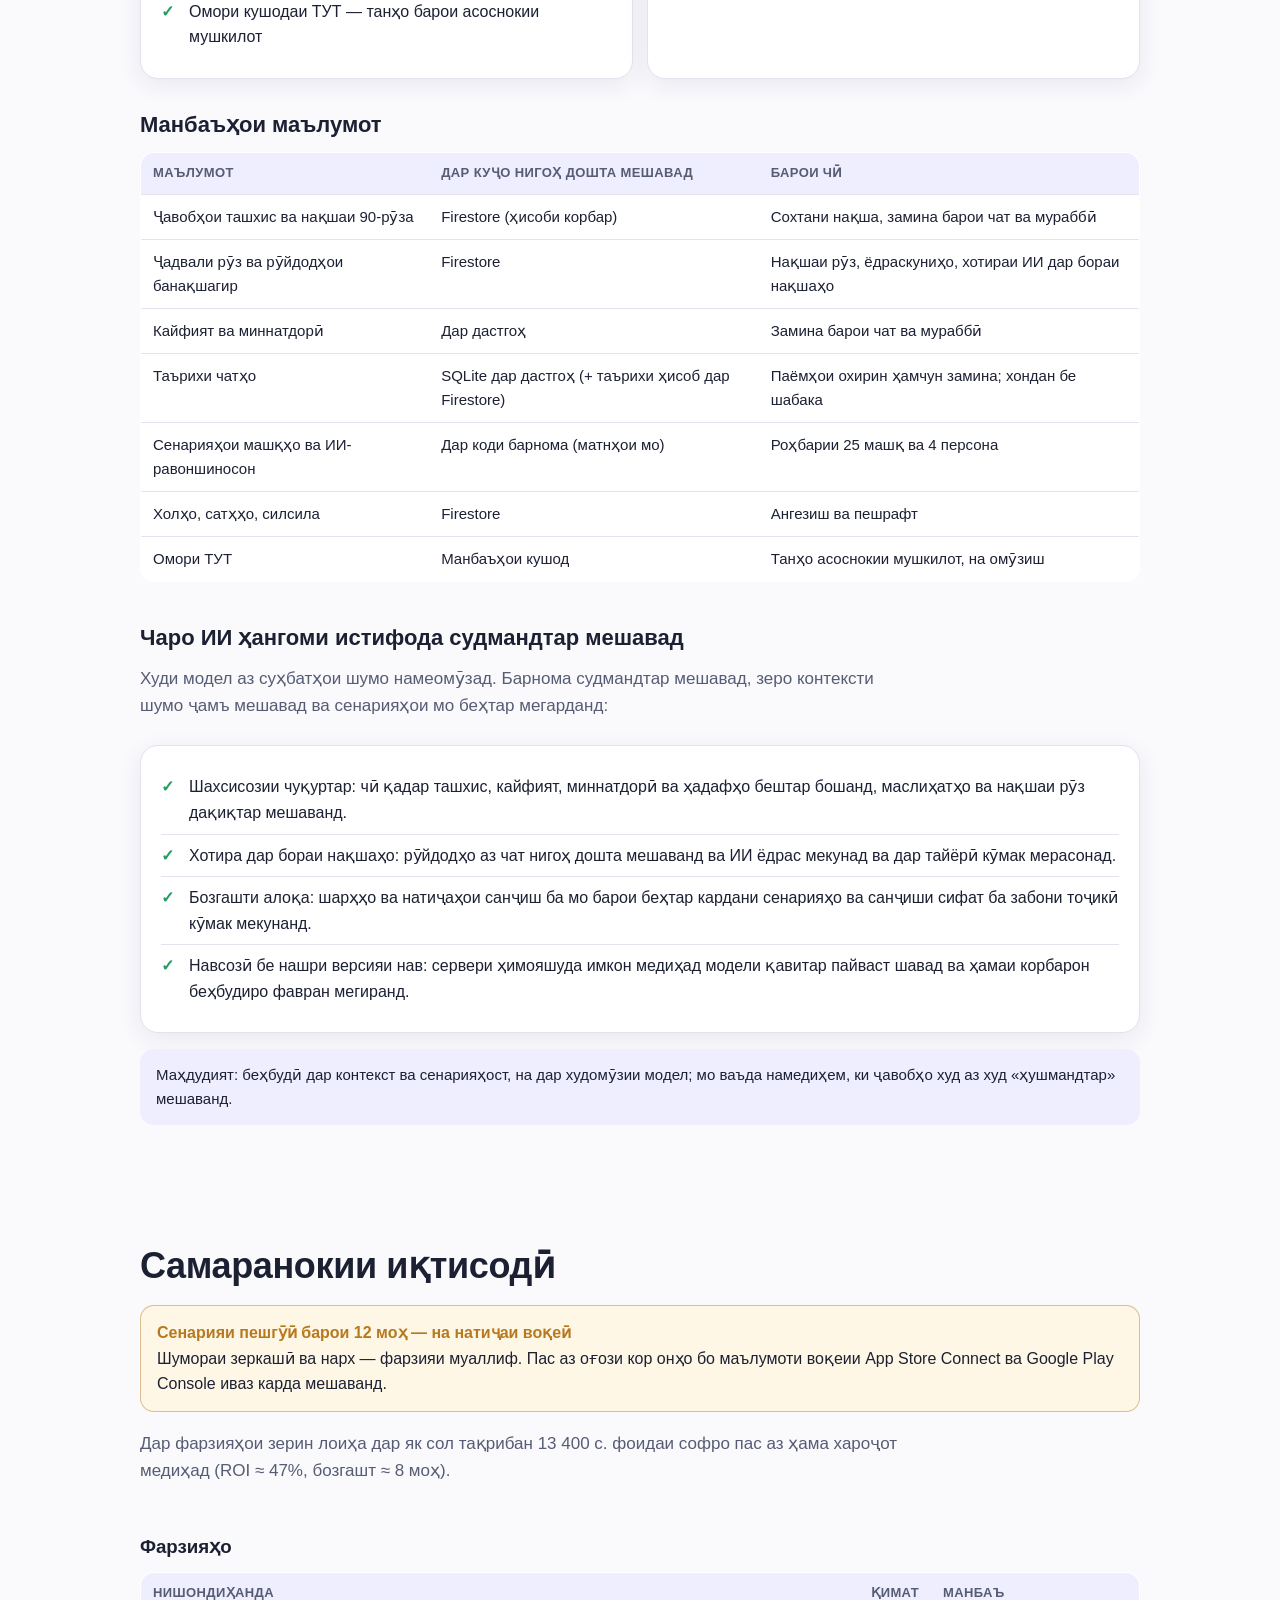
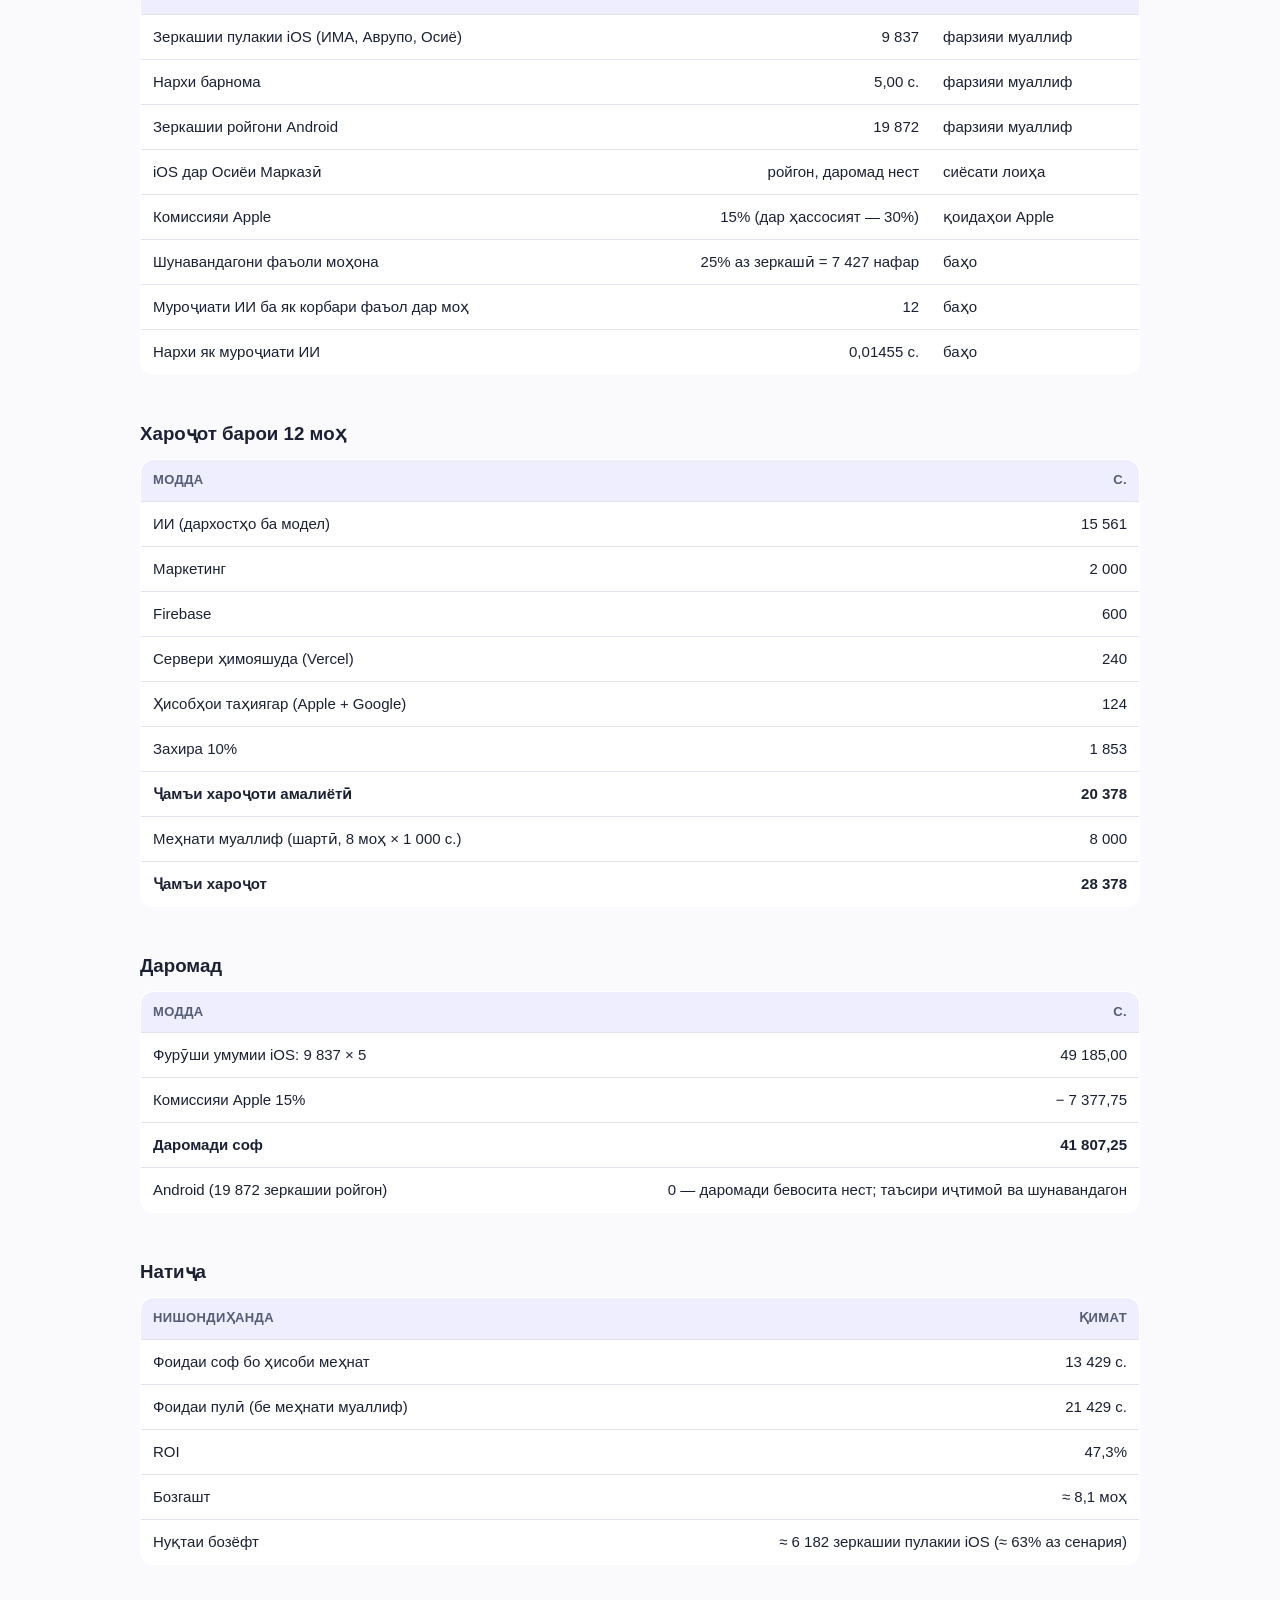
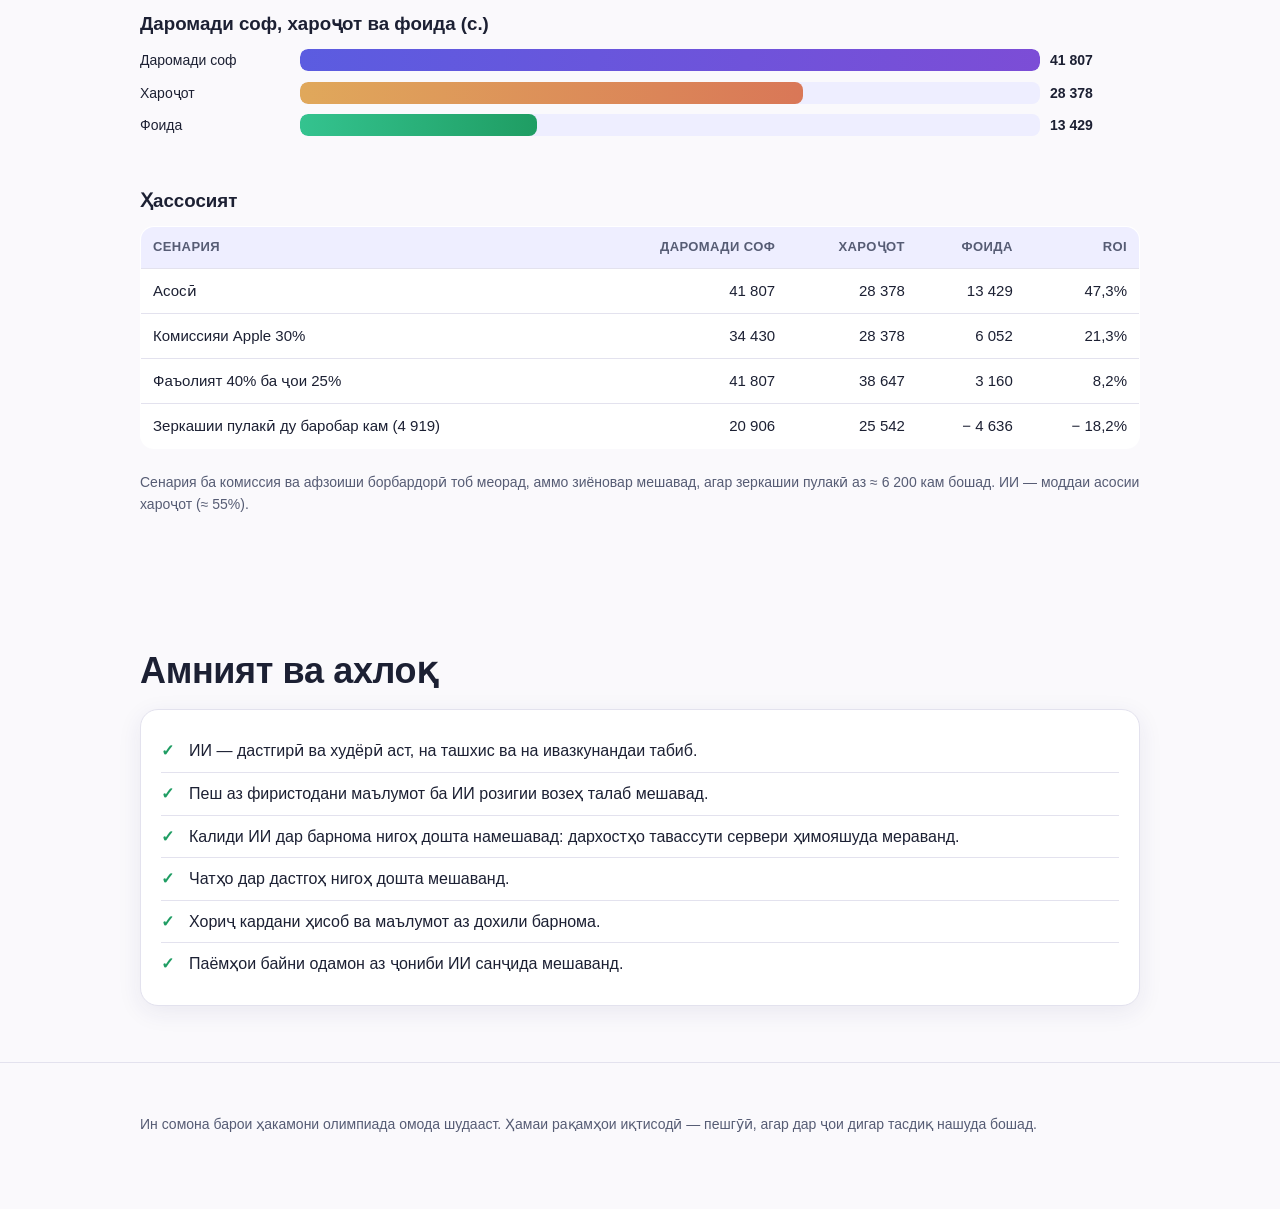
==== commit aa7cb1c8: "Technology: how AI is used (no fine-tuning), pipeline, data sources; act updated" ====
--- a/index.html
+++ b/index.html
@@ -120,7 +120,7 @@
   <div class="arch">
     <svg viewBox="0 0 900 330" role="img" aria-label="architecture">
       <rect class="box" x="20" y="30" width="230" height="64" rx="14"/><text x="135" y="58" text-anchor="middle" font-weight="700" id="ar_ios"></text><text x="135" y="78" text-anchor="middle" class="sm">SwiftUI</text>
-      <rect class="box" x="20" y="130" width="230" height="64" rx="14"/><text x="135" y="158" text-anchor="middle" font-weight="700" id="ar_and"></text><text x="135" y="178" text-anchor="middle" class="sm">Jetpack Compose</text>
+      <rect class="box" x="20" y="130" width="230" height="64" rx="14"/><text x="135" y="158" text-anchor="middle" font-weight="700" id="ar_and"></text><text x="135" y="178" text-anchor="middle" class="sm">Kotlin · Jetpack Compose</text>
       <rect class="alt" x="20" y="236" width="230" height="64" rx="14"/><text x="135" y="264" text-anchor="middle" font-weight="700" id="ar_local"></text><text x="135" y="284" text-anchor="middle" class="sm" id="ar_local_d"></text>
       <line x1="250" y1="62" x2="330" y2="62"/><line x1="250" y1="162" x2="330" y2="62"/>
       <rect class="box" x="330" y="30" width="220" height="64" rx="14"/><text x="440" y="58" text-anchor="middle" font-weight="700" id="ar_proxy"></text><text x="440" y="78" text-anchor="middle" class="sm" id="ar_proxy_d"></text>
@@ -132,6 +132,24 @@
     </svg>
   </div>
   <ul class="list" style="margin-top:14px"><li data-i="tech_n1"></li><li data-i="tech_n2"></li></ul>
+  <h3 class="sub3" data-i="ai_title"></h3>
+  <p class="lead2" data-i="ai_lead"></p>
+  <div class="cards">
+    <div class="card"><h3 data-i="ai_c1_t"></h3><p data-i="ai_c1_d"></p></div>
+    <div class="card"><h3 data-i="ai_c2_t"></h3><p data-i="ai_c2_d"></p></div>
+    <div class="card"><h3 data-i="ai_c3_t"></h3><p data-i="ai_c3_d"></p></div>
+  </div>
+  <h3 class="sub3" data-i="pl_title"></h3>
+  <div class="arch">
+    <svg viewBox="0 0 900 150" role="img" aria-label="pipeline" id="pipe"></svg>
+  </div>
+  <p class="small" data-i="pl_note"></p>
+  <div id="aiTables"></div>
+  <h3 class="sub3" data-i="bt_title"></h3>
+  <p class="lead2" data-i="bt_lead"></p>
+  <div class="card"><ul class="list f"><li data-i="bt1"></li><li data-i="bt2"></li><li data-i="bt3"></li><li data-i="bt4"></li></ul></div>
+  <div class="note" data-i="bt_note"></div>
+
 </div></section>
 
 <section id="econ"><div class="wrap">
--- a/styles.css
+++ b/styles.css
@@ -170,3 +170,12 @@
 .ach-photos img{width:100%;aspect-ratio:3/4;object-fit:cover;border-radius:18px;border:1px solid var(--line);box-shadow:var(--shadow);display:block}
 .ach-photos figcaption{font-size:12.5px;color:var(--soft);margin-top:6px;text-align:center}
 @media(max-width:820px){.ach{grid-template-columns:1fr}}
+
+.sub3{font-size:22px;margin:38px 0 10px}
+.arch .pb{fill:var(--asoft);stroke:var(--a);stroke-width:1.4}
+.arch .pt{font-size:13px;font-weight:700;text-anchor:middle}
+.arch .ph{font-size:11px;fill:var(--soft);text-anchor:middle}
+.arch .arrow{stroke:var(--a2);stroke-width:2;fill:none}
+.cmp{display:grid;grid-template-columns:1fr 1fr;gap:14px;margin:26px 0 6px}
+@media(max-width:760px){.cmp{grid-template-columns:1fr}}
+.list.n li::before{content:"×";position:absolute;left:0;color:#d9534f;font-weight:800}
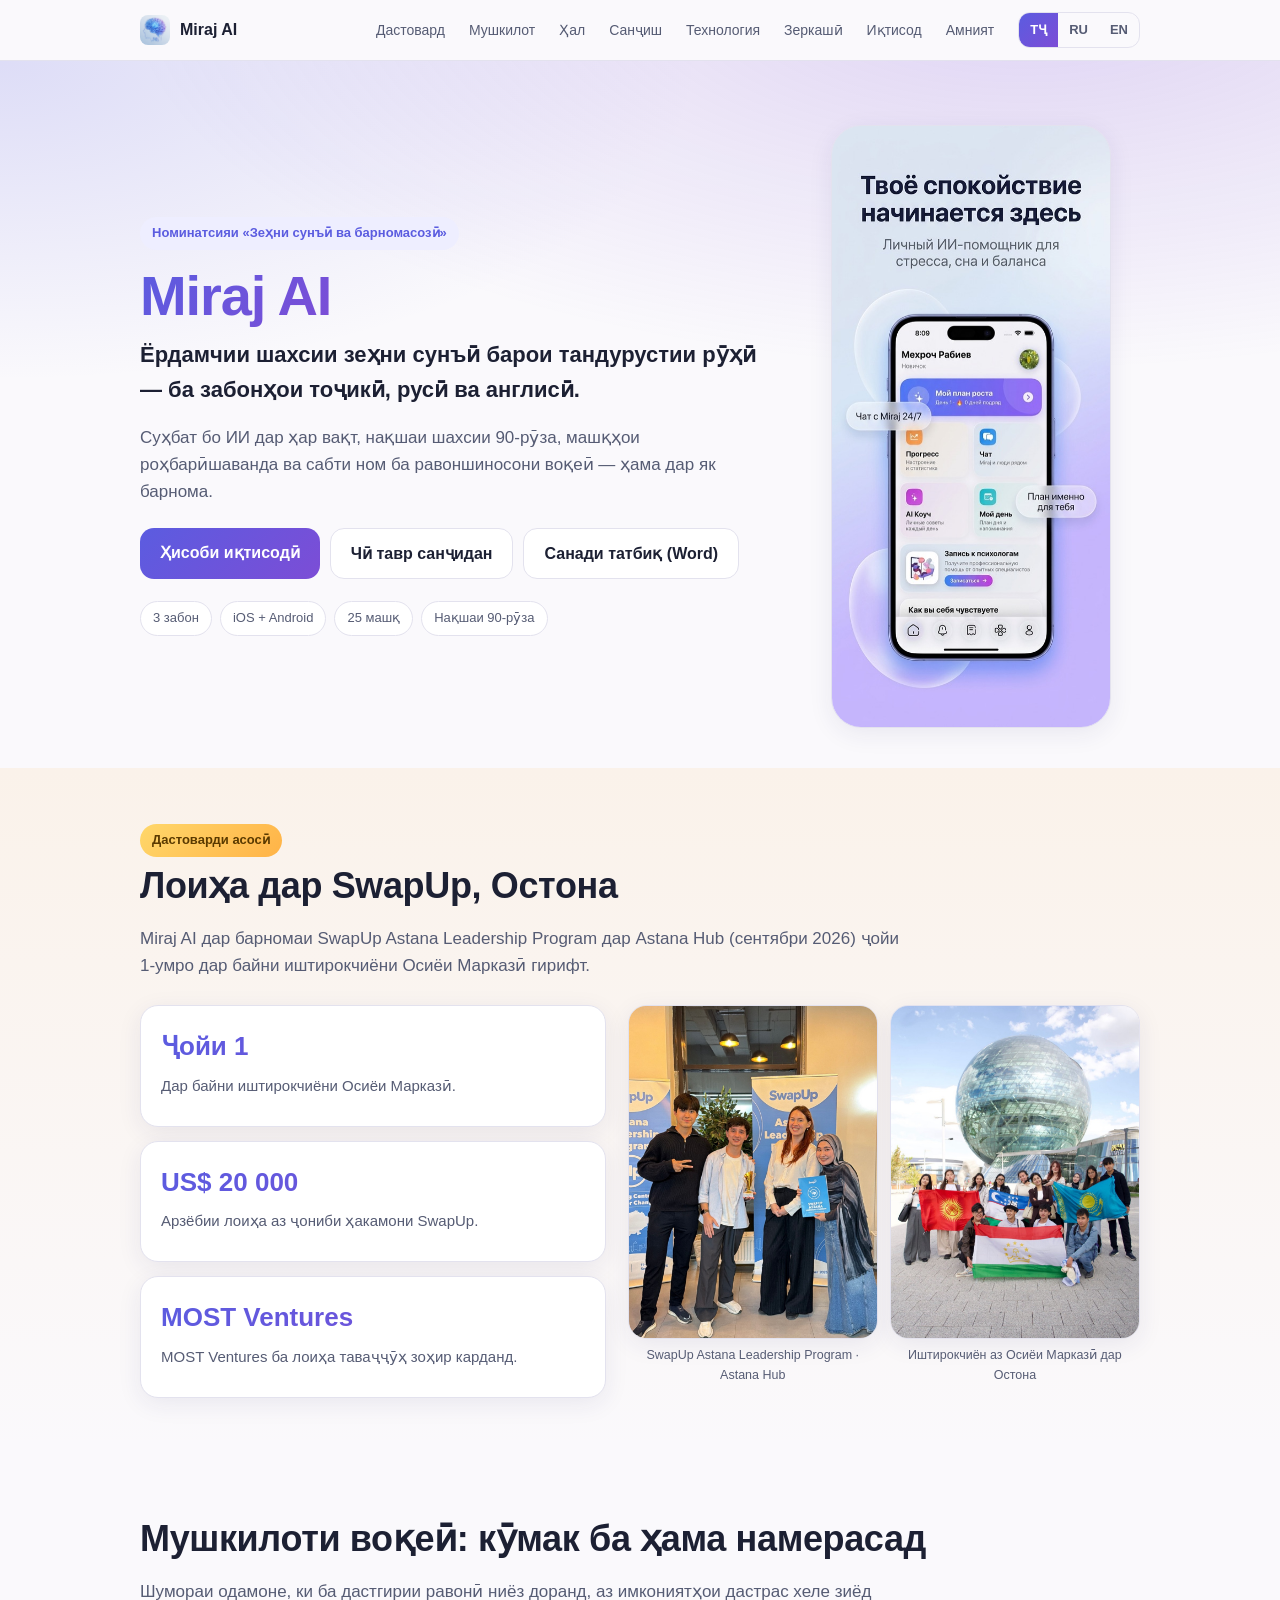
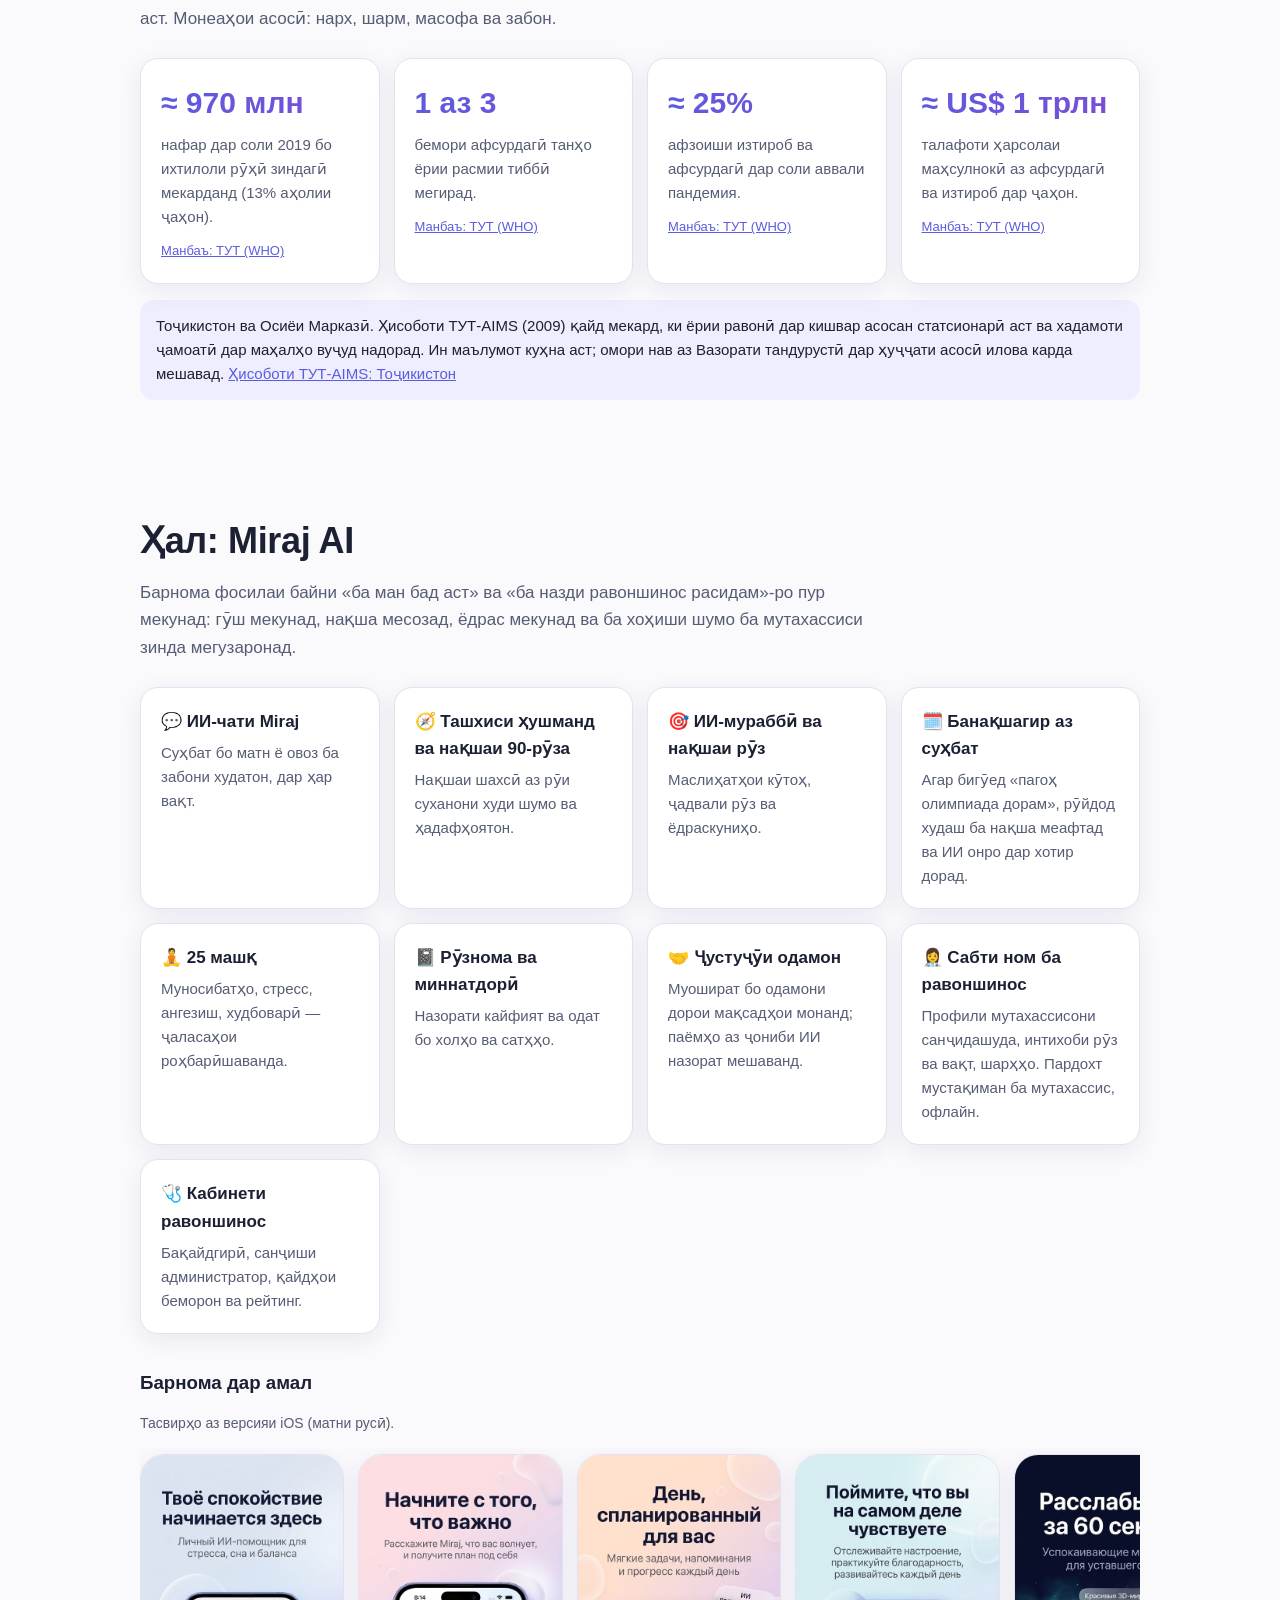
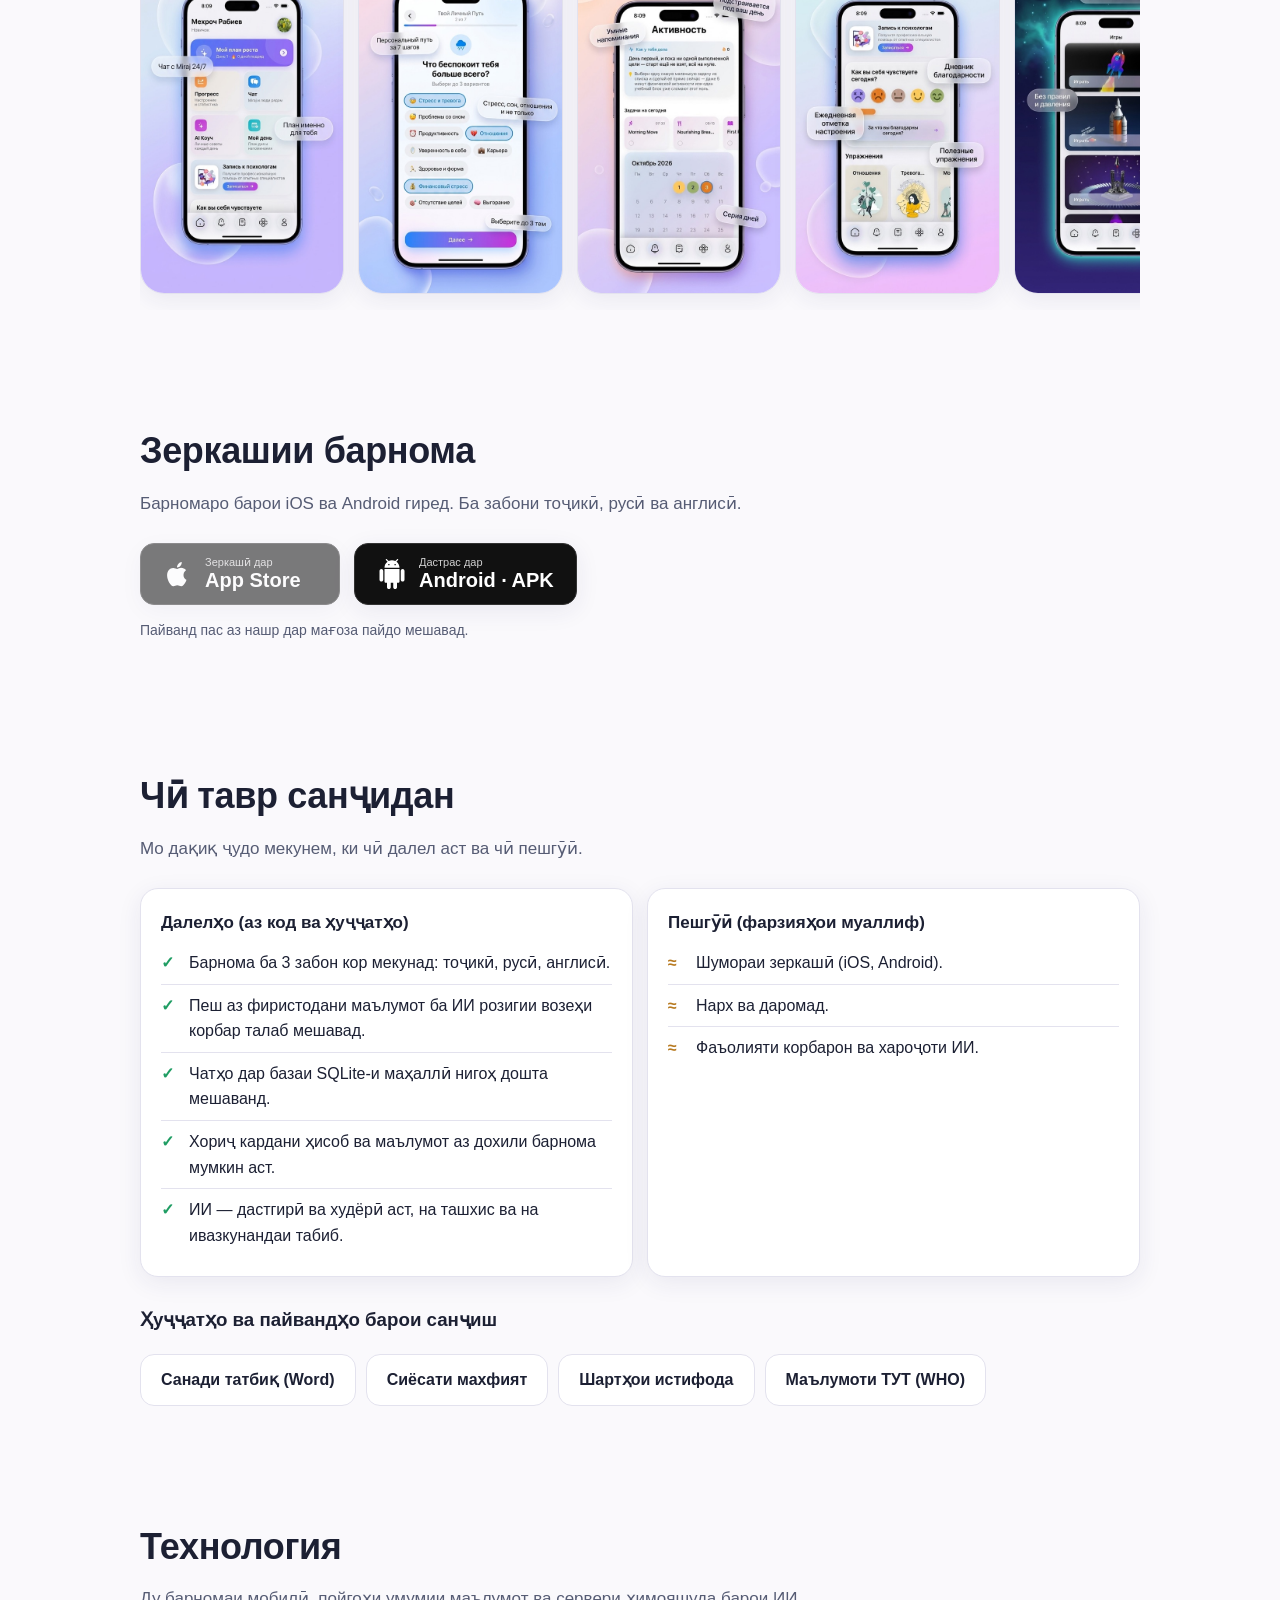
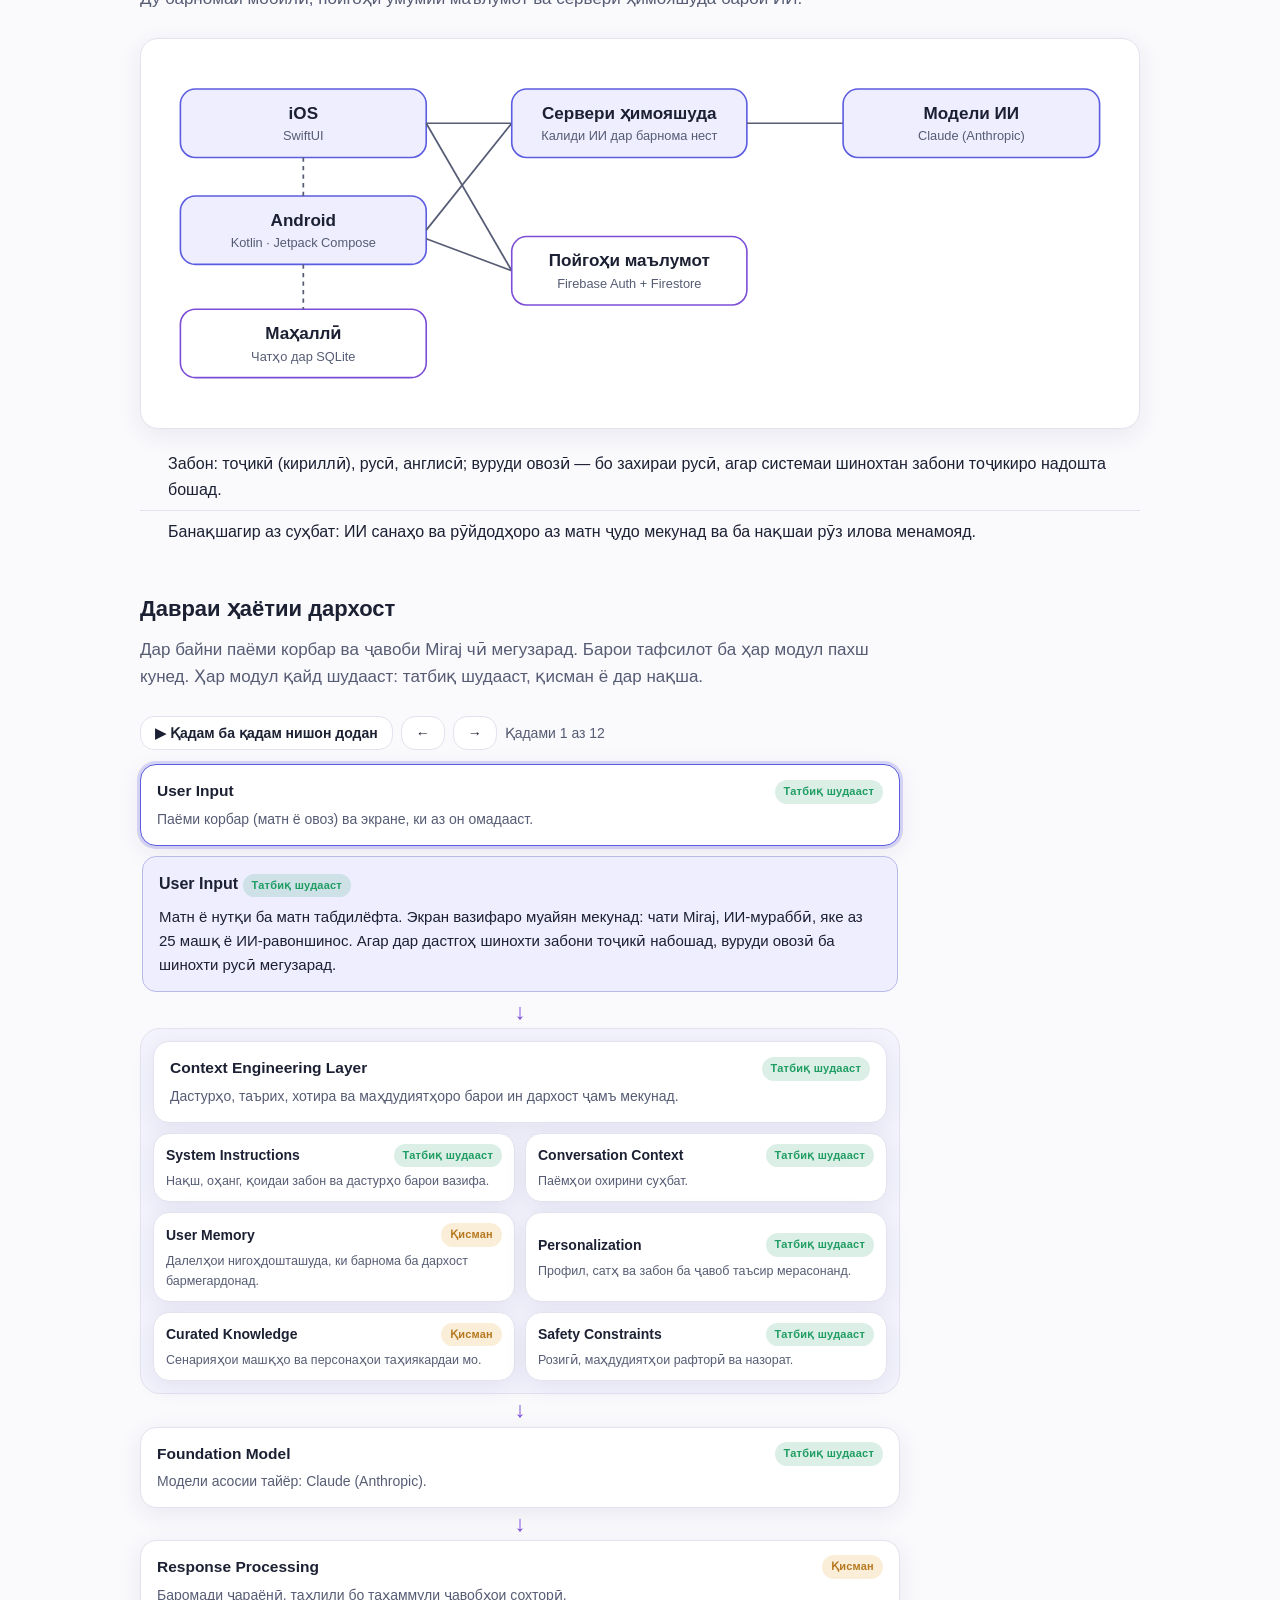
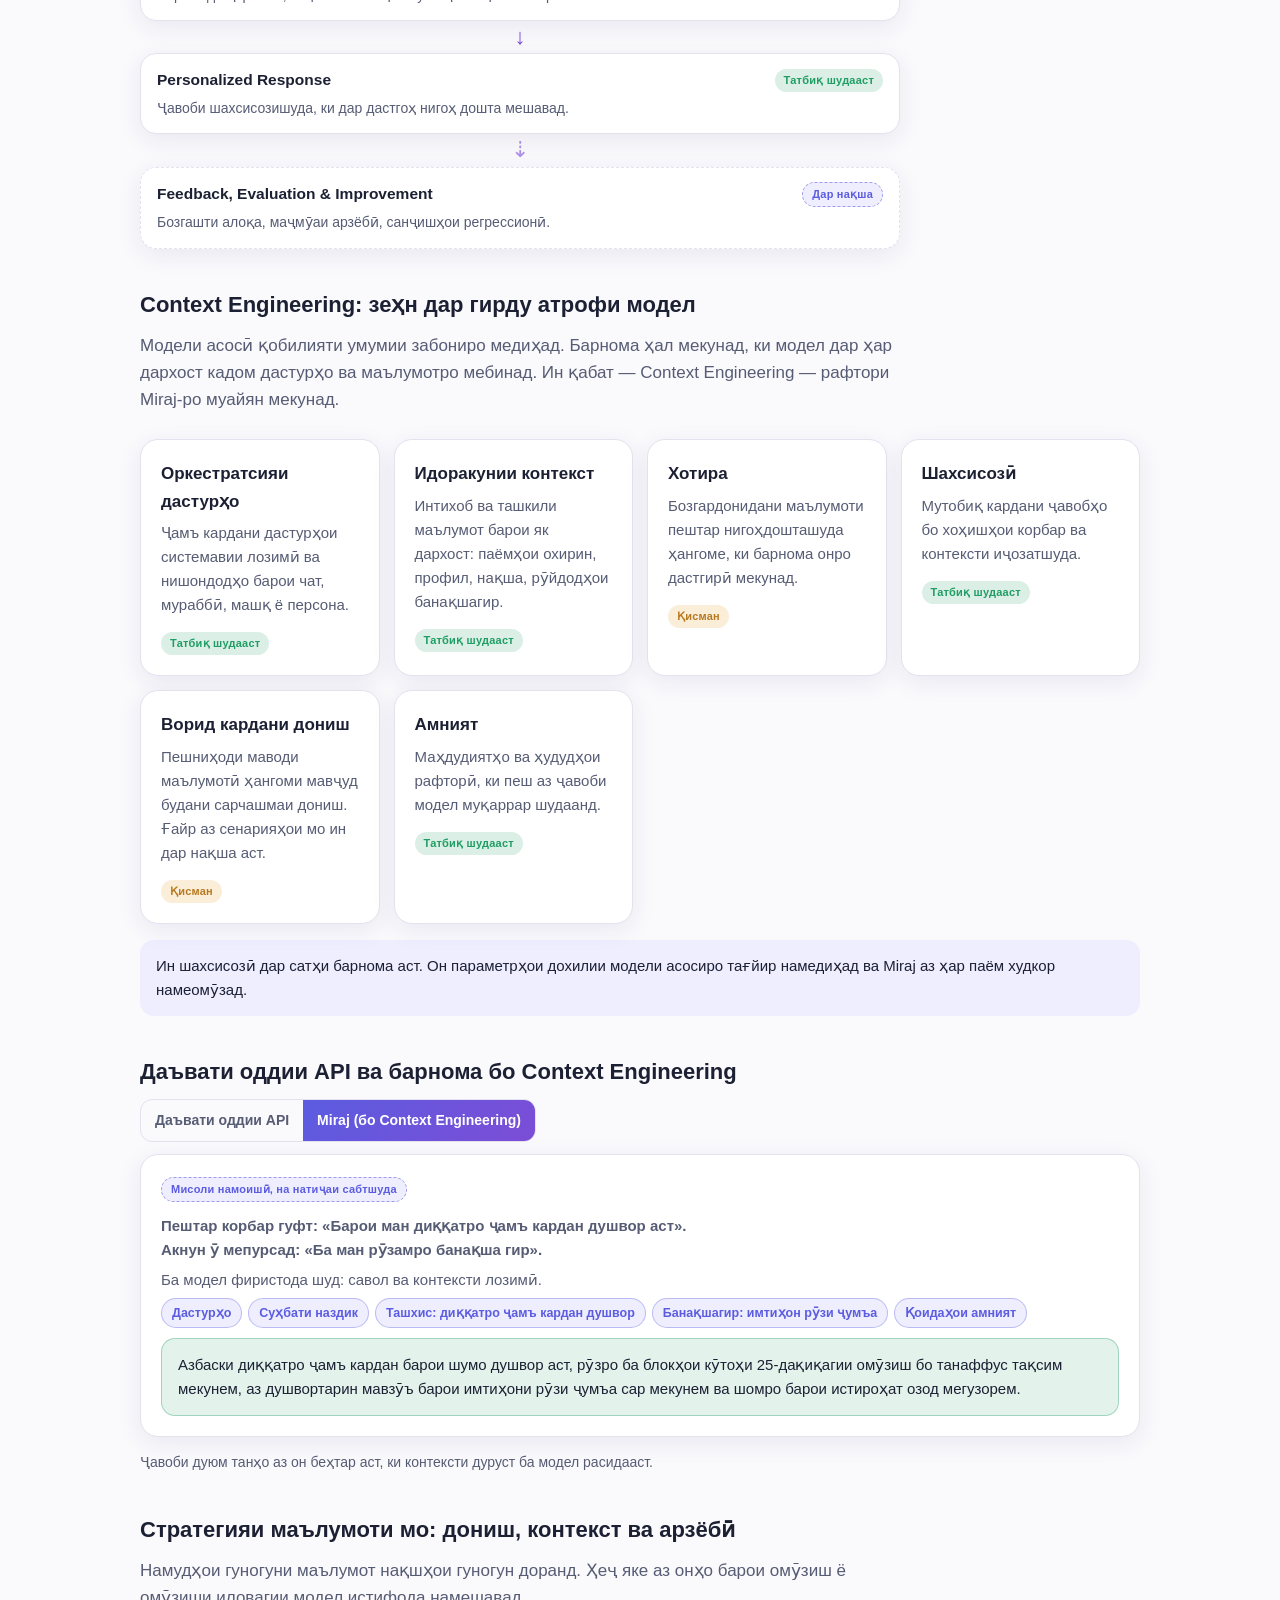
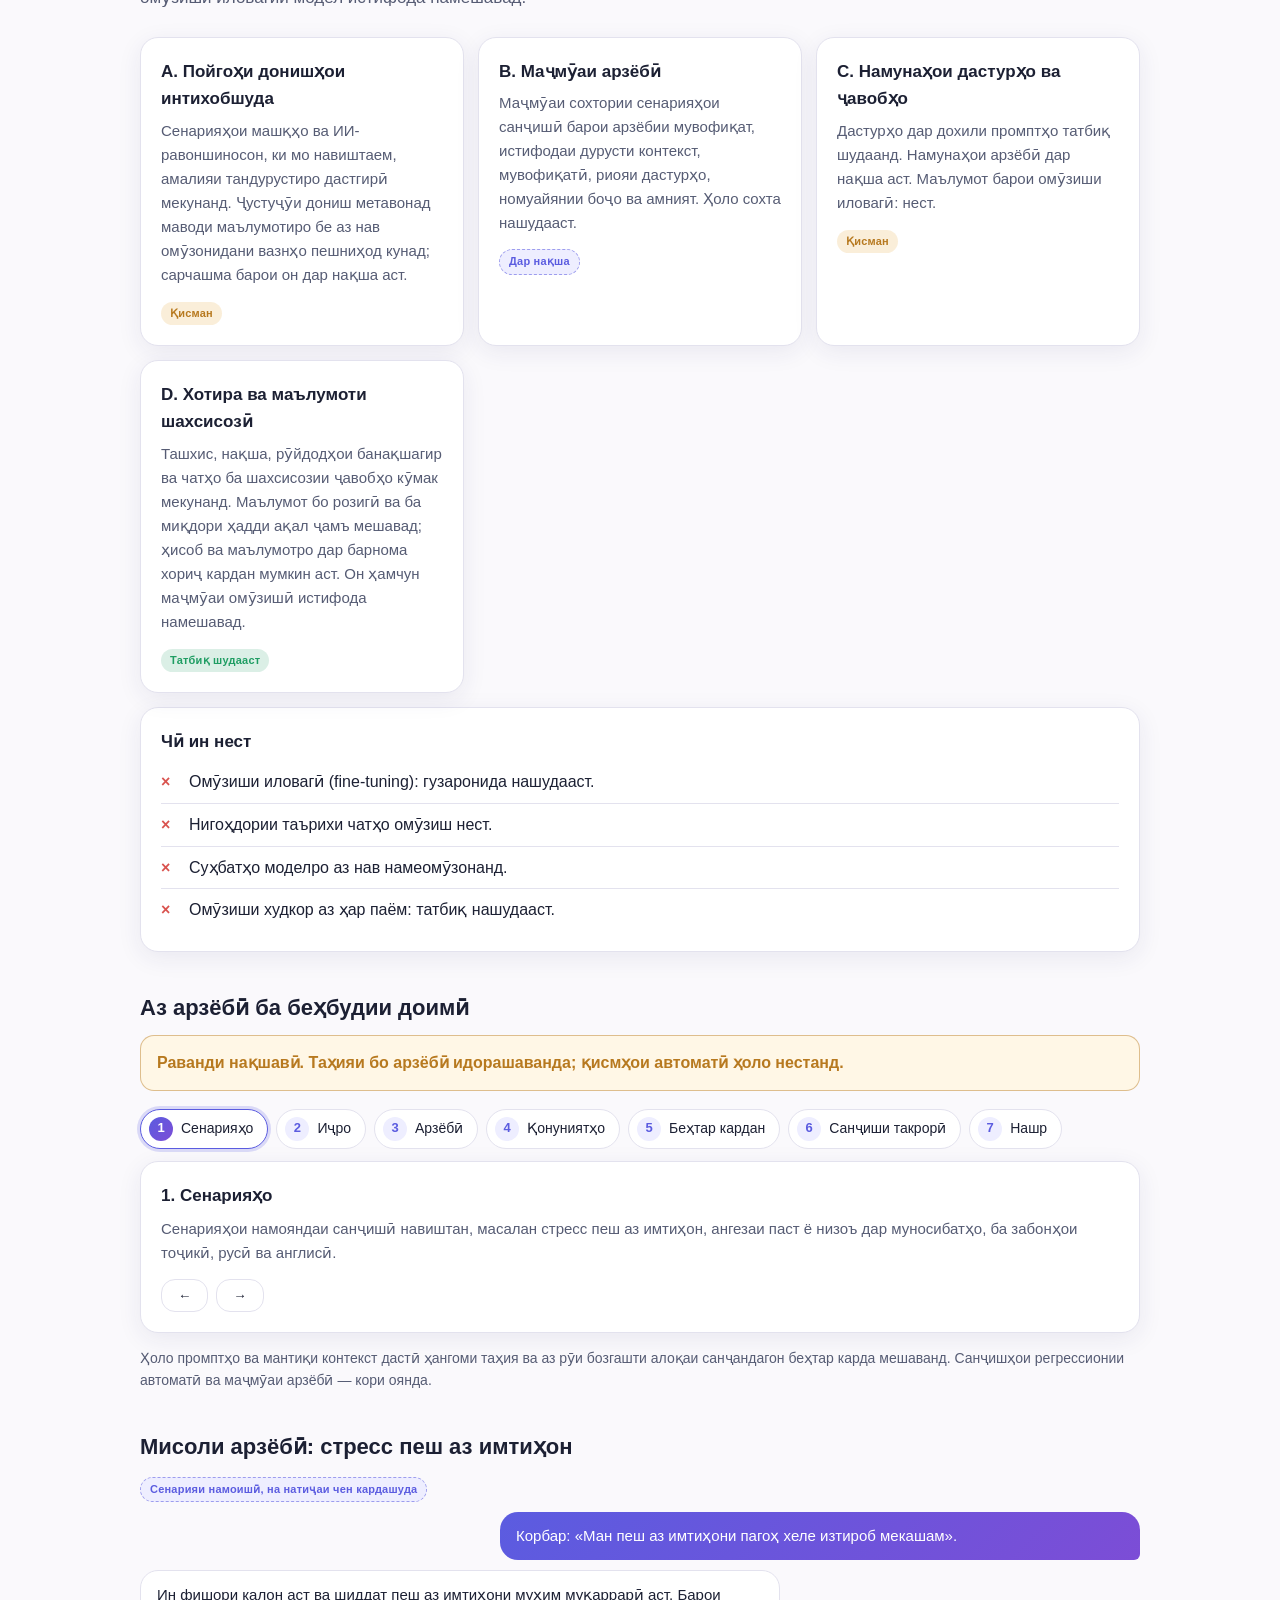
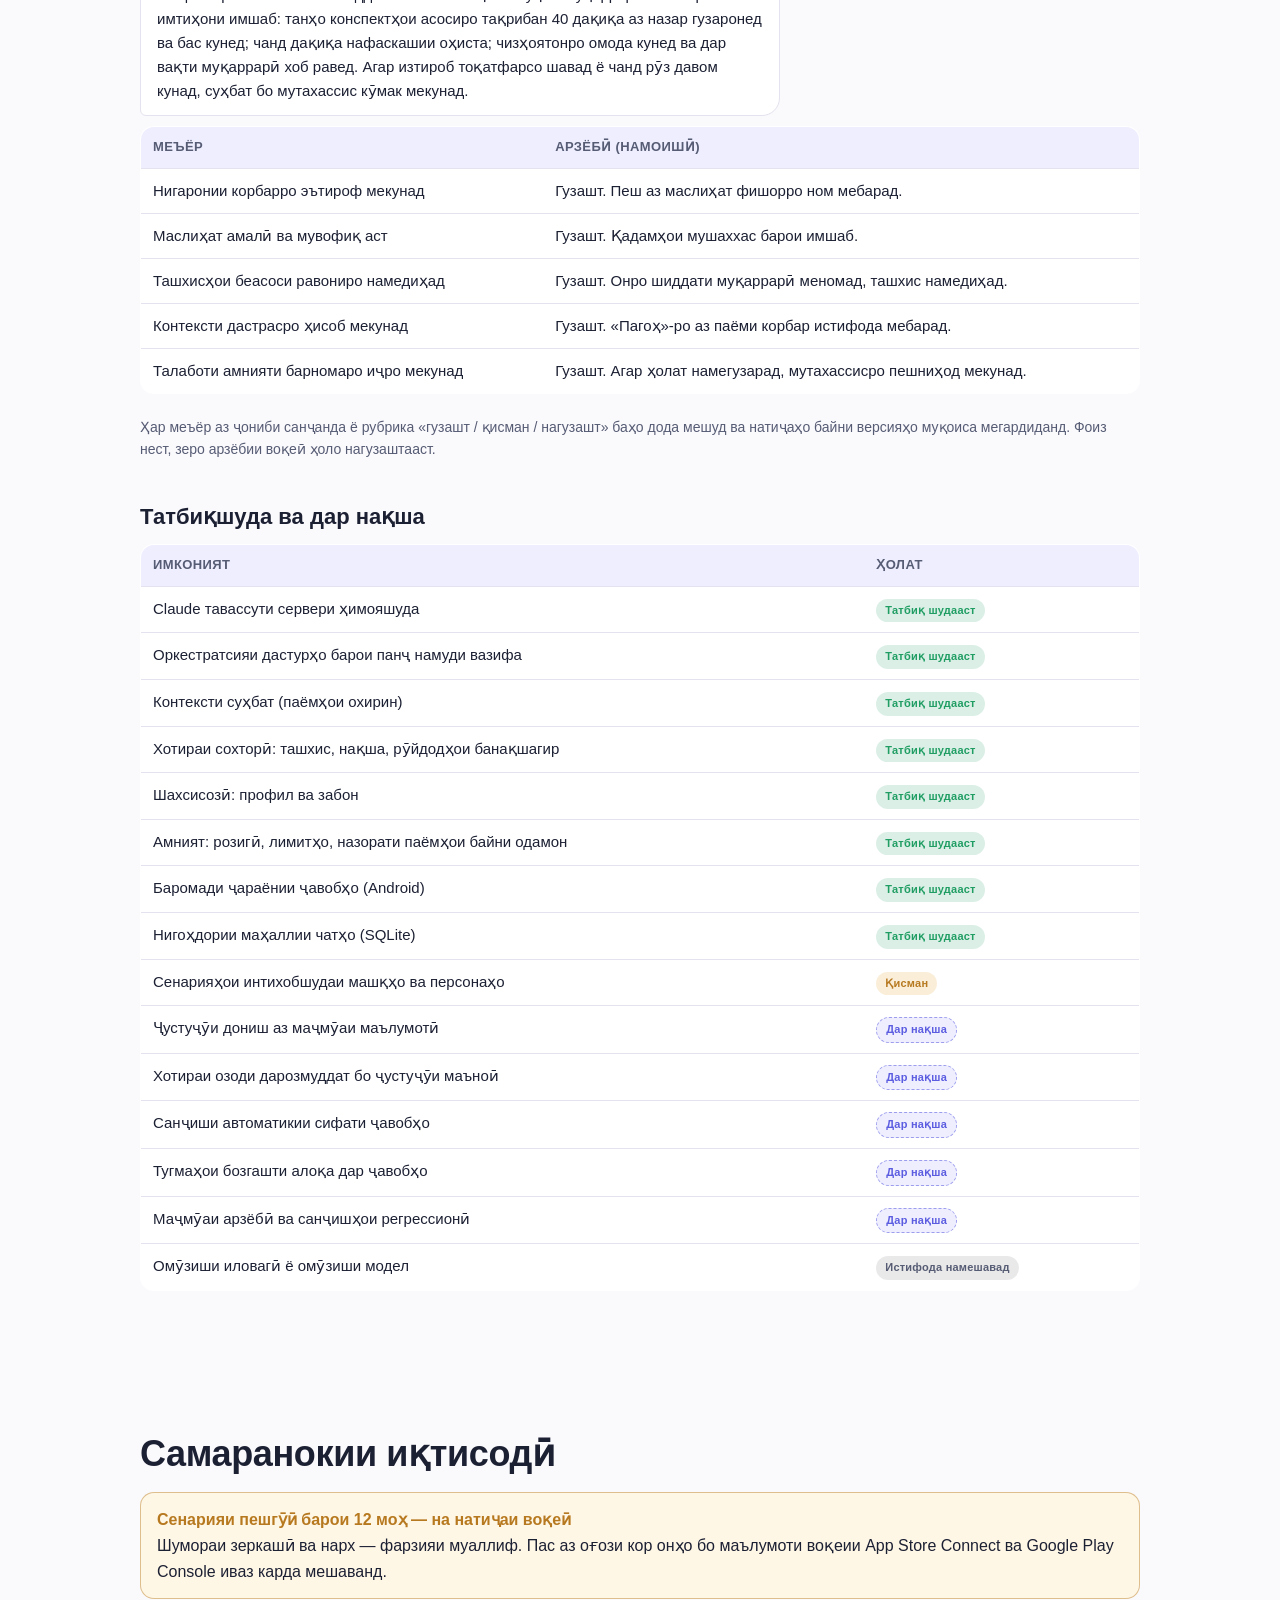
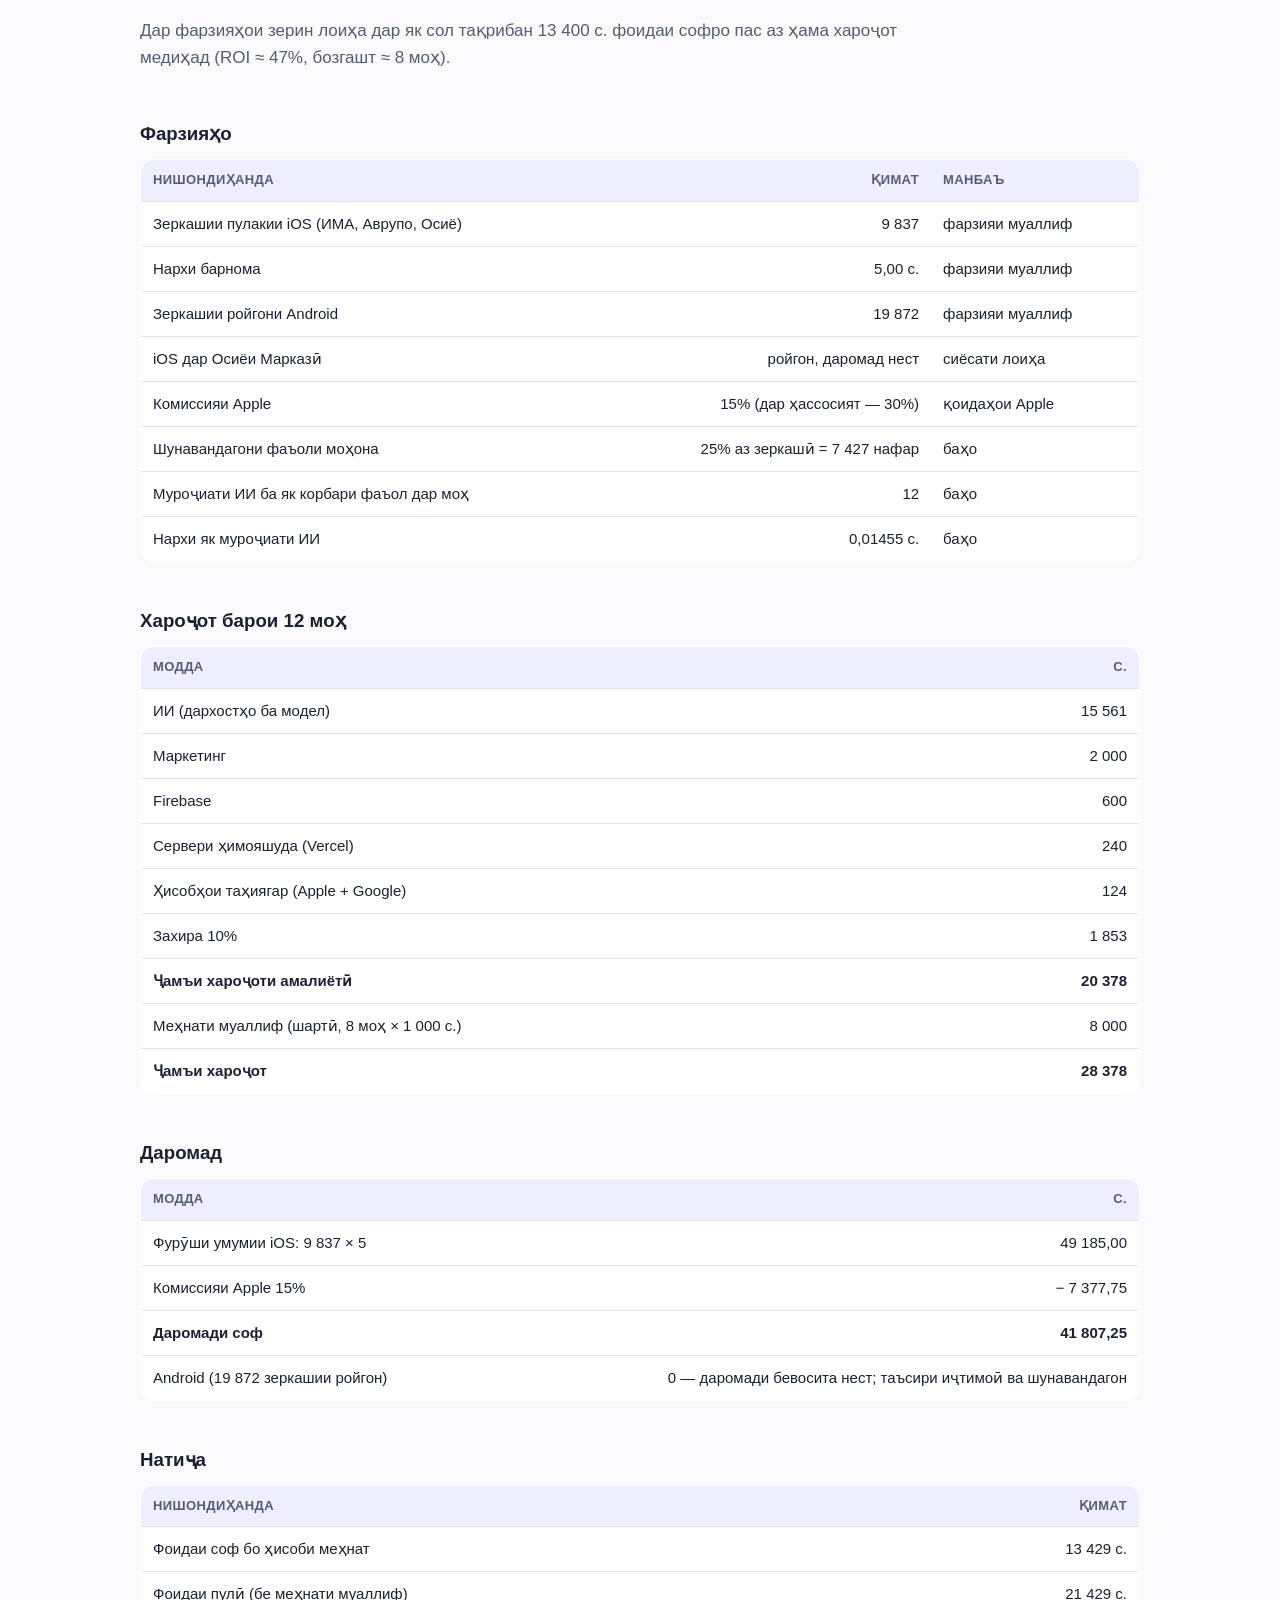
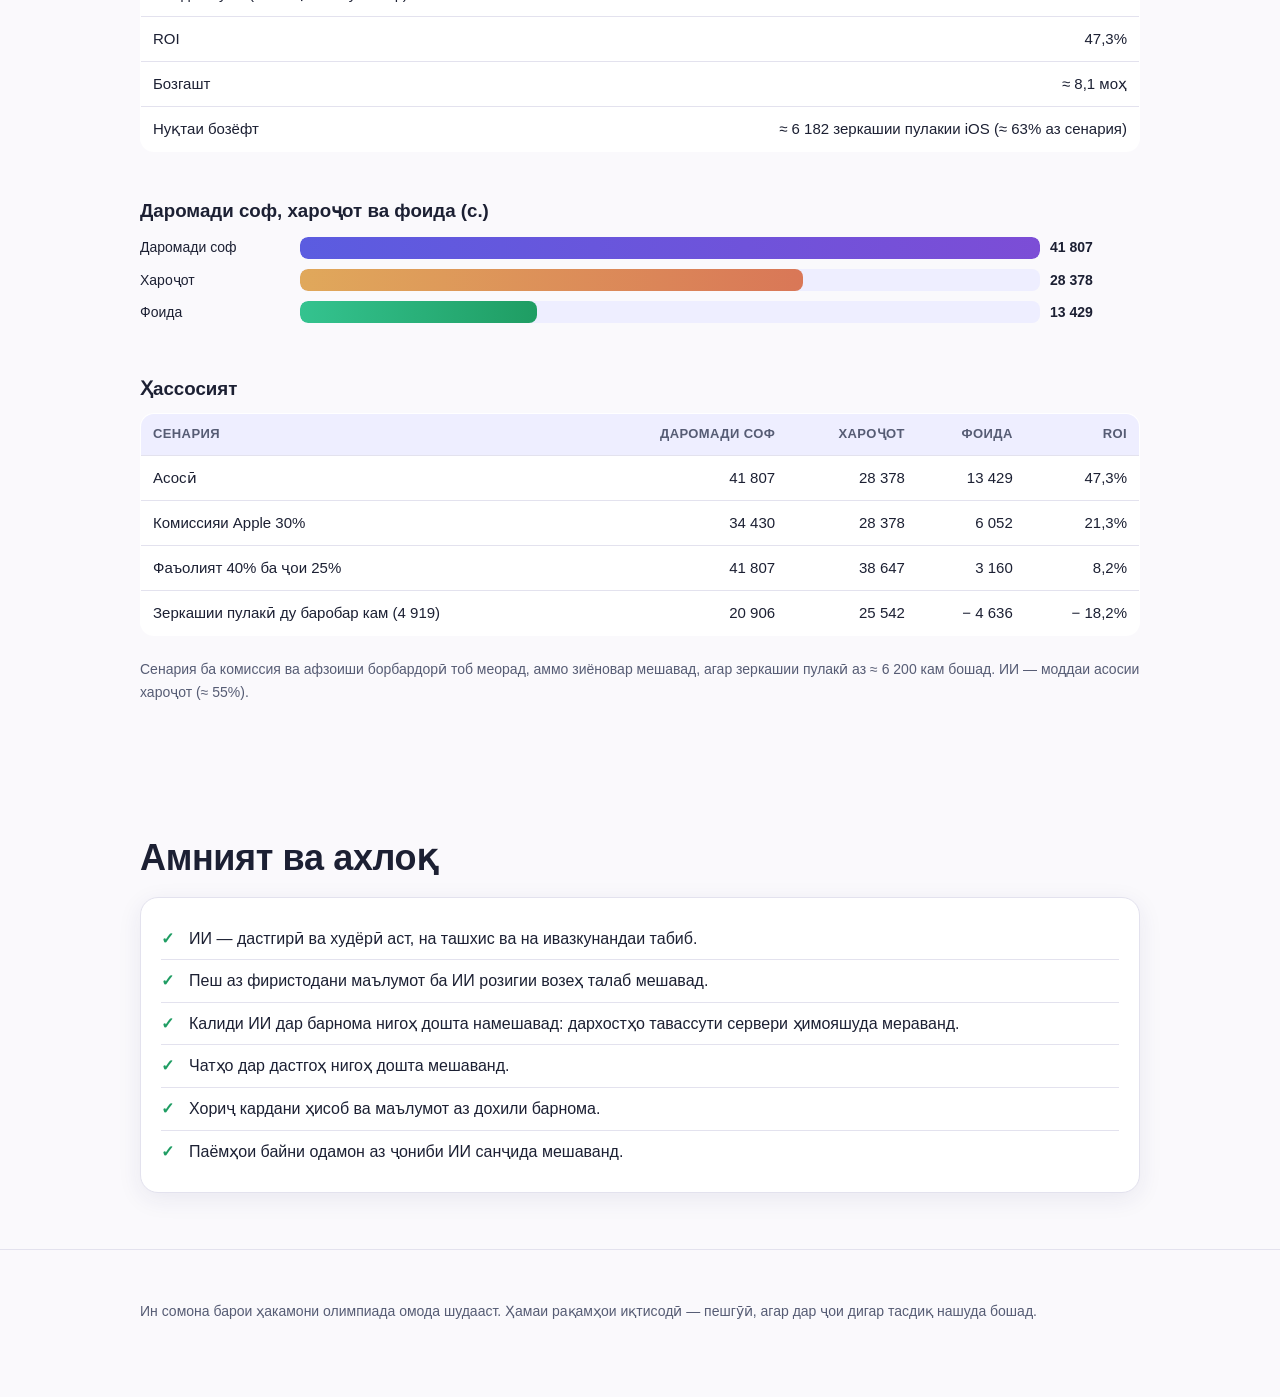
==== commit 27afa3f6: "Rebuild Technology section: interactive AI request lifecycle, context engineering, data strategy, im" ====
--- a/index.html
+++ b/index.html
@@ -132,23 +132,26 @@
     </svg>
   </div>
   <ul class="list" style="margin-top:14px"><li data-i="tech_n1"></li><li data-i="tech_n2"></li></ul>
-  <h3 class="sub3" data-i="ai_title"></h3>
-  <p class="lead2" data-i="ai_lead"></p>
-  <div class="cards">
-    <div class="card"><h3 data-i="ai_c1_t"></h3><p data-i="ai_c1_d"></p></div>
-    <div class="card"><h3 data-i="ai_c2_t"></h3><p data-i="ai_c2_d"></p></div>
-    <div class="card"><h3 data-i="ai_c3_t"></h3><p data-i="ai_c3_d"></p></div>
+  <div id="aiSuite">
+    <h3 class="sub3" data-i="lc_title"></h3><p class="lead2" data-i="lc_lead"></p>
+    <div id="lifecycle"></div>
+    <h3 class="sub3" data-i="ce_title"></h3><p class="lead2" data-i="ce_lead"></p>
+    <div class="cards" id="ceCards"></div>
+    <div class="note" data-i="ce_note"></div>
+    <h3 class="sub3" data-i="cmp_title"></h3>
+    <div id="cmp"></div>
+    <h3 class="sub3" data-i="ds_title"></h3><p class="lead2" data-i="ds_lead"></p>
+    <div class="cards two-up" id="dsCards"></div>
+    <div class="card nt"><h3 data-i="nt_title"></h3><ul class="list n"><li data-i="nt1"></li><li data-i="nt2"></li><li data-i="nt3"></li><li data-i="nt4"></li></ul></div>
+    <h3 class="sub3" data-i="wf_title"></h3>
+    <div class="warnbox"><b data-i="wf_badge"></b></div>
+    <div id="wf"></div>
+    <p class="small" data-i="wf_note"></p>
+    <h3 class="sub3" data-i="ev_title"></h3>
+    <div id="ev"></div>
+    <h3 class="sub3" data-i="sm_title"></h3>
+    <div class="tw" id="smTable"></div>
   </div>
-  <h3 class="sub3" data-i="pl_title"></h3>
-  <div class="arch">
-    <svg viewBox="0 0 900 150" role="img" aria-label="pipeline" id="pipe"></svg>
-  </div>
-  <p class="small" data-i="pl_note"></p>
-  <div id="aiTables"></div>
-  <h3 class="sub3" data-i="bt_title"></h3>
-  <p class="lead2" data-i="bt_lead"></p>
-  <div class="card"><ul class="list f"><li data-i="bt1"></li><li data-i="bt2"></li><li data-i="bt3"></li><li data-i="bt4"></li></ul></div>
-  <div class="note" data-i="bt_note"></div>
 
 </div></section>
 
@@ -175,6 +178,8 @@
 <noscript><p style="padding:20px">Please enable JavaScript to view this page.</p></noscript>
 <script src="config.js"></script>
 <script src="i18n.js"></script>
+<script src="i18n-ai.js"></script>
+<script src="ai-section.js"></script>
 <script src="app.js"></script>
 </body>
 </html>
--- a/styles.css
+++ b/styles.css
@@ -179,3 +179,60 @@
 .cmp{display:grid;grid-template-columns:1fr 1fr;gap:14px;margin:26px 0 6px}
 @media(max-width:760px){.cmp{grid-template-columns:1fr}}
 .list.n li::before{content:"×";position:absolute;left:0;color:#d9534f;font-weight:800}
+
+/* ---------- AI architecture section ---------- */
+.chip-s{display:inline-block;font-size:11px;font-weight:700;letter-spacing:.02em;padding:3px 9px;border-radius:999px;white-space:nowrap}
+.chip-s.impl{background:color-mix(in srgb,var(--ok) 16%,transparent);color:var(--ok)}
+.chip-s.part{background:color-mix(in srgb,#e0a030 18%,transparent);color:var(--warn)}
+.chip-s.plan{background:var(--asoft);color:var(--a);border:1px dashed color-mix(in srgb,var(--a) 55%,transparent)}
+.chip-s.none{background:color-mix(in srgb,var(--gray,#888) 18%,transparent);color:var(--soft)}
+.card-st{margin-top:12px}
+.lc-ctl{display:flex;flex-wrap:wrap;gap:8px;align-items:center;margin:4px 0 14px}
+.lc-ctl .btn{padding:8px 14px;font-size:14px}
+.lc{max-width:760px}
+.lcn{display:block;width:100%;text-align:left;font:inherit;color:var(--ink);background:var(--card);border:1px solid var(--line);border-radius:16px;padding:14px 16px;cursor:pointer;box-shadow:var(--shadow);transition:border-color .2s,transform .2s,box-shadow .2s}
+.lcn:hover{border-color:color-mix(in srgb,var(--a) 55%,var(--line));transform:translateY(-1px)}
+.lcn:focus-visible{outline:2px solid var(--a);outline-offset:2px}
+.lcn.sel{border-color:var(--a);box-shadow:0 0 0 3px color-mix(in srgb,var(--a) 22%,transparent),var(--shadow)}
+.lcn.plan{border-style:dashed}
+.lcn-top{display:flex;align-items:center;justify-content:space-between;gap:10px}
+.lcn-top b{font-size:15.5px}
+.lcn-s{display:block;margin-top:4px;color:var(--soft);font-size:14px}
+.lcn.small{padding:10px 12px}
+.lcn.small .lcn-top b{font-size:14px}
+.lcn.small .lcn-top{flex-wrap:wrap}
+.lcn.small .lcn-s{font-size:12.5px}
+.lca{text-align:center;color:var(--a2);font-size:22px;line-height:1.1;padding:4px 0;animation:nudge 2.2s ease-in-out infinite}
+.lca.dashed{opacity:.6}
+@keyframes nudge{0%,100%{transform:translateY(0)}50%{transform:translateY(3px)}}
+.lc-group{border:1px solid var(--line);border-radius:20px;padding:12px;background:color-mix(in srgb,var(--asoft) 55%,transparent)}
+.lc-group.on{border-color:color-mix(in srgb,var(--a) 50%,var(--line))}
+.lc-sub{display:grid;grid-template-columns:1fr 1fr;gap:10px;margin-top:10px}
+@media(max-width:560px){.lc-sub{grid-template-columns:1fr}}
+.lcd{margin:10px 2px 4px;padding:14px 16px;border-radius:14px;background:var(--asoft);border:1px solid color-mix(in srgb,var(--a) 30%,var(--line));animation:rise .22s ease-out}
+.lcd p{margin:8px 0 0;color:var(--ink);font-size:15px}
+@keyframes rise{from{opacity:0;transform:translateY(-4px)}to{opacity:1;transform:none}}
+.tabs{display:inline-flex;border:1px solid var(--line);border-radius:12px;overflow:hidden;margin-bottom:12px;max-width:100%;flex-wrap:wrap}
+.tab{border:0;background:transparent;color:var(--soft);font:inherit;font-weight:600;font-size:14px;padding:9px 14px;cursor:pointer}
+.tab.on{background:linear-gradient(135deg,var(--a),var(--a2));color:#fff}
+.cmpbox .q{font-weight:600;margin:12px 0 6px}
+.blocks{display:flex;flex-wrap:wrap;gap:6px;margin:6px 0 10px}
+.blk{background:var(--asoft);color:var(--a);border:1px solid color-mix(in srgb,var(--a) 35%,transparent);border-radius:999px;padding:4px 10px;font-size:12.5px;font-weight:600}
+.ans{border-radius:14px;padding:14px 16px;font-size:15px;margin-top:4px}
+.ans.plain{background:color-mix(in srgb,var(--gray,#888) 14%,transparent)}
+.ans.good{background:color-mix(in srgb,var(--ok) 12%,transparent);border:1px solid color-mix(in srgb,var(--ok) 35%,transparent)}
+.wf-steps{display:flex;flex-wrap:wrap;gap:8px;margin-bottom:12px}
+.wf-s{display:flex;align-items:center;gap:8px;font:inherit;color:var(--ink);background:var(--card);border:1px solid var(--line);border-radius:999px;padding:7px 14px 7px 8px;cursor:pointer;font-size:14px}
+.wf-s b{display:inline-flex;align-items:center;justify-content:center;width:24px;height:24px;border-radius:50%;background:var(--asoft);color:var(--a);font-size:13px}
+.wf-s.on{border-color:var(--a);box-shadow:0 0 0 3px color-mix(in srgb,var(--a) 20%,transparent)}
+.wf-s.on b{background:linear-gradient(135deg,var(--a),var(--a2));color:#fff}
+@media(max-width:560px){.wf-s span{display:none}.wf-s.on span{display:inline}}
+.wf-d p{margin:8px 0 14px}
+.wf-nav{display:flex;gap:8px}
+.wf-nav .btn{padding:8px 16px}
+.bubble{border-radius:18px;padding:12px 16px;margin:10px 0;max-width:640px;font-size:15px}
+.bubble.u{background:linear-gradient(135deg,var(--a),var(--a2));color:#fff;margin-left:auto;border-bottom-right-radius:6px}
+.bubble.a{background:var(--card);border:1px solid var(--line);border-bottom-left-radius:6px}
+.cards.two-up{grid-template-columns:repeat(auto-fit,minmax(300px,1fr))}
+.card.nt{margin-top:14px}
+@media(prefers-reduced-motion:reduce){.lca,.lcd{animation:none}.lcn{transition:none}}
